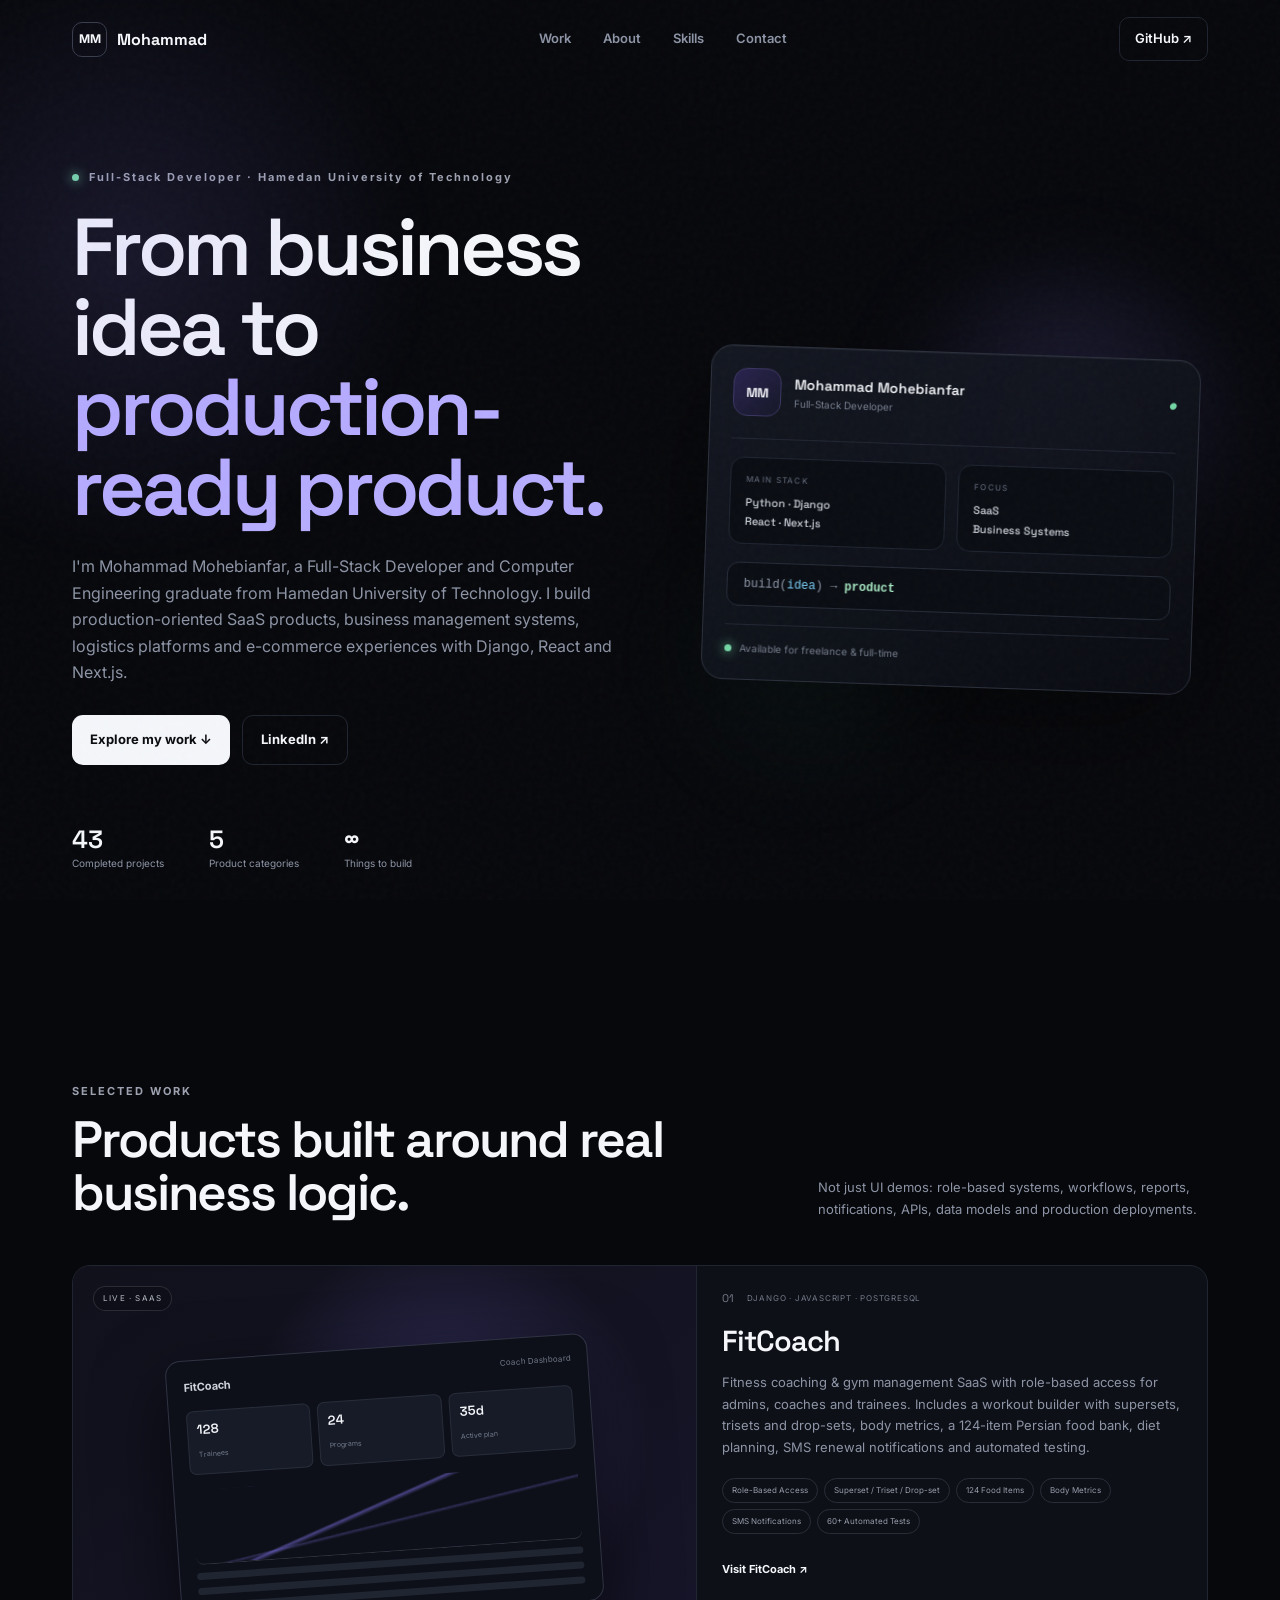
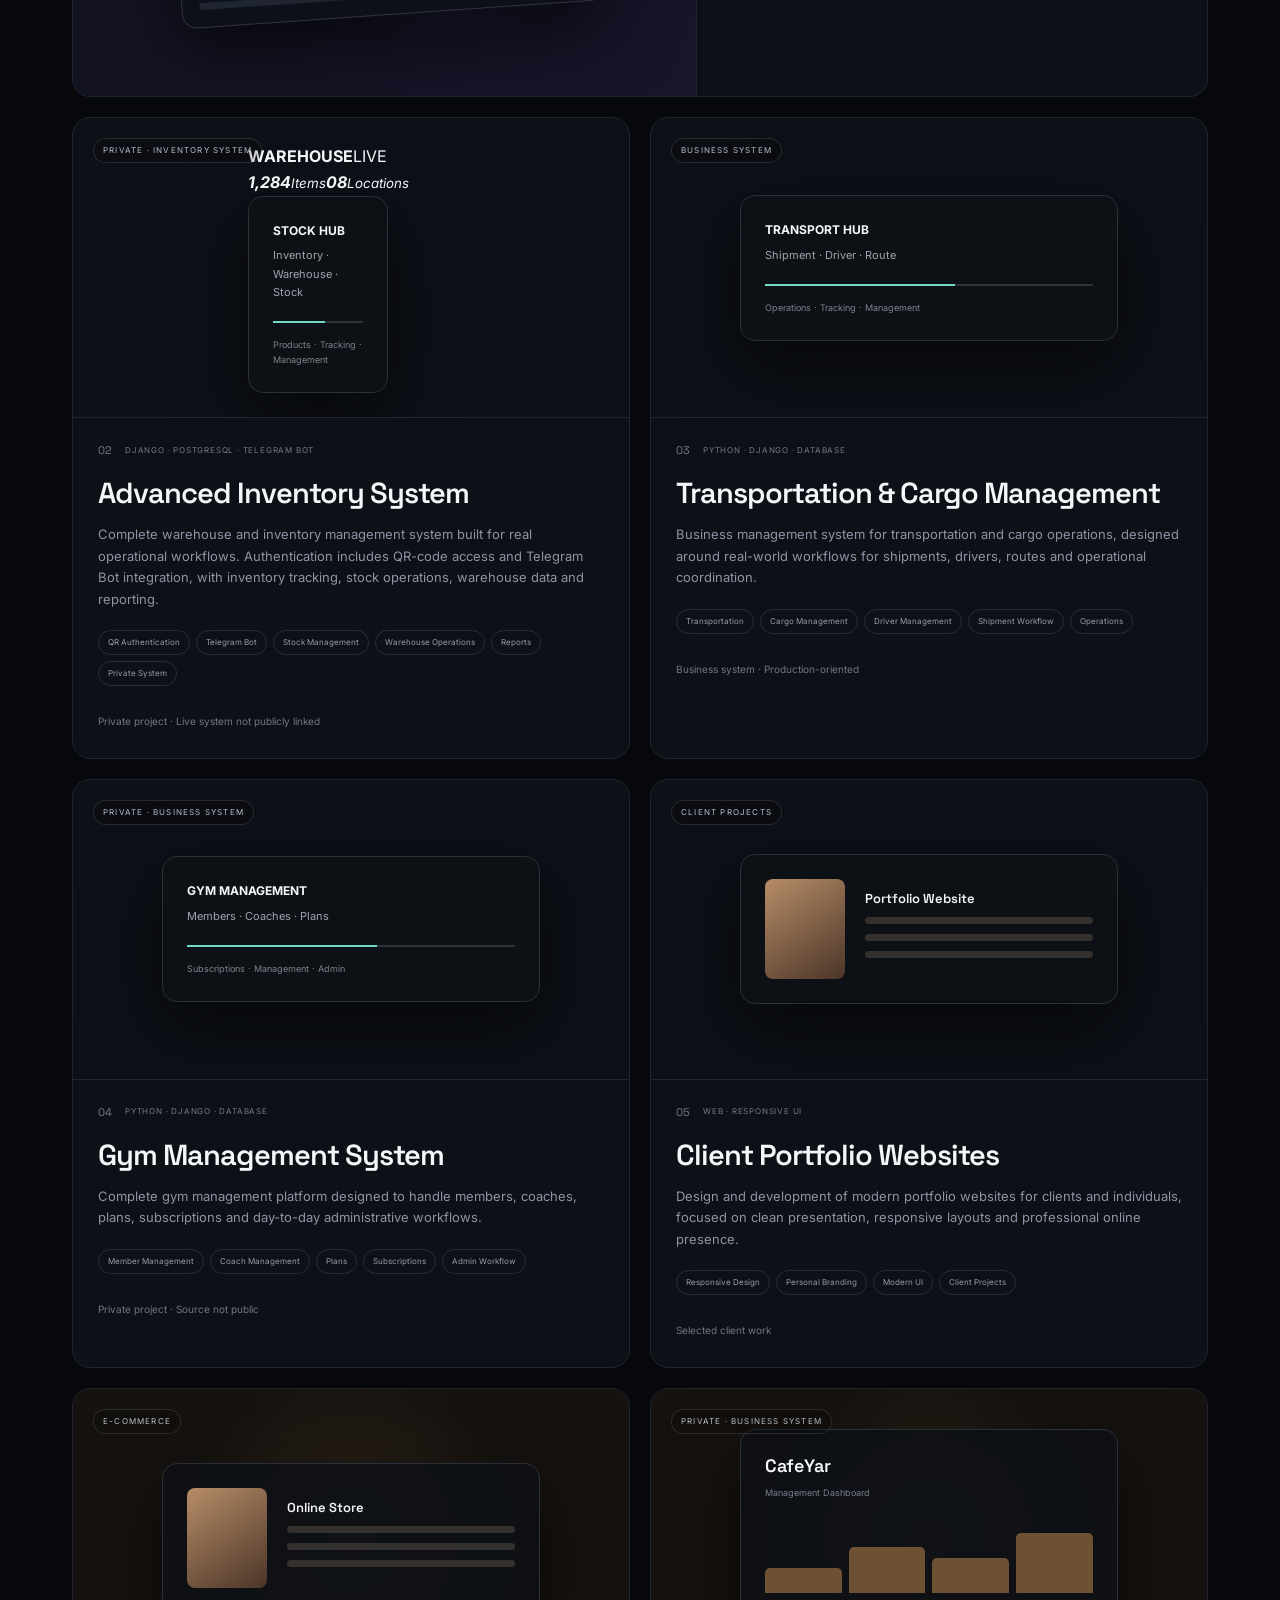
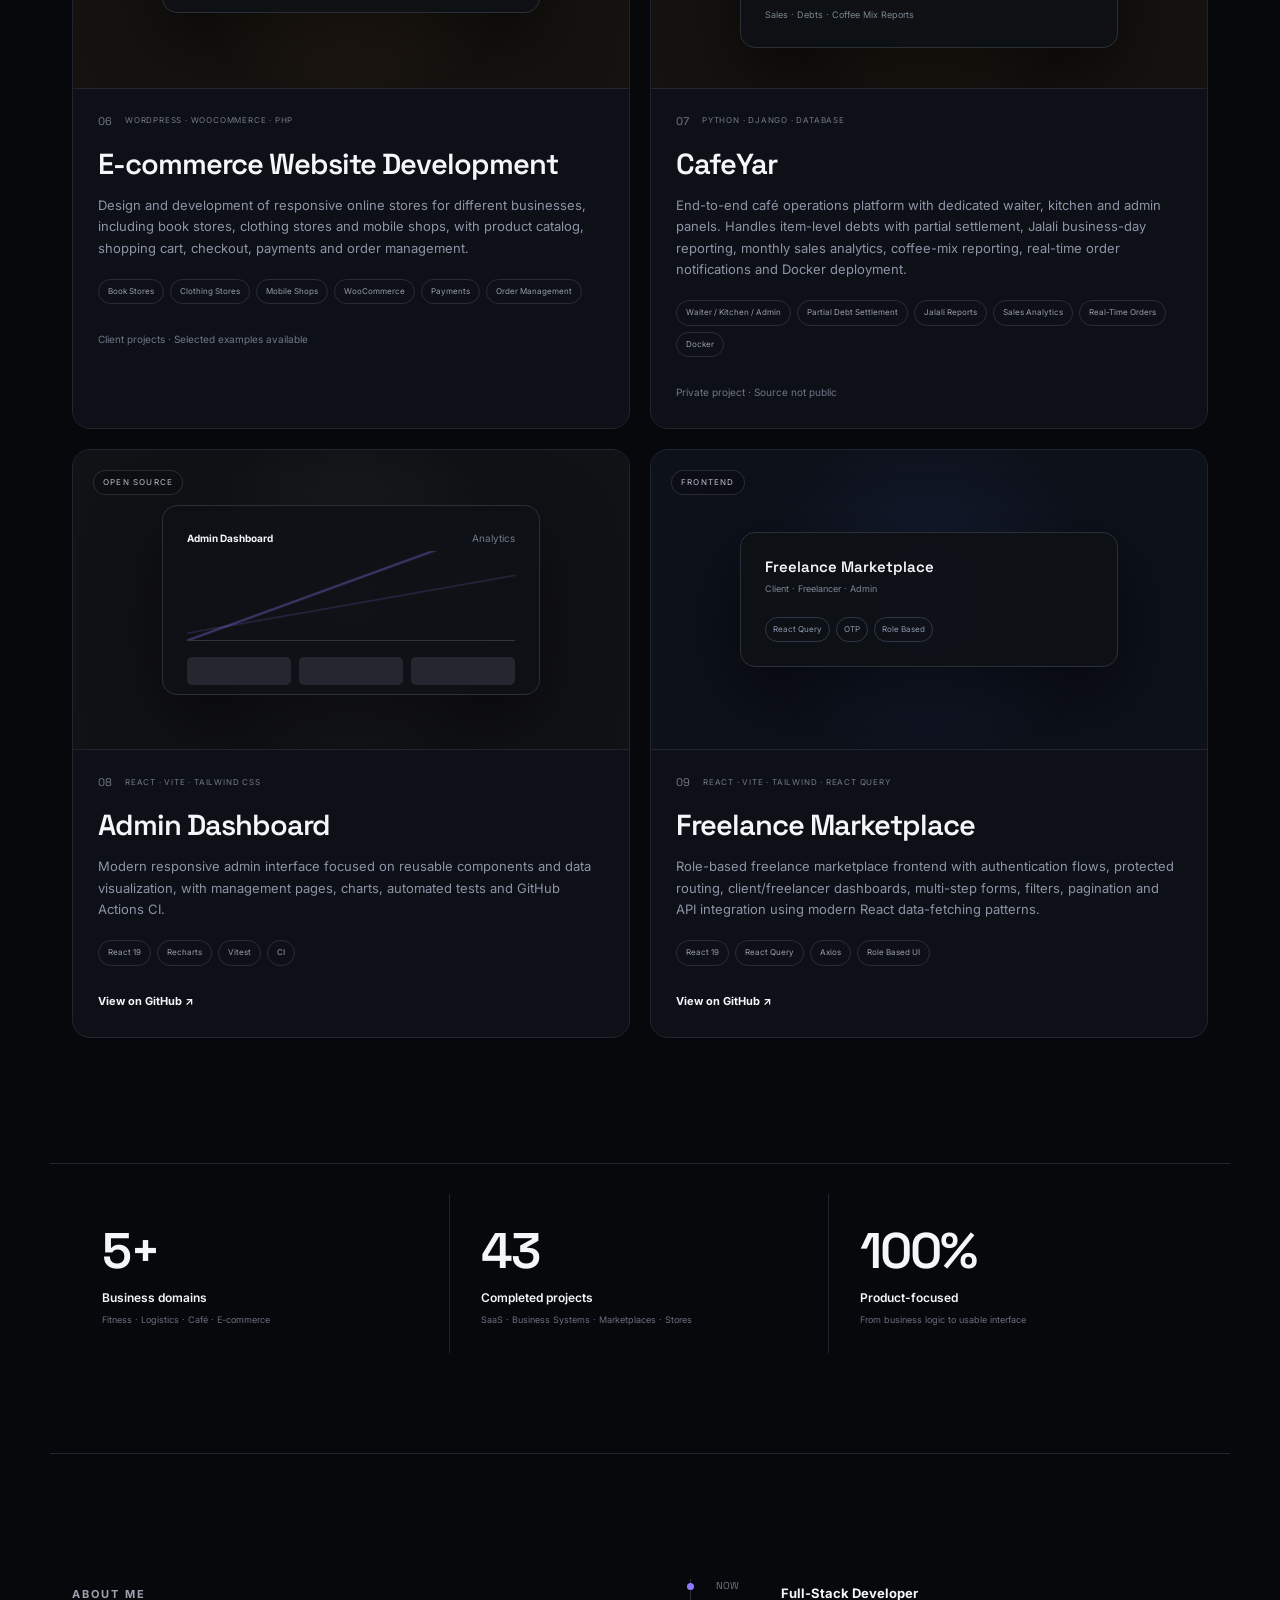
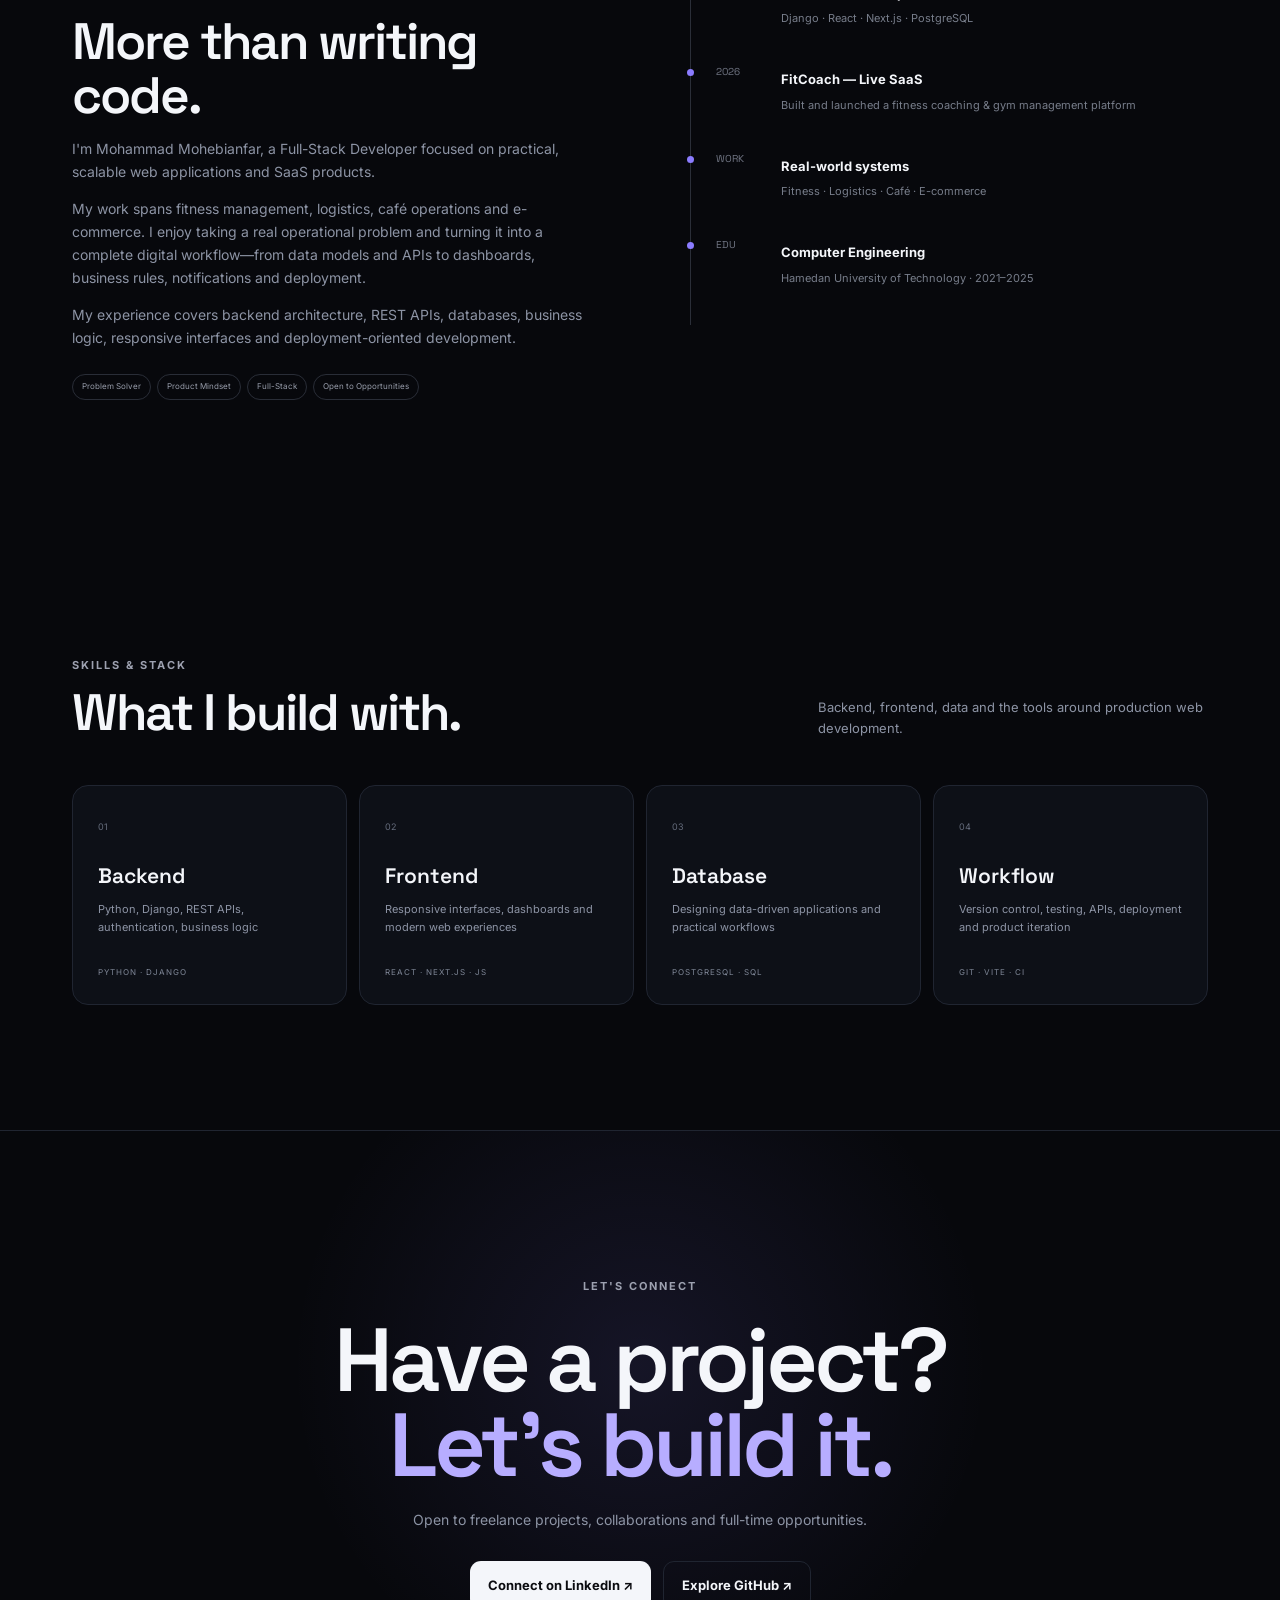
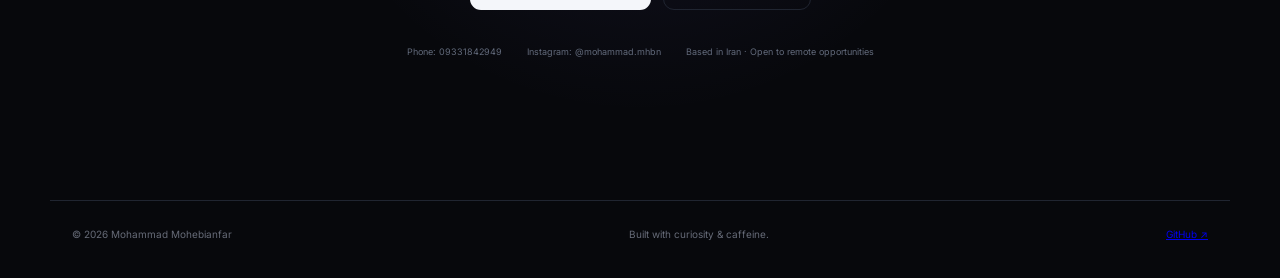
==== index.html @ b8c18cbb "Update inventory visual and contact footer" ====
<!doctype html>
<html lang="en">
<head>
  <meta charset="UTF-8" />
  <meta name="viewport" content="width=device-width, initial-scale=1.0" />
  <meta name="description" content="Mohammad Mohebianfar — Full-Stack Developer building SaaS, management systems, e-commerce platforms and modern web applications." />
  <meta name="theme-color" content="#08090d" />
  <title>Mohammad Mohebianfar — Full-Stack Developer</title>
  <link rel="preconnect" href="https://fonts.googleapis.com">
  <link rel="preconnect" href="https://fonts.gstatic.com" crossorigin>
  <link href="https://fonts.googleapis.com/css2?family=Inter:wght@400;500;600;700;800&family=Space+Grotesk:wght@500;600;700&display=swap" rel="stylesheet">
  <link rel="stylesheet" href="style.css" />
</head>
<body>
  <div class="noise"></div>
  <header class="nav">
    <a class="brand" href="#top"><span>MM</span><b>Mohammad</b></a>
    <nav class="desktop-nav"><a href="#work">Work</a><a href="#about">About</a><a href="#skills">Skills</a><a href="#contact">Contact</a></nav><button class="menu-toggle" aria-label="Open menu" aria-expanded="false"><span></span><span></span><span></span></button><div class="mobile-menu"><a href="#work">Work</a><a href="#about">About</a><a href="#skills">Skills</a><a href="#contact">Contact</a></div>
    <a class="nav-cta" href="https://github.com/MohammadMHB" target="_blank" rel="noreferrer">GitHub ↗</a>
  </header>
  <main id="top">
    <section class="hero">
      <div class="hero-copy reveal">
        <div class="eyebrow"><i></i> Full-Stack Developer · Hamedan University of Technology</div>
        <h1>From business idea to <em>production-ready product.</em></h1>
        <p class="hero-text">I'm Mohammad Mohebianfar, a Full-Stack Developer and Computer Engineering graduate from Hamedan University of Technology. I build production-oriented SaaS products, business management systems, logistics platforms and e-commerce experiences with Django, React and Next.js.</p>
        <div class="hero-actions"><a class="btn primary" href="#work">Explore my work ↓</a><a class="btn ghost" href="https://www.linkedin.com/in/mohammadmohebianfar" target="_blank" rel="noreferrer">LinkedIn ↗</a></div>
        <div class="mini-proof"><div><strong>43</strong><span>Completed projects</span></div><div><strong>5</strong><span>Product categories</span></div><div><strong>∞</strong><span>Things to build</span></div></div>
      </div>
      <div class="hero-art reveal"><div class="orb orb-a"></div><div class="orb orb-b"></div><div class="profile-card"><div class="profile-top"><div class="avatar">MM</div><div><b>Mohammad Mohebianfar</b><span>Full-Stack Developer</span></div><i>●</i></div><div class="profile-grid"><div><small>MAIN STACK</small><b>Python · Django</b><b>React · Next.js</b></div><div><small>FOCUS</small><b>SaaS</b><b>Business Systems</b></div></div><div class="code-line"><span>build(</span><em>idea</em><span>) → </span><strong>product</strong></div><div class="status"><i></i> Available for freelance & full-time</div></div></div>
    </section>
    <section class="section" id="work">
      <div class="section-head reveal"><div><span class="label">SELECTED WORK</span><h2>Products built around real business logic.</h2></div><p>Not just UI demos: role-based systems, workflows, reports, notifications, APIs, data models and production deployments.</p></div>
      <div class="projects">
        <article class="project featured reveal"><div class="project-visual fitcoach"><span class="project-tag">LIVE · SAAS</span><div class="product-screen"><div class="screen-head"><b>FitCoach</b><span>Coach Dashboard</span></div><div class="screen-stats"><i><b>128</b><small>Trainees</small></i><i><b>24</b><small>Programs</small></i><i><b>35d</b><small>Active plan</small></i></div><div class="screen-chart"></div><div class="screen-list"><i></i><i></i><i></i></div></div></div><div class="project-info"><div><span class="num">01</span><span class="tech">DJANGO · JAVASCRIPT · POSTGRESQL</span></div><h3>FitCoach</h3><p>Fitness coaching & gym management SaaS with role-based access for admins, coaches and trainees. Includes a workout builder with supersets, trisets and drop-sets, body metrics, a 124-item Persian food bank, diet planning, SMS renewal notifications and automated testing.</p><div class="chips"><span>Role-Based Access</span><span>Superset / Triset / Drop-set</span><span>124 Food Items</span><span>Body Metrics</span><span>SMS Notifications</span><span>60+ Automated Tests</span></div><a href="https://fitcoachclub.ir" target="_blank" rel="noreferrer" class="project-link">Visit FitCoach ↗</a></div></article>
        <article class="project reveal"><div class="project-visual inventory"><span class="project-tag">PRIVATE · INVENTORY SYSTEM</span><div class="inventory-card"><div class="inventory-top"><b>WAREHOUSE</b><span>LIVE</span></div><div class="inventory-metrics"><i><b>1,284</b><small>Items</small></i><i><b>08</b><small>Locations</small></i></div><div class="route-card inventory-route"><b>STOCK HUB</b><span>Inventory · Warehouse · Stock</span><div class="route-line"><i></i></div><small>Products · Tracking · Management</small></div></div></div><div class="project-info"><div><span class="num">02</span><span class="tech">DJANGO · POSTGRESQL · TELEGRAM BOT</span></div><h3>Advanced Inventory System</h3><p>Complete warehouse and inventory management system built for real operational workflows. Authentication includes QR-code access and Telegram Bot integration, with inventory tracking, stock operations, warehouse data and reporting.</p><div class="chips"><span>QR Authentication</span><span>Telegram Bot</span><span>Stock Management</span><span>Warehouse Operations</span><span>Reports</span><span>Private System</span></div><span class="private-note">Private project · Live system not publicly linked</span></div></article>
        <article class="project reveal"><div class="project-visual transport"><span class="project-tag">BUSINESS SYSTEM</span><div class="route-card"><b>TRANSPORT HUB</b><span>Shipment · Driver · Route</span><div class="route-line"><i></i></div><small>Operations · Tracking · Management</small></div></div><div class="project-info"><div><span class="num">03</span><span class="tech">PYTHON · DJANGO · DATABASE</span></div><h3>Transportation & Cargo Management</h3><p>Business management system for transportation and cargo operations, designed around real-world workflows for shipments, drivers, routes and operational coordination.</p><div class="chips"><span>Transportation</span><span>Cargo Management</span><span>Driver Management</span><span>Shipment Workflow</span><span>Operations</span></div><span class="private-note">Business system · Production-oriented</span></div></article>
        <article class="project reveal"><div class="project-visual gym"><span class="project-tag">PRIVATE · BUSINESS SYSTEM</span><div class="route-card"><b>GYM MANAGEMENT</b><span>Members · Coaches · Plans</span><div class="route-line"><i></i></div><small>Subscriptions · Management · Admin</small></div></div><div class="project-info"><div><span class="num">04</span><span class="tech">PYTHON · DJANGO · DATABASE</span></div><h3>Gym Management System</h3><p>Complete gym management platform designed to handle members, coaches, plans, subscriptions and day-to-day administrative workflows.</p><div class="chips"><span>Member Management</span><span>Coach Management</span><span>Plans</span><span>Subscriptions</span><span>Admin Workflow</span></div><span class="private-note">Private project · Source not public</span></div></article>
        <article class="project reveal"><div class="project-visual client"><span class="project-tag">CLIENT PROJECTS</span><div class="shop-card"><div class="product-dot"></div><div class="shop-lines"><b>Portfolio Website</b><i></i><i></i><i></i></div></div></div><div class="project-info"><div><span class="num">05</span><span class="tech">WEB · RESPONSIVE UI</span></div><h3>Client Portfolio Websites</h3><p>Design and development of modern portfolio websites for clients and individuals, focused on clean presentation, responsive layouts and professional online presence.</p><div class="chips"><span>Responsive Design</span><span>Personal Branding</span><span>Modern UI</span><span>Client Projects</span></div><span class="private-note">Selected client work</span></div></article>
        <article class="project reveal"><div class="project-visual shop"><span class="project-tag">E-COMMERCE</span><div class="shop-card"><div class="product-dot"></div><div class="shop-lines"><b>Online Store</b><i></i><i></i><i></i></div></div></div><div class="project-info"><div><span class="num">06</span><span class="tech">WORDPRESS · WOOCOMMERCE · PHP</span></div><h3>E-commerce Website Development</h3><p>Design and development of responsive online stores for different businesses, including book stores, clothing stores and mobile shops, with product catalog, shopping cart, checkout, payments and order management.</p><div class="chips"><span>Book Stores</span><span>Clothing Stores</span><span>Mobile Shops</span><span>WooCommerce</span><span>Payments</span><span>Order Management</span></div><span class="private-note">Client projects · Selected examples available</span></div></article>
        <article class="project reveal"><div class="project-visual cafe"><span class="project-tag">PRIVATE · BUSINESS SYSTEM</span><div class="cafe-card"><b>CafeYar</b><span>Management Dashboard</span><div class="cafe-bars"><i></i><i></i><i></i><i></i></div><small>Sales · Debts · Coffee Mix Reports</small></div></div><div class="project-info"><div><span class="num">07</span><span class="tech">PYTHON · DJANGO · DATABASE</span></div><h3>CafeYar</h3><p>End-to-end café operations platform with dedicated waiter, kitchen and admin panels. Handles item-level debts with partial settlement, Jalali business-day reporting, monthly sales analytics, coffee-mix reporting, real-time order notifications and Docker deployment.</p><div class="chips"><span>Waiter / Kitchen / Admin</span><span>Partial Debt Settlement</span><span>Jalali Reports</span><span>Sales Analytics</span><span>Real-Time Orders</span><span>Docker</span></div><span class="private-note">Private project · Source not public</span></div></article>
        <article class="project reveal"><div class="project-visual admin"><span class="project-tag">OPEN SOURCE</span><div class="admin-card"><div class="admin-title"><b>Admin Dashboard</b><span>Analytics</span></div><div class="chart"></div><div class="admin-stats"><i></i><i></i><i></i></div></div></div><div class="project-info"><div><span class="num">08</span><span class="tech">REACT · VITE · TAILWIND CSS</span></div><h3>Admin Dashboard</h3><p>Modern responsive admin interface focused on reusable components and data visualization, with management pages, charts, automated tests and GitHub Actions CI.</p><div class="chips"><span>React 19</span><span>Recharts</span><span>Vitest</span><span>CI</span></div><a href="https://github.com/MohammadMHB/Admin-Dashboard" target="_blank" rel="noreferrer" class="project-link">View on GitHub ↗</a></div></article>
        <article class="project reveal"><div class="project-visual freelance"><span class="project-tag">FRONTEND</span><div class="freelance-card"><b>Freelance Marketplace</b><span>Client · Freelancer · Admin</span><div><i>React Query</i><i>OTP</i><i>Role Based</i></div></div></div><div class="project-info"><div><span class="num">09</span><span class="tech">REACT · VITE · TAILWIND · REACT QUERY</span></div><h3>Freelance Marketplace</h3><p>Role-based freelance marketplace frontend with authentication flows, protected routing, client/freelancer dashboards, multi-step forms, filters, pagination and API integration using modern React data-fetching patterns.</p><div class="chips"><span>React 19</span><span>React Query</span><span>Axios</span><span>Role Based UI</span></div><a href="https://github.com/MohammadMHB/freelancing-app" target="_blank" rel="noreferrer" class="project-link">View on GitHub ↗</a></div></article>
      </div>
    </section>
    <section class="section numbers reveal"><div class="number"><strong>5+</strong><span>Business domains</span><small>Fitness · Logistics · Café · E-commerce</small></div><div class="number"><strong>43</strong><span>Completed projects</span><small>SaaS · Business Systems · Marketplaces · Stores</small></div><div class="number"><strong>100%</strong><span>Product-focused</span><small>From business logic to usable interface</small></div></section>
    <section class="about section" id="about"><div class="about-card reveal"><span class="label">ABOUT ME</span><h2>More than writing code.</h2><p>I'm Mohammad Mohebianfar, a Full-Stack Developer focused on practical, scalable web applications and SaaS products.</p><p>My work spans fitness management, logistics, café operations and e-commerce. I enjoy taking a real operational problem and turning it into a complete digital workflow—from data models and APIs to dashboards, business rules, notifications and deployment.</p><p>My experience covers backend architecture, REST APIs, databases, business logic, responsive interfaces and deployment-oriented development.</p><div class="about-tags"><span>Problem Solver</span><span>Product Mindset</span><span>Full-Stack</span><span>Open to Opportunities</span></div></div><div class="timeline reveal"><div class="timeline-item"><span>NOW</span><div><b>Full-Stack Developer</b><p>Django · React · Next.js · PostgreSQL</p></div></div><div class="timeline-item"><span>2026</span><div><b>FitCoach — Live SaaS</b><p>Built and launched a fitness coaching & gym management platform</p></div></div><div class="timeline-item"><span>WORK</span><div><b>Real-world systems</b><p>Fitness · Logistics · Café · E-commerce</p></div></div><div class="timeline-item"><span>EDU</span><div><b>Computer Engineering</b><p>Hamedan University of Technology · 2021–2025</p></div></div></div></section>
    <section class="section skills-section" id="skills"><div class="section-head reveal"><div><span class="label">SKILLS & STACK</span><h2>What I build with.</h2></div><p>Backend, frontend, data and the tools around production web development.</p></div><div class="skills-grid reveal"><div class="skill-card"><span>01</span><b>Backend</b><p>Python, Django, REST APIs, authentication, business logic</p><div>PYTHON · DJANGO</div></div><div class="skill-card"><span>02</span><b>Frontend</b><p>Responsive interfaces, dashboards and modern web experiences</p><div>REACT · NEXT.JS · JS</div></div><div class="skill-card"><span>03</span><b>Database</b><p>Designing data-driven applications and practical workflows</p><div>POSTGRESQL · SQL</div></div><div class="skill-card"><span>04</span><b>Workflow</b><p>Version control, testing, APIs, deployment and product iteration</p><div>GIT · VITE · CI</div></div></div></section>
    <section class="contact section" id="contact"><div class="contact-inner reveal"><span class="label">LET'S CONNECT</span><h2>Have a project?<br><em>Let's build it.</em></h2><p>Open to freelance projects, collaborations and full-time opportunities.</p><div class="contact-actions"><a class="btn primary" href="https://ir.linkedin.com/in/mohammad-mohebianfar-32852b229" target="_blank" rel="noreferrer">Connect on LinkedIn ↗</a><a class="btn ghost" href="https://github.com/MohammadMHB" target="_blank" rel="noreferrer">Explore GitHub ↗</a></div><div class="contact-meta"><span>Phone: 09331842949</span><span>Instagram: @mohammad.mhbn</span><span>Based in Iran · Open to remote opportunities</span></div></div></section>
  </main>
  <footer><span>© 2026 Mohammad Mohebianfar</span><span>Built with curiosity & caffeine.</span><a href="https://github.com/MohammadMHB" target="_blank" rel="noreferrer">GitHub ↗</a></footer>
  <script src="script.js"></script>
</body>
</html>
---- style.css ----
:root{--bg:#07080c;--panel:#0d1017;--panel2:#11151e;--line:#202531;--text:#f4f6fa;--muted:#8d94a5;--accent:#8b7cff;--accent2:#b7adff;--green:#73d6a4;--max:1180px}
*{box-sizing:border-box}html{scroll-behavior:smooth}body{margin:0;background:var(--bg);color:var(--text);font-family:Inter,system-ui,sans-serif;line-height:1.65;overflow-x:hidden;width:100%}img,video,svg{max-width:100%;height:auto}.noise{position:fixed;inset:0;pointer-events:none;opacity:.025;background-image:url("data:image/svg+xml,%3Csvg viewBox='0 0 180 180' xmlns='http://www.w3.org/2000/svg'%3E%3Cfilter id='n'%3E%3CfeTurbulence type='fractalNoise' baseFrequency='.9' numOctaves='3' stitchTiles='stitch'/%3E%3C/filter%3E%3Crect width='100%25' height='100%25' filter='url(%23n)'/%3E%3C/svg%3E");z-index:10}
.nav{height:78px;max-width:var(--max);margin:auto;display:flex;align-items:center;justify-content:space-between;padding:0 22px;position:relative;z-index:20}.brand{display:flex;align-items:center;gap:10px;color:var(--text);text-decoration:none;font-weight:700}.brand span{display:grid;place-items:center;width:35px;height:35px;border:1px solid #3a3e4d;border-radius:10px;font-size:12px}.brand b{font:700 16px "Space Grotesk"}.nav nav{display:flex;gap:32px}.nav nav a,.nav-cta{color:var(--muted);text-decoration:none;font-size:13px;font-weight:600}.nav nav a:hover,.nav-cta:hover{color:var(--text)}.nav-cta{border:1px solid var(--line);padding:10px 15px;border-radius:10px;color:var(--text)}
.hero{max-width:var(--max);min-height:calc(100vh - 78px);margin:auto;padding:90px 22px 80px;display:grid;grid-template-columns:1.05fr .95fr;align-items:center;gap:55px;position:relative}.hero:before{content:"";position:absolute;width:650px;height:650px;background:radial-gradient(circle,rgba(139,124,255,.13),transparent 67%);top:-150px;left:-250px;filter:blur(10px);pointer-events:none}.eyebrow,.label{font-size:11px;letter-spacing:2px;font-weight:700;color:#9da1b0}.eyebrow{display:flex;align-items:center;gap:10px;margin-bottom:22px}.eyebrow i,.status i{width:7px;height:7px;border-radius:50%;background:var(--green);box-shadow:0 0 12px var(--green);display:inline-block}.hero h1{font:600 clamp(50px,6.3vw,82px)/.99 "Space Grotesk";letter-spacing:-4px;margin:0 0 26px;max-width:820px}.hero h1 em,.contact h2 em{font-style:normal;color:var(--accent2)}.hero-text{color:var(--muted);max-width:650px;font-size:16px}.hero-actions,.contact-actions{display:flex;gap:12px;margin-top:30px}.btn{display:inline-flex;align-items:center;gap:14px;text-decoration:none;border-radius:11px;padding:13px 18px;font-size:13px;font-weight:700;transition:.25s}.btn.primary{background:var(--text);color:#0b0c10}.btn.primary:hover{transform:translateY(-2px);box-shadow:0 12px 35px rgba(255,255,255,.08)}.btn.ghost{border:1px solid var(--line);color:var(--text)}.btn.ghost:hover{border-color:#4b5060}.mini-proof{display:flex;gap:45px;margin-top:58px}.mini-proof div{display:flex;flex-direction:column}.mini-proof strong{font:600 25px "Space Grotesk"}.mini-proof span{font-size:10px;color:var(--muted)}
.hero-art{height:490px;display:grid;place-items:center;position:relative}.orb{position:absolute;border-radius:50%;filter:blur(55px)}.orb-a{width:260px;height:260px;background:rgba(139,124,255,.17);top:25px;right:10px}.orb-b{width:180px;height:180px;background:rgba(80,190,170,.08);bottom:20px;left:20px}.profile-card{width:min(490px,100%);background:linear-gradient(145deg,rgba(20,24,34,.92),rgba(10,12,18,.9));border:1px solid #2a2f3b;border-radius:22px;box-shadow:0 35px 110px rgba(0,0,0,.5),inset 0 1px rgba(255,255,255,.05);overflow:hidden;backdrop-filter:blur(18px);transform:rotate(2deg);padding:22px}.profile-top{display:flex;align-items:center;gap:13px;padding-bottom:22px;border-bottom:1px solid var(--line)}.avatar{width:48px;height:48px;border-radius:14px;display:grid;place-items:center;background:linear-gradient(135deg,#29234f,#151727);border:1px solid #3a3562;font:700 13px "Space Grotesk"}.profile-top b{display:block;font:600 14px "Space Grotesk"}.profile-top span{display:block;color:#747c8d;font-size:10px;margin-top:2px}.profile-top>i{margin-left:auto;color:var(--green);font-size:9px}.profile-grid{display:grid;grid-template-columns:1fr 1fr;gap:12px;margin:18px 0}.profile-grid>div{background:#0a0d13;border:1px solid #1e2430;border-radius:13px;padding:15px}.profile-grid small{display:block;color:#656d7e;font-size:8px;letter-spacing:1.3px;margin-bottom:9px}.profile-grid b{display:block;font:500 11px "Space Grotesk";margin-top:5px;color:#cdd1da}.code-line{border:1px solid #252b37;background:#0a0d13;border-radius:12px;padding:14px 16px;font:12px ui-monospace,monospace;color:#8e97a8}.code-line em{color:#7dd3fc;font-style:normal}.code-line strong{color:#a7e8c3}.status{border-top:1px solid var(--line);margin-top:18px;padding-top:15px;color:#737b8a;font-size:10px;display:flex;align-items:center;gap:8px}
.marquee{border-block:1px solid var(--line);overflow:hidden;white-space:nowrap;color:#606574;font:12px "Space Grotesk";letter-spacing:3px}.marquee div{padding:17px 0;text-align:center;word-spacing:20px}.marquee span{color:var(--accent)}
.section{max-width:var(--max);margin:auto;padding:125px 22px}.section-head{display:flex;justify-content:space-between;align-items:end;margin-bottom:45px}.section-head h2,.about h2{font:600 clamp(35px,4vw,55px)/1.05 "Space Grotesk";letter-spacing:-2px;margin:10px 0 0}.section-head p{color:var(--muted);max-width:390px;font-size:13px;margin:0}.projects{display:grid;grid-template-columns:1fr 1fr;gap:20px}.project{background:var(--panel);border:1px solid var(--line);border-radius:18px;overflow:hidden;transition:.35s}.project:hover{transform:translateY(-5px);border-color:#383d4b}.project.featured{grid-column:1/-1;display:grid;grid-template-columns:1.1fr .9fr}.project.compact{min-height:250px;display:flex;align-items:center;background:linear-gradient(135deg,#0e1118,#0a0c11)}
.project-visual{min-height:300px;position:relative;display:grid;place-items:center;overflow:hidden;border-bottom:1px solid var(--line)}.featured .project-visual{min-height:430px;border:0;border-right:1px solid var(--line)}.fitcoach{background:radial-gradient(circle at 60% 40%,rgba(139,124,255,.28),transparent 45%),linear-gradient(145deg,#10111b,#17152a)}.barsu{background:radial-gradient(circle at 50% 50%,rgba(70,170,205,.14),transparent 55%),#0e1418}.cafe{background:radial-gradient(circle at 50% 50%,rgba(232,171,92,.13),transparent 55%),#15120f}.admin{background:radial-gradient(circle,rgba(255,255,255,.07),transparent 55%),#111216}.shop{background:radial-gradient(circle,rgba(244,174,100,.12),transparent 55%),#15120f}.freelance{background:radial-gradient(circle,rgba(91,128,255,.12),transparent 55%),#0d111a}.project-tag{position:absolute;top:20px;left:20px;border:1px solid rgba(255,255,255,.12);border-radius:20px;padding:5px 9px;font-size:8px;letter-spacing:1.2px;color:#b9bdc8;background:rgba(0,0,0,.15)}
.product-screen{width:68%;background:#0d1018;border:1px solid #303343;border-radius:15px;padding:17px;box-shadow:0 25px 70px #0009;transform:rotate(-4deg)}.screen-head{display:flex;justify-content:space-between;color:#cfd3dd;font-size:11px}.screen-head span{color:#6f7787;font-size:8px}.screen-stats{display:grid;grid-template-columns:repeat(3,1fr);gap:7px;margin:15px 0}.screen-stats i{background:#171b27;border:1px solid #282d3b;border-radius:7px;padding:9px;font-style:normal}.screen-stats b{display:block;font:600 13px "Space Grotesk"}.screen-stats small{font-size:7px;color:#70798b}.screen-chart{height:75px;border-radius:8px;background:linear-gradient(170deg,transparent 55%,#8b7cff44 56%,transparent 58%),linear-gradient(160deg,transparent 43%,#8b7cff77 44%,transparent 46%);border-bottom:1px solid #30333f}.screen-list i{display:block;height:7px;background:#202532;border-radius:5px;margin-top:8px}.route-card,.admin-card,.shop-card,.cafe-card,.freelance-card{width:68%;padding:24px;background:rgba(14,17,21,.92);border:1px solid #2a3037;border-radius:15px;box-shadow:0 25px 70px #0008}.route-card b{display:block;font-size:12px}.route-card>span{display:block;color:#9ca5ae;font-size:11px;margin:6px 0 20px}.route-line{height:2px;background:#2b343b;position:relative}.route-line i{display:block;width:58%;height:100%;background:#74d6c5}.route-card small,.cafe-card small{display:block;color:#7b858e;margin-top:15px;font-size:9px}.cafe-card b{display:block;font:600 18px "Space Grotesk"}.cafe-card>span{color:#777f8f;font-size:9px}.cafe-bars{display:flex;gap:7px;height:70px;align-items:end;margin-top:20px}.cafe-bars i{display:block;flex:1;background:#6e5134;border-radius:5px 5px 0 0}.cafe-bars i:nth-child(1){height:35%}.cafe-bars i:nth-child(2){height:65%}.cafe-bars i:nth-child(3){height:50%}.cafe-bars i:nth-child(4){height:85%}.admin-card{height:190px}.admin-title{display:flex;justify-content:space-between;font-size:10px}.admin-title span{color:#72798a}.chart{height:90px;margin-top:5px;background:linear-gradient(170deg,transparent 55%,#8b7cff33 56%,transparent 57%),linear-gradient(160deg,transparent 42%,#8b7cff66 43%,transparent 44%);border-bottom:1px solid #30333a}.admin-stats{display:flex;gap:8px;margin-top:16px}.admin-stats i{height:28px;flex:1;border-radius:5px;background:#242730}.shop-card{display:flex;align-items:center;gap:20px}.product-dot{width:80px;height:100px;border-radius:8px;background:linear-gradient(145deg,#b78d68,#4b3528)}.shop-lines{flex:1}.shop-lines b{display:block;font:600 13px "Space Grotesk"}.shop-lines i{height:7px;background:#34302d;border-radius:4px;display:block;margin:10px 0}.freelance-card b{display:block;font:600 15px "Space Grotesk"}.freelance-card span{display:block;color:#7f8797;font-size:9px;margin:6px 0 20px}.freelance-card>div{display:flex;gap:6px;flex-wrap:wrap}.freelance-card i{font-style:normal;font-size:8px;border:1px solid #303747;border-radius:15px;padding:5px 7px;color:#8d98ad}.project-info{padding:25px}.project-info>div:first-child{display:flex;align-items:center;gap:13px}.num{color:#777c89;font:11px "Space Grotesk"}.tech{font-size:8px;color:#737987;letter-spacing:.8px}.project-info h3,.compact h3{font:600 29px "Space Grotesk";margin:17px 0 7px;letter-spacing:-1px}.project-info p,.compact p{color:var(--muted);font-size:13px}.chips{display:flex;flex-wrap:wrap;gap:6px;margin:20px 0}.chips span,.about-tags span{border:1px solid #292d37;border-radius:20px;padding:5px 9px;font-size:8px;color:#989dab}.project-link,.text-link{color:var(--text);text-decoration:none;font-size:11px;font-weight:700}.project-link:hover,.text-link:hover{color:var(--accent2)}.private-note{font-size:10px;color:#6f7787}.compact-copy{padding:30px}.compact-copy .num,.compact-copy .tech{display:block}.compact-copy .tech{margin-top:5px}
.numbers{display:grid;grid-template-columns:repeat(3,1fr);gap:1px;padding-top:30px;padding-bottom:100px;border-block:1px solid var(--line)}.number{padding:25px 30px;border-right:1px solid var(--line)}.number:last-child{border:0}.number strong{display:block;font:600 50px "Space Grotesk";letter-spacing:-2px}.number span{display:block;font-weight:600;font-size:12px;margin-top:5px}.number small{display:block;color:#686f7f;font-size:9px;margin-top:5px}
.about{display:grid;grid-template-columns:1fr 1fr;gap:100px;align-items:start}.about-card p{color:var(--muted);font-size:14px;max-width:580px}.about-tags{display:flex;flex-wrap:wrap;gap:6px;margin-top:25px}.timeline{border-left:1px solid #2a2e38}.timeline-item{display:grid;grid-template-columns:65px 1fr;padding:0 0 34px 25px;position:relative}.timeline-item:before{content:"";position:absolute;left:-4px;top:4px;width:7px;height:7px;border-radius:50%;background:var(--accent)}.timeline-item span{font:10px "Space Grotesk";color:#707583}.timeline-item b{font-size:13px}.timeline-item p{font-size:11px;color:#777d8a;margin:4px 0}
.skills-grid{display:grid;grid-template-columns:repeat(4,1fr);gap:12px}.skill-card{border:1px solid var(--line);background:var(--panel);border-radius:16px;padding:25px;min-height:210px}.skill-card>span{color:#646b7b;font-size:9px}.skill-card b{display:block;font:600 21px "Space Grotesk";margin-top:25px}.skill-card p{color:var(--muted);font-size:11px;min-height:55px}.skill-card div{font-size:8px;letter-spacing:1px;color:#7f8797}
.contact{max-width:100%;padding:140px 22px;border-top:1px solid var(--line);background:radial-gradient(circle at 50% 35%,rgba(139,124,255,.11),transparent 45%)}.contact-inner{max-width:900px;margin:auto;text-align:center}.contact h2{font:600 clamp(50px,7vw,90px)/.95 "Space Grotesk";letter-spacing:-4px;margin:20px 0}.contact p{color:var(--muted);font-size:14px}.contact-actions{justify-content:center}.contact-meta{display:flex;justify-content:center;gap:25px;margin-top:35px;color:#626a7b;font-size:9px;flex-wrap:wrap}footer{max-width:var(--max);margin:auto;padding:25px 22px 35px;display:flex;justify-content:space-between;border-top:1px solid var(--line);color:#666b78;font-size:10px}.reveal{opacity:0;transform:translateY(22px);transition:opacity .7s ease,transform .7s ease}.reveal.show{opacity:1;transform:none}
@media(max-width:900px){.hero{grid-template-columns:1fr;padding-top:70px}.hero-art{height:390px}.projects{grid-template-columns:1fr}.project.featured{grid-column:auto;display:block}.featured .project-visual{min-height:320px;border-right:0;border-bottom:1px solid var(--line)}.about{grid-template-columns:1fr;gap:60px}.skills-grid{grid-template-columns:1fr 1fr}.numbers{grid-template-columns:1fr}.number{border-right:0;border-bottom:1px solid var(--line)}.section-head{align-items:start}.project-info h3{font-size:clamp(24px,5vw,29px)}}
@media(max-width:640px){.nav{height:68px;padding:0 16px}.nav nav{display:none}.nav-cta{padding:8px 11px}.brand b{display:none}.hero{padding:48px 18px 60px;gap:28px;min-height:auto}.hero h1{font-size:clamp(38px,11vw,52px);line-height:1.02;letter-spacing:-2px;overflow-wrap:anywhere}.hero-text{font-size:15px;line-height:1.75}.hero-actions,.contact-actions{flex-direction:column;align-items:stretch}.hero-actions .btn,.contact-actions .btn{width:100%;justify-content:center;text-align:center}.mini-proof{display:grid;grid-template-columns:repeat(3,1fr);gap:8px;margin-top:40px}.mini-proof strong{font-size:21px}.mini-proof span{font-size:8px;line-height:1.35}.hero-art{height:auto;min-height:285px}.profile-card{width:100%;max-width:490px;transform:none;padding:16px}.profile-top{padding-bottom:16px}.profile-top b{font-size:12px}.profile-grid{gap:7px;margin:13px 0}.profile-grid>div{padding:11px;min-width:0}.profile-grid b{font-size:10px;overflow-wrap:anywhere}.code-line{font-size:10px;padding:12px;overflow:hidden}.status{font-size:9px}.orb-a{width:180px;height:180px;right:-30px}.orb-b{width:120px;height:120px;left:-20px}.section{padding:82px 18px}.section-head{display:block;margin-bottom:30px}.section-head h2,.about h2{font-size:clamp(31px,9vw,44px);letter-spacing:-1.5px}.section-head p{margin-top:16px;font-size:12px}.project{border-radius:15px}.project-visual,.featured .project-visual{min-height:245px}.project-tag{top:14px;left:14px;font-size:7px;max-width:calc(100% - 28px);white-space:normal}.product-screen,.route-card,.admin-card,.shop-card,.cafe-card,.freelance-card{width:min(84%,360px)}.product-screen{padding:13px}.screen-stats i{padding:7px}.screen-stats b{font-size:11px}.project-info{padding:20px 17px}.project-info>div:first-child{gap:8px;flex-wrap:wrap}.tech{font-size:7px}.project-info h3{font-size:clamp(22px,7vw,29px);line-height:1.15;margin-top:14px}.project-info p{font-size:12px;line-height:1.75}.chips{gap:5px;margin:16px 0}.chips span{font-size:7px;padding:5px 7px}.numbers{grid-template-columns:repeat(3,1fr);padding:5px 0 70px;margin:0;width:100%;gap:0}.number{padding:22px 8px;min-width:0;text-align:center}.number strong{font-size:clamp(28px,8vw,40px);letter-spacing:-1px}.number span{font-size:9px;line-height:1.35}.number small{font-size:7px;line-height:1.35}.number small{font-size:8px}.about{gap:45px}.about-card p{font-size:13px}.timeline-item{grid-template-columns:50px 1fr;padding-left:18px}.skills-grid{grid-template-columns:1fr}.skill-card{min-height:auto;padding:22px}.skill-card b{margin-top:18px}.contact{padding:90px 18px}.contact h2{font-size:clamp(42px,12vw,62px);letter-spacing:-2.5px}.contact p{font-size:13px}.contact-meta{flex-direction:column;gap:8px;font-size:8px;word-break:break-word}.contact-meta span{overflow-wrap:anywhere}footer{padding:22px 18px;flex-direction:column;gap:10px;text-align:center}.marquee div{padding:14px 0;font-size:10px;word-spacing:12px}}
@media(max-width:380px){.hero h1{font-size:36px}.mini-proof strong{font-size:19px}.mini-proof span{font-size:7px}.project-visual,.featured .project-visual{min-height:220px}.contact h2{font-size:40px}.profile-top span{font-size:8px}.status{font-size:8px}}



/* ===== MOBILE POLISH ===== */
.menu-toggle,.mobile-menu{display:none}
@media(max-width:640px){
  .nav{position:relative}
  .desktop-nav{display:none!important}
  .menu-toggle{order:3;display:flex;position:relative;z-index:31;width:40px;height:40px;padding:9px;border:1px solid var(--line);border-radius:10px;background:var(--panel);flex-direction:column;justify-content:center;gap:5px;cursor:pointer}
  .menu-toggle span{display:block;width:100%;height:1.5px;background:var(--text);transition:.25s}
  .nav-cta{order:2}
  .brand{order:1}
  .mobile-menu{position:absolute;display:flex;visibility:hidden;opacity:0;pointer-events:none;top:60px;right:16px;left:16px;z-index:30;padding:10px;background:rgba(13,16,23,.98);border:1px solid var(--line);border-radius:14px;box-shadow:0 20px 50px rgba(0,0,0,.45);flex-direction:column;transform:translateY(-8px);transition:.25s}
  .mobile-menu.open{visibility:visible;opacity:1;pointer-events:auto;transform:none}
  .mobile-menu a{padding:12px 10px;color:var(--text);text-decoration:none;font-size:13px;font-weight:600;border-bottom:1px solid #1a1e27}
  .mobile-menu a:last-child{border-bottom:0}
  .menu-toggle.open span:nth-child(1){transform:translateY(6.5px) rotate(45deg)}
  .menu-toggle.open span:nth-child(2){opacity:0}
  .menu-toggle.open span:nth-child(3){transform:translateY(-6.5px) rotate(-45deg)}
  .profile-card{box-shadow:0 20px 55px rgba(0,0,0,.4)}
  .profile-grid>div{padding:9px}
  .profile-grid small{font-size:7px;margin-bottom:6px}
  .profile-grid b{font-size:9px}
  .project-visual,.featured .project-visual{min-height:215px}
  .product-screen,.route-card,.admin-card,.shop-card,.cafe-card,.freelance-card{width:min(82%,330px)}
  .product-screen{padding:11px}
  .route-card,.admin-card,.shop-card,.cafe-card,.freelance-card{padding:18px}
  .admin-card{height:155px}
  .chart{height:68px}
  .product-dot{width:58px;height:74px}
  .project-info{padding:17px 16px}
  .project-info p{font-size:11.5px;line-height:1.65;margin:8px 0}
  .chips{margin:13px 0}
  .skills-grid{grid-template-columns:1fr 1fr;gap:9px}
  .skill-card{padding:17px 14px;min-height:165px}
  .skill-card b{font-size:18px;margin-top:14px}
  .skill-card p{font-size:10px;line-height:1.55;min-height:48px}
  .skill-card div{font-size:7px}
  .timeline-item{padding-bottom:25px}
  .contact-meta{margin-top:25px}
}
@media(max-width:380px){
  .skills-grid{gap:7px}
  .skill-card{padding:15px 12px;min-height:155px}
  .skill-card b{font-size:17px}
  .skill-card p{font-size:9px}
  .project-visual,.featured .project-visual{min-height:200px}
}

/* Simple inventory visual */
.inventory-icon{width:150px;height:105px;position:relative;margin:10px auto 14px;display:block}
.inventory-icon .box{position:absolute;width:46px;height:38px;border:2px solid currentColor;border-radius:7px;display:block;transform:rotate(0deg)}
.inventory-icon .box-a{left:8px;top:43px}.inventory-icon .box-b{left:52px;top:20px}.inventory-icon .box-c{left:96px;top:43px}
.inventory-icon:before{content:"";position:absolute;left:31px;top:0;width:88px;height:2px;background:currentColor;border-radius:2px;opacity:.5}
.inventory-icon:after{content:"";position:absolute;left:75px;top:0;width:2px;height:18px;background:currentColor;opacity:.5}
@media(max-width:640px){.inventory-icon{transform:scale(.9);margin-bottom:8px}}
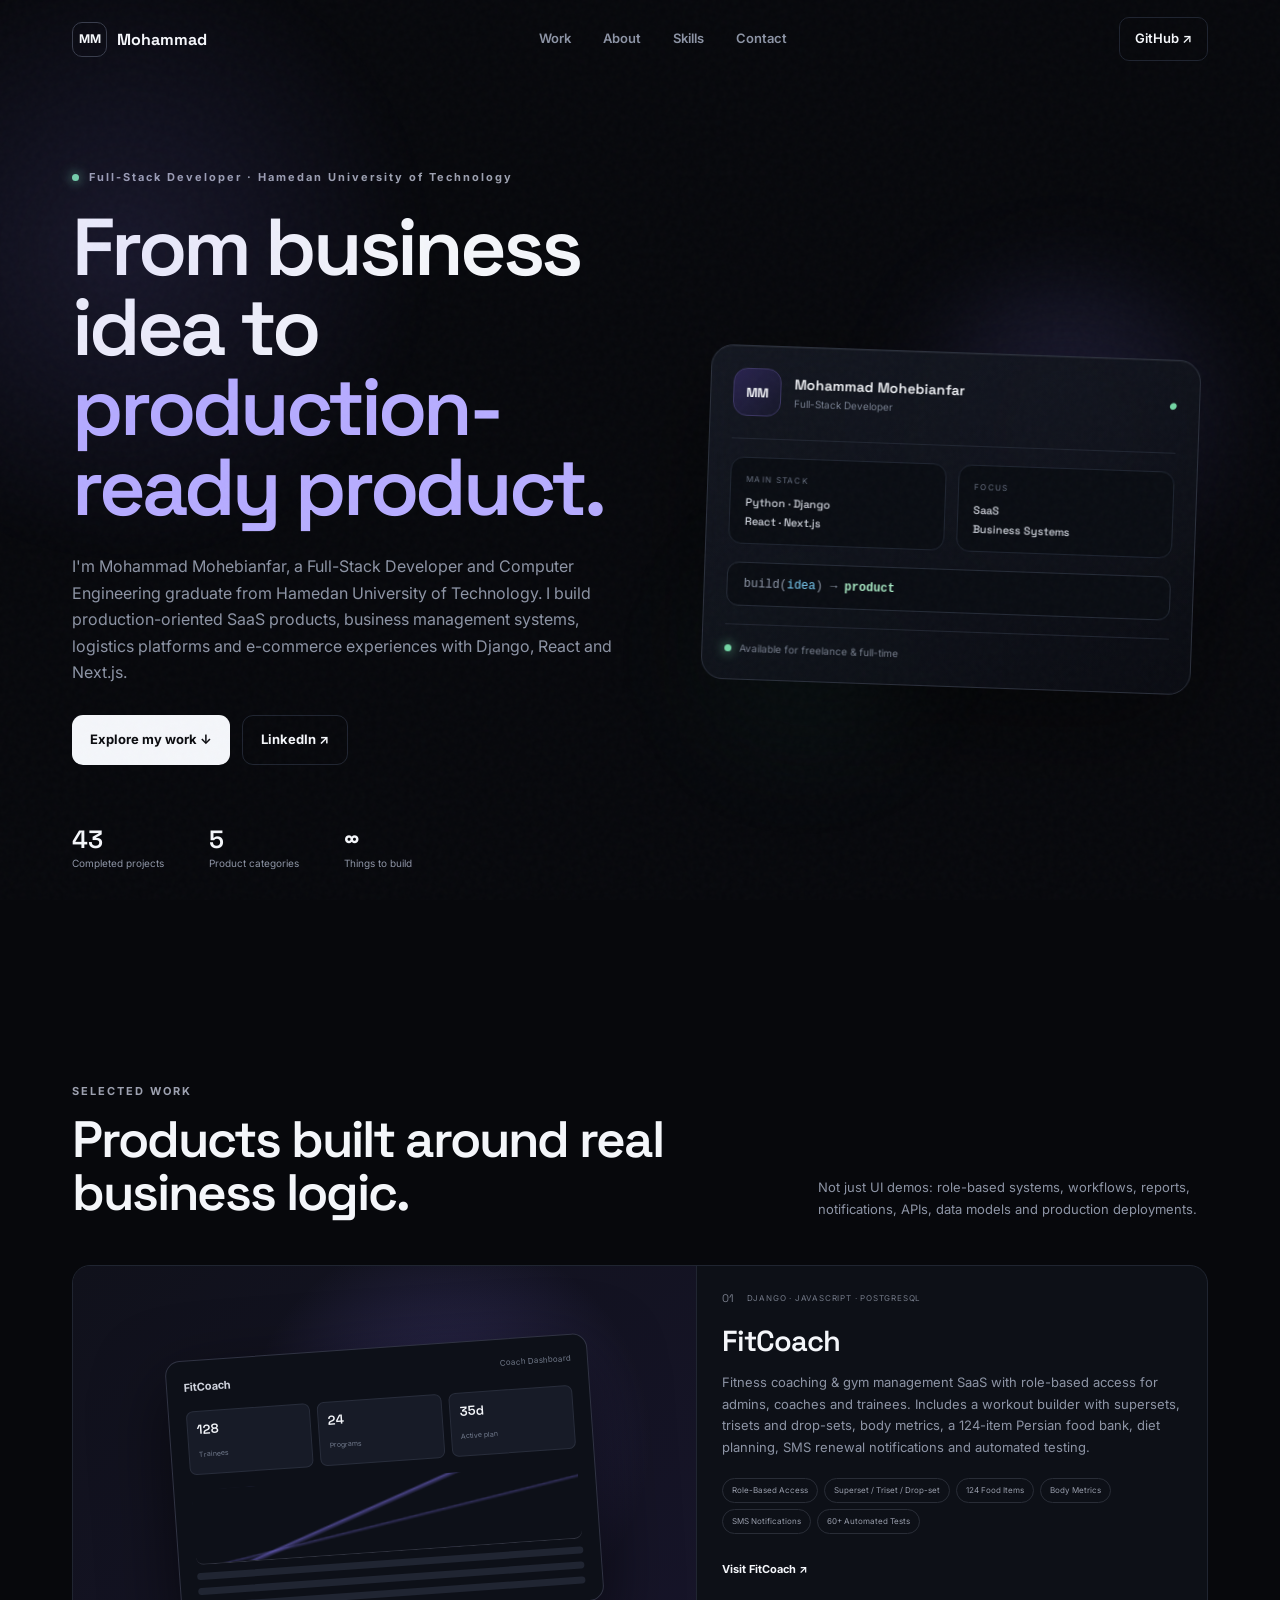
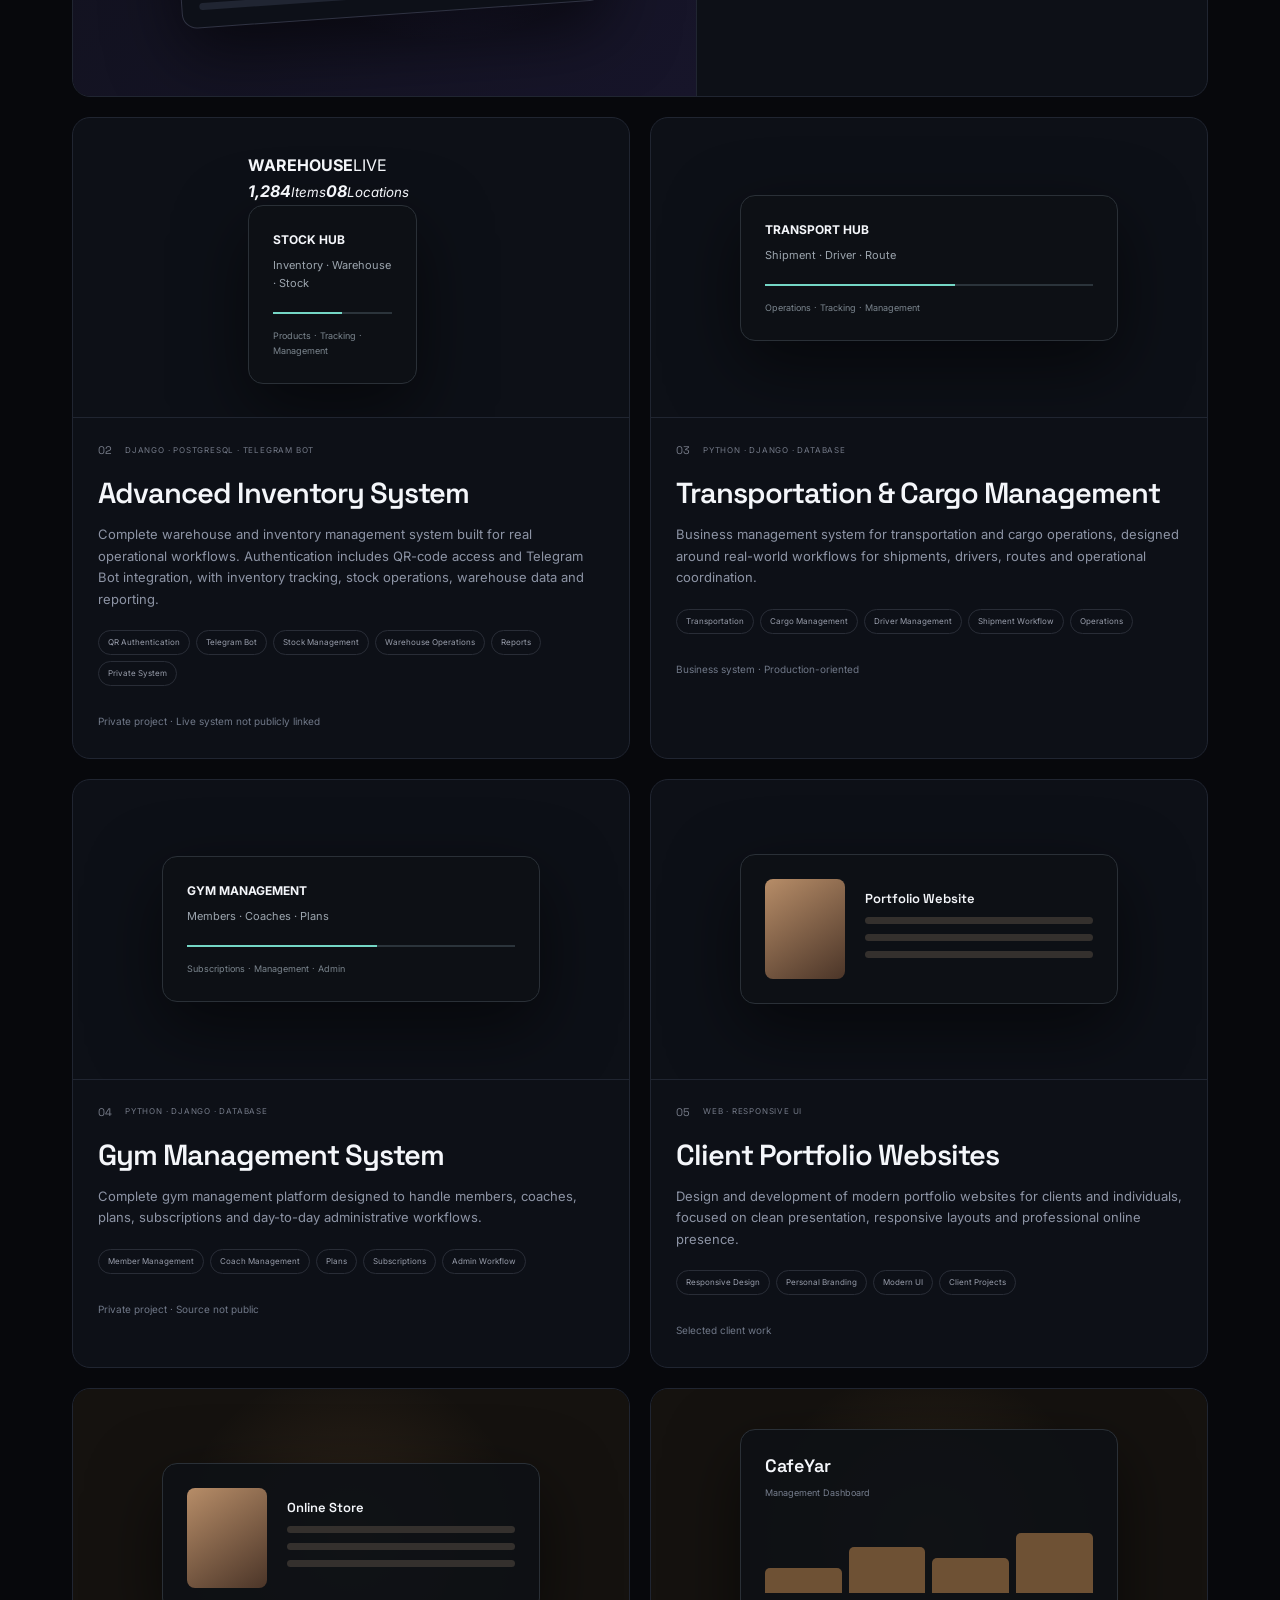
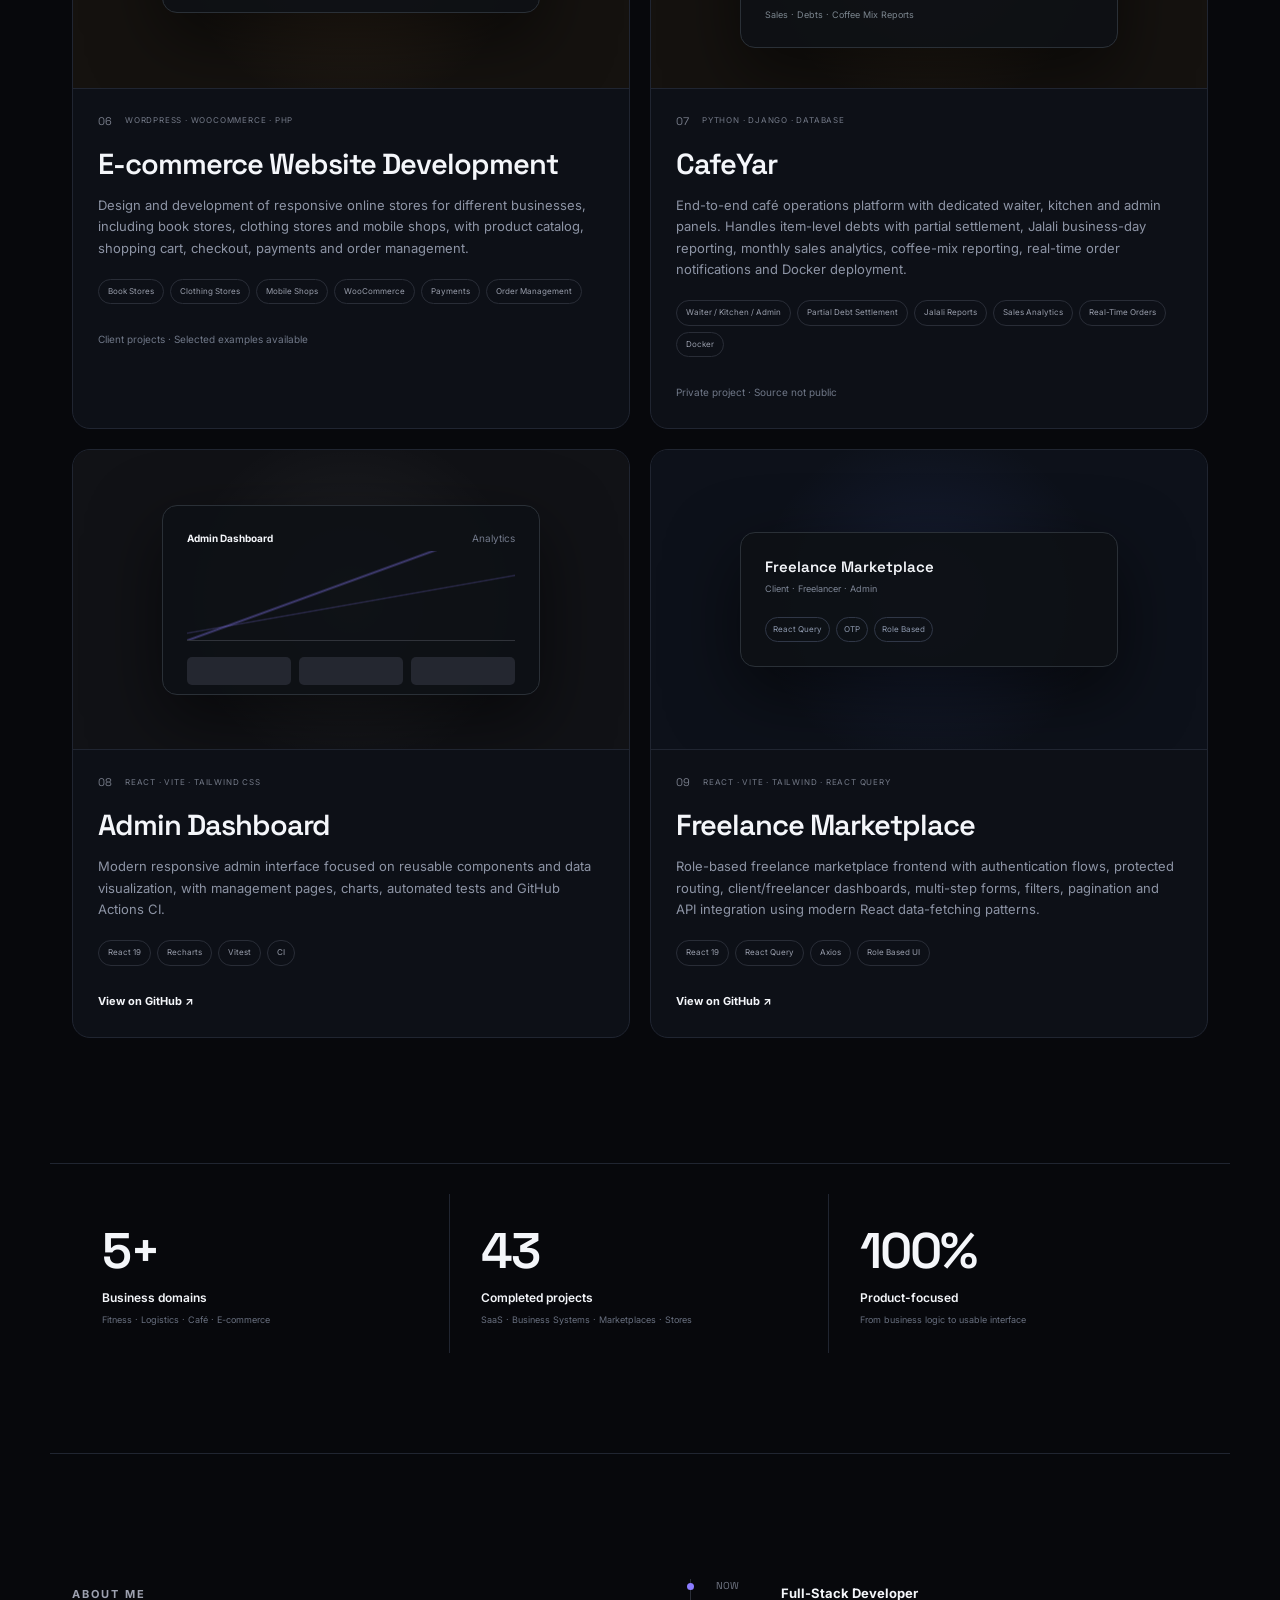
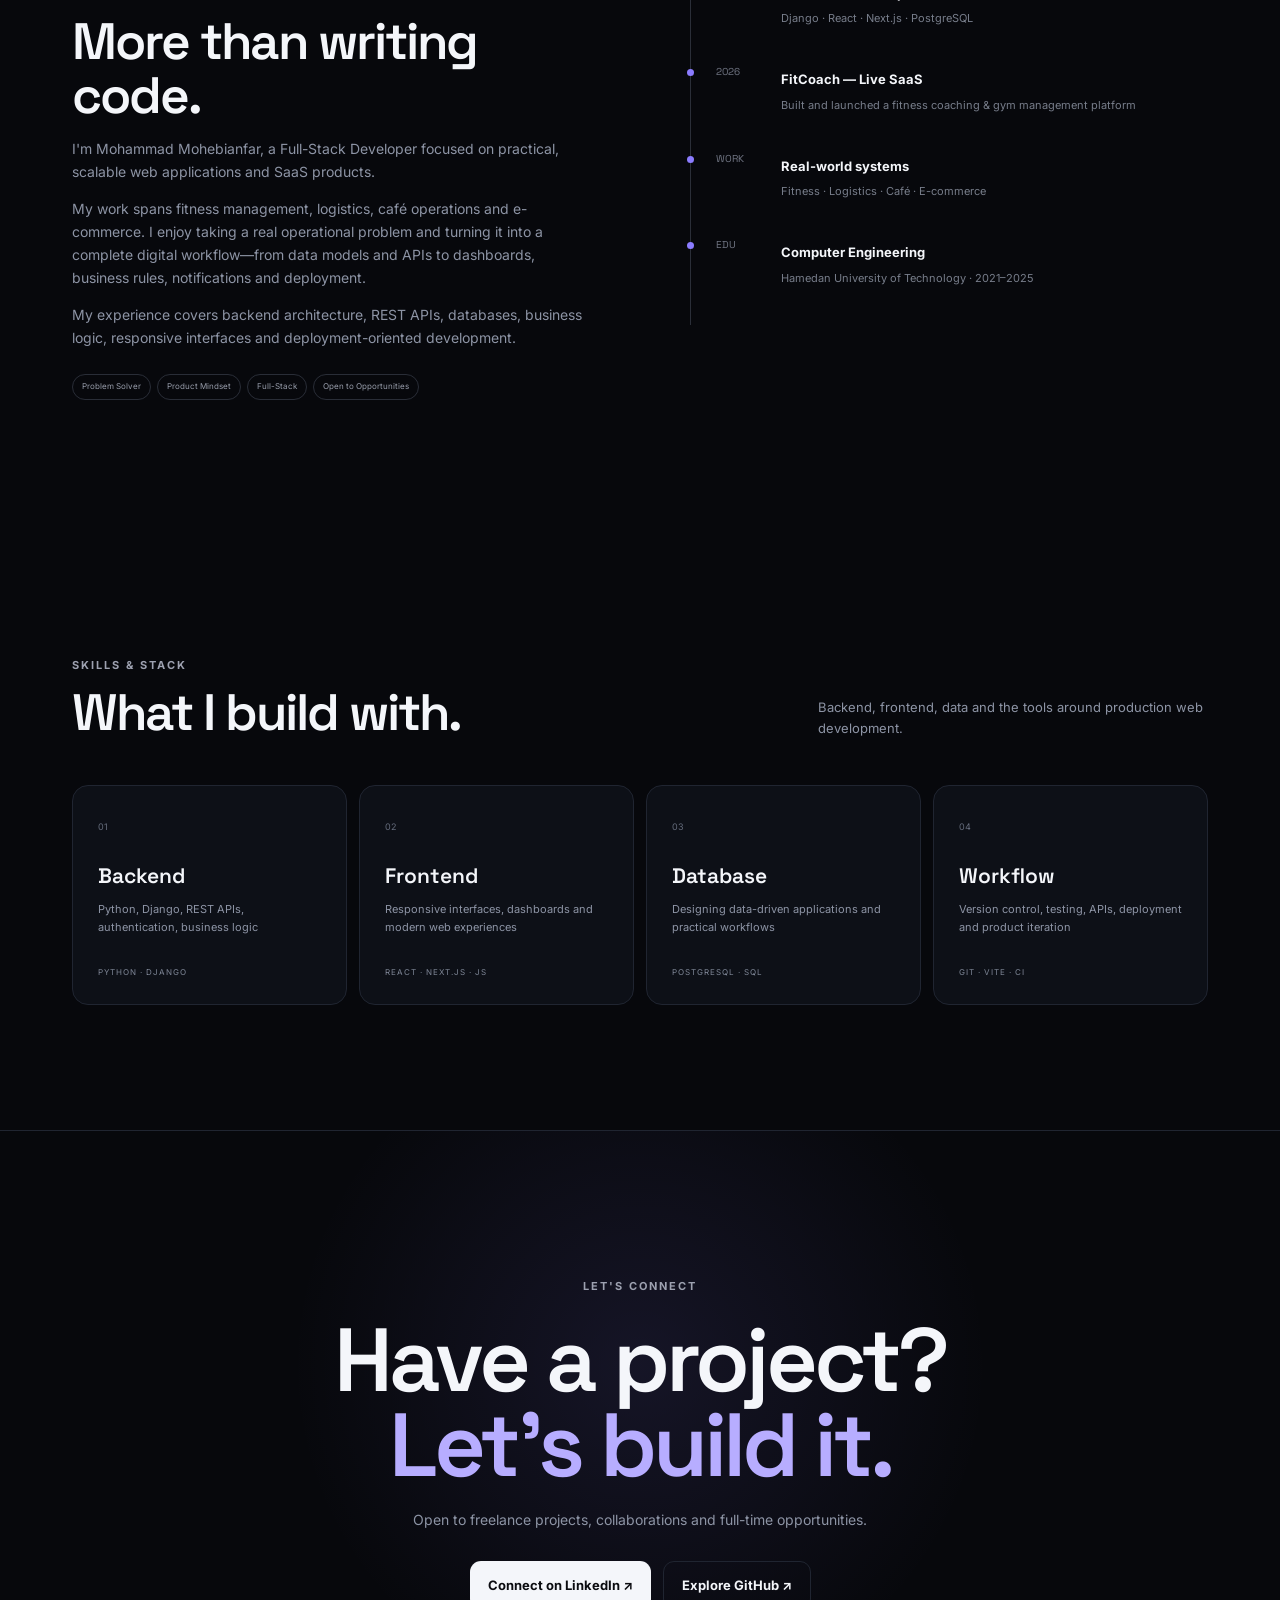
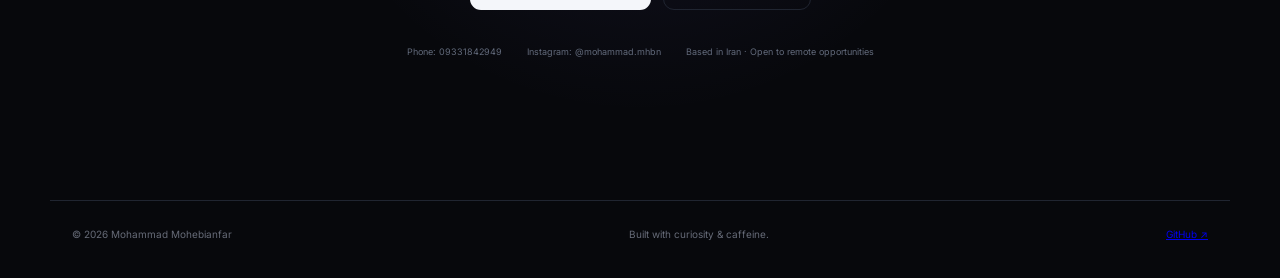
==== commit a8a1047f: "Remove project status tags" ====
--- a/index.html
+++ b/index.html
@@ -32,15 +32,15 @@
     <section class="section" id="work">
       <div class="section-head reveal"><div><span class="label">SELECTED WORK</span><h2>Products built around real business logic.</h2></div><p>Not just UI demos: role-based systems, workflows, reports, notifications, APIs, data models and production deployments.</p></div>
       <div class="projects">
-        <article class="project featured reveal"><div class="project-visual fitcoach"><span class="project-tag">LIVE · SAAS</span><div class="product-screen"><div class="screen-head"><b>FitCoach</b><span>Coach Dashboard</span></div><div class="screen-stats"><i><b>128</b><small>Trainees</small></i><i><b>24</b><small>Programs</small></i><i><b>35d</b><small>Active plan</small></i></div><div class="screen-chart"></div><div class="screen-list"><i></i><i></i><i></i></div></div></div><div class="project-info"><div><span class="num">01</span><span class="tech">DJANGO · JAVASCRIPT · POSTGRESQL</span></div><h3>FitCoach</h3><p>Fitness coaching & gym management SaaS with role-based access for admins, coaches and trainees. Includes a workout builder with supersets, trisets and drop-sets, body metrics, a 124-item Persian food bank, diet planning, SMS renewal notifications and automated testing.</p><div class="chips"><span>Role-Based Access</span><span>Superset / Triset / Drop-set</span><span>124 Food Items</span><span>Body Metrics</span><span>SMS Notifications</span><span>60+ Automated Tests</span></div><a href="https://fitcoachclub.ir" target="_blank" rel="noreferrer" class="project-link">Visit FitCoach ↗</a></div></article>
-        <article class="project reveal"><div class="project-visual inventory"><span class="project-tag">PRIVATE · INVENTORY SYSTEM</span><div class="inventory-card"><div class="inventory-top"><b>WAREHOUSE</b><span>LIVE</span></div><div class="inventory-metrics"><i><b>1,284</b><small>Items</small></i><i><b>08</b><small>Locations</small></i></div><div class="route-card inventory-route"><b>STOCK HUB</b><span>Inventory · Warehouse · Stock</span><div class="route-line"><i></i></div><small>Products · Tracking · Management</small></div></div></div><div class="project-info"><div><span class="num">02</span><span class="tech">DJANGO · POSTGRESQL · TELEGRAM BOT</span></div><h3>Advanced Inventory System</h3><p>Complete warehouse and inventory management system built for real operational workflows. Authentication includes QR-code access and Telegram Bot integration, with inventory tracking, stock operations, warehouse data and reporting.</p><div class="chips"><span>QR Authentication</span><span>Telegram Bot</span><span>Stock Management</span><span>Warehouse Operations</span><span>Reports</span><span>Private System</span></div><span class="private-note">Private project · Live system not publicly linked</span></div></article>
-        <article class="project reveal"><div class="project-visual transport"><span class="project-tag">BUSINESS SYSTEM</span><div class="route-card"><b>TRANSPORT HUB</b><span>Shipment · Driver · Route</span><div class="route-line"><i></i></div><small>Operations · Tracking · Management</small></div></div><div class="project-info"><div><span class="num">03</span><span class="tech">PYTHON · DJANGO · DATABASE</span></div><h3>Transportation & Cargo Management</h3><p>Business management system for transportation and cargo operations, designed around real-world workflows for shipments, drivers, routes and operational coordination.</p><div class="chips"><span>Transportation</span><span>Cargo Management</span><span>Driver Management</span><span>Shipment Workflow</span><span>Operations</span></div><span class="private-note">Business system · Production-oriented</span></div></article>
-        <article class="project reveal"><div class="project-visual gym"><span class="project-tag">PRIVATE · BUSINESS SYSTEM</span><div class="route-card"><b>GYM MANAGEMENT</b><span>Members · Coaches · Plans</span><div class="route-line"><i></i></div><small>Subscriptions · Management · Admin</small></div></div><div class="project-info"><div><span class="num">04</span><span class="tech">PYTHON · DJANGO · DATABASE</span></div><h3>Gym Management System</h3><p>Complete gym management platform designed to handle members, coaches, plans, subscriptions and day-to-day administrative workflows.</p><div class="chips"><span>Member Management</span><span>Coach Management</span><span>Plans</span><span>Subscriptions</span><span>Admin Workflow</span></div><span class="private-note">Private project · Source not public</span></div></article>
-        <article class="project reveal"><div class="project-visual client"><span class="project-tag">CLIENT PROJECTS</span><div class="shop-card"><div class="product-dot"></div><div class="shop-lines"><b>Portfolio Website</b><i></i><i></i><i></i></div></div></div><div class="project-info"><div><span class="num">05</span><span class="tech">WEB · RESPONSIVE UI</span></div><h3>Client Portfolio Websites</h3><p>Design and development of modern portfolio websites for clients and individuals, focused on clean presentation, responsive layouts and professional online presence.</p><div class="chips"><span>Responsive Design</span><span>Personal Branding</span><span>Modern UI</span><span>Client Projects</span></div><span class="private-note">Selected client work</span></div></article>
-        <article class="project reveal"><div class="project-visual shop"><span class="project-tag">E-COMMERCE</span><div class="shop-card"><div class="product-dot"></div><div class="shop-lines"><b>Online Store</b><i></i><i></i><i></i></div></div></div><div class="project-info"><div><span class="num">06</span><span class="tech">WORDPRESS · WOOCOMMERCE · PHP</span></div><h3>E-commerce Website Development</h3><p>Design and development of responsive online stores for different businesses, including book stores, clothing stores and mobile shops, with product catalog, shopping cart, checkout, payments and order management.</p><div class="chips"><span>Book Stores</span><span>Clothing Stores</span><span>Mobile Shops</span><span>WooCommerce</span><span>Payments</span><span>Order Management</span></div><span class="private-note">Client projects · Selected examples available</span></div></article>
-        <article class="project reveal"><div class="project-visual cafe"><span class="project-tag">PRIVATE · BUSINESS SYSTEM</span><div class="cafe-card"><b>CafeYar</b><span>Management Dashboard</span><div class="cafe-bars"><i></i><i></i><i></i><i></i></div><small>Sales · Debts · Coffee Mix Reports</small></div></div><div class="project-info"><div><span class="num">07</span><span class="tech">PYTHON · DJANGO · DATABASE</span></div><h3>CafeYar</h3><p>End-to-end café operations platform with dedicated waiter, kitchen and admin panels. Handles item-level debts with partial settlement, Jalali business-day reporting, monthly sales analytics, coffee-mix reporting, real-time order notifications and Docker deployment.</p><div class="chips"><span>Waiter / Kitchen / Admin</span><span>Partial Debt Settlement</span><span>Jalali Reports</span><span>Sales Analytics</span><span>Real-Time Orders</span><span>Docker</span></div><span class="private-note">Private project · Source not public</span></div></article>
-        <article class="project reveal"><div class="project-visual admin"><span class="project-tag">OPEN SOURCE</span><div class="admin-card"><div class="admin-title"><b>Admin Dashboard</b><span>Analytics</span></div><div class="chart"></div><div class="admin-stats"><i></i><i></i><i></i></div></div></div><div class="project-info"><div><span class="num">08</span><span class="tech">REACT · VITE · TAILWIND CSS</span></div><h3>Admin Dashboard</h3><p>Modern responsive admin interface focused on reusable components and data visualization, with management pages, charts, automated tests and GitHub Actions CI.</p><div class="chips"><span>React 19</span><span>Recharts</span><span>Vitest</span><span>CI</span></div><a href="https://github.com/MohammadMHB/Admin-Dashboard" target="_blank" rel="noreferrer" class="project-link">View on GitHub ↗</a></div></article>
-        <article class="project reveal"><div class="project-visual freelance"><span class="project-tag">FRONTEND</span><div class="freelance-card"><b>Freelance Marketplace</b><span>Client · Freelancer · Admin</span><div><i>React Query</i><i>OTP</i><i>Role Based</i></div></div></div><div class="project-info"><div><span class="num">09</span><span class="tech">REACT · VITE · TAILWIND · REACT QUERY</span></div><h3>Freelance Marketplace</h3><p>Role-based freelance marketplace frontend with authentication flows, protected routing, client/freelancer dashboards, multi-step forms, filters, pagination and API integration using modern React data-fetching patterns.</p><div class="chips"><span>React 19</span><span>React Query</span><span>Axios</span><span>Role Based UI</span></div><a href="https://github.com/MohammadMHB/freelancing-app" target="_blank" rel="noreferrer" class="project-link">View on GitHub ↗</a></div></article>
+        <article class="project featured reveal"><div class="project-visual fitcoach"><div class="product-screen"><div class="screen-head"><b>FitCoach</b><span>Coach Dashboard</span></div><div class="screen-stats"><i><b>128</b><small>Trainees</small></i><i><b>24</b><small>Programs</small></i><i><b>35d</b><small>Active plan</small></i></div><div class="screen-chart"></div><div class="screen-list"><i></i><i></i><i></i></div></div></div><div class="project-info"><div><span class="num">01</span><span class="tech">DJANGO · JAVASCRIPT · POSTGRESQL</span></div><h3>FitCoach</h3><p>Fitness coaching & gym management SaaS with role-based access for admins, coaches and trainees. Includes a workout builder with supersets, trisets and drop-sets, body metrics, a 124-item Persian food bank, diet planning, SMS renewal notifications and automated testing.</p><div class="chips"><span>Role-Based Access</span><span>Superset / Triset / Drop-set</span><span>124 Food Items</span><span>Body Metrics</span><span>SMS Notifications</span><span>60+ Automated Tests</span></div><a href="https://fitcoachclub.ir" target="_blank" rel="noreferrer" class="project-link">Visit FitCoach ↗</a></div></article>
+        <article class="project reveal"><div class="project-visual inventory"><div class="inventory-card"><div class="inventory-top"><b>WAREHOUSE</b><span>LIVE</span></div><div class="inventory-metrics"><i><b>1,284</b><small>Items</small></i><i><b>08</b><small>Locations</small></i></div><div class="route-card inventory-route"><b>STOCK HUB</b><span>Inventory · Warehouse · Stock</span><div class="route-line"><i></i></div><small>Products · Tracking · Management</small></div></div></div><div class="project-info"><div><span class="num">02</span><span class="tech">DJANGO · POSTGRESQL · TELEGRAM BOT</span></div><h3>Advanced Inventory System</h3><p>Complete warehouse and inventory management system built for real operational workflows. Authentication includes QR-code access and Telegram Bot integration, with inventory tracking, stock operations, warehouse data and reporting.</p><div class="chips"><span>QR Authentication</span><span>Telegram Bot</span><span>Stock Management</span><span>Warehouse Operations</span><span>Reports</span><span>Private System</span></div><span class="private-note">Private project · Live system not publicly linked</span></div></article>
+        <article class="project reveal"><div class="project-visual transport"><div class="route-card"><b>TRANSPORT HUB</b><span>Shipment · Driver · Route</span><div class="route-line"><i></i></div><small>Operations · Tracking · Management</small></div></div><div class="project-info"><div><span class="num">03</span><span class="tech">PYTHON · DJANGO · DATABASE</span></div><h3>Transportation & Cargo Management</h3><p>Business management system for transportation and cargo operations, designed around real-world workflows for shipments, drivers, routes and operational coordination.</p><div class="chips"><span>Transportation</span><span>Cargo Management</span><span>Driver Management</span><span>Shipment Workflow</span><span>Operations</span></div><span class="private-note">Business system · Production-oriented</span></div></article>
+        <article class="project reveal"><div class="project-visual gym"><div class="route-card"><b>GYM MANAGEMENT</b><span>Members · Coaches · Plans</span><div class="route-line"><i></i></div><small>Subscriptions · Management · Admin</small></div></div><div class="project-info"><div><span class="num">04</span><span class="tech">PYTHON · DJANGO · DATABASE</span></div><h3>Gym Management System</h3><p>Complete gym management platform designed to handle members, coaches, plans, subscriptions and day-to-day administrative workflows.</p><div class="chips"><span>Member Management</span><span>Coach Management</span><span>Plans</span><span>Subscriptions</span><span>Admin Workflow</span></div><span class="private-note">Private project · Source not public</span></div></article>
+        <article class="project reveal"><div class="project-visual client"><div class="shop-card"><div class="product-dot"></div><div class="shop-lines"><b>Portfolio Website</b><i></i><i></i><i></i></div></div></div><div class="project-info"><div><span class="num">05</span><span class="tech">WEB · RESPONSIVE UI</span></div><h3>Client Portfolio Websites</h3><p>Design and development of modern portfolio websites for clients and individuals, focused on clean presentation, responsive layouts and professional online presence.</p><div class="chips"><span>Responsive Design</span><span>Personal Branding</span><span>Modern UI</span><span>Client Projects</span></div><span class="private-note">Selected client work</span></div></article>
+        <article class="project reveal"><div class="project-visual shop"><div class="shop-card"><div class="product-dot"></div><div class="shop-lines"><b>Online Store</b><i></i><i></i><i></i></div></div></div><div class="project-info"><div><span class="num">06</span><span class="tech">WORDPRESS · WOOCOMMERCE · PHP</span></div><h3>E-commerce Website Development</h3><p>Design and development of responsive online stores for different businesses, including book stores, clothing stores and mobile shops, with product catalog, shopping cart, checkout, payments and order management.</p><div class="chips"><span>Book Stores</span><span>Clothing Stores</span><span>Mobile Shops</span><span>WooCommerce</span><span>Payments</span><span>Order Management</span></div><span class="private-note">Client projects · Selected examples available</span></div></article>
+        <article class="project reveal"><div class="project-visual cafe"><div class="cafe-card"><b>CafeYar</b><span>Management Dashboard</span><div class="cafe-bars"><i></i><i></i><i></i><i></i></div><small>Sales · Debts · Coffee Mix Reports</small></div></div><div class="project-info"><div><span class="num">07</span><span class="tech">PYTHON · DJANGO · DATABASE</span></div><h3>CafeYar</h3><p>End-to-end café operations platform with dedicated waiter, kitchen and admin panels. Handles item-level debts with partial settlement, Jalali business-day reporting, monthly sales analytics, coffee-mix reporting, real-time order notifications and Docker deployment.</p><div class="chips"><span>Waiter / Kitchen / Admin</span><span>Partial Debt Settlement</span><span>Jalali Reports</span><span>Sales Analytics</span><span>Real-Time Orders</span><span>Docker</span></div><span class="private-note">Private project · Source not public</span></div></article>
+        <article class="project reveal"><div class="project-visual admin"><div class="admin-card"><div class="admin-title"><b>Admin Dashboard</b><span>Analytics</span></div><div class="chart"></div><div class="admin-stats"><i></i><i></i><i></i></div></div></div><div class="project-info"><div><span class="num">08</span><span class="tech">REACT · VITE · TAILWIND CSS</span></div><h3>Admin Dashboard</h3><p>Modern responsive admin interface focused on reusable components and data visualization, with management pages, charts, automated tests and GitHub Actions CI.</p><div class="chips"><span>React 19</span><span>Recharts</span><span>Vitest</span><span>CI</span></div><a href="https://github.com/MohammadMHB/Admin-Dashboard" target="_blank" rel="noreferrer" class="project-link">View on GitHub ↗</a></div></article>
+        <article class="project reveal"><div class="project-visual freelance"><div class="freelance-card"><b>Freelance Marketplace</b><span>Client · Freelancer · Admin</span><div><i>React Query</i><i>OTP</i><i>Role Based</i></div></div></div><div class="project-info"><div><span class="num">09</span><span class="tech">REACT · VITE · TAILWIND · REACT QUERY</span></div><h3>Freelance Marketplace</h3><p>Role-based freelance marketplace frontend with authentication flows, protected routing, client/freelancer dashboards, multi-step forms, filters, pagination and API integration using modern React data-fetching patterns.</p><div class="chips"><span>React 19</span><span>React Query</span><span>Axios</span><span>Role Based UI</span></div><a href="https://github.com/MohammadMHB/freelancing-app" target="_blank" rel="noreferrer" class="project-link">View on GitHub ↗</a></div></article>
       </div>
     </section>
     <section class="section numbers reveal"><div class="number"><strong>5+</strong><span>Business domains</span><small>Fitness · Logistics · Café · E-commerce</small></div><div class="number"><strong>43</strong><span>Completed projects</span><small>SaaS · Business Systems · Marketplaces · Stores</small></div><div class="number"><strong>100%</strong><span>Product-focused</span><small>From business logic to usable interface</small></div></section>
--- a/style.css
+++ b/style.css
@@ -70,3 +70,21 @@
 .inventory-icon:before{content:"";position:absolute;left:31px;top:0;width:88px;height:2px;background:currentColor;border-radius:2px;opacity:.5}
 .inventory-icon:after{content:"";position:absolute;left:75px;top:0;width:2px;height:18px;background:currentColor;opacity:.5}
 @media(max-width:640px){.inventory-icon{transform:scale(.9);margin-bottom:8px}}
+
+/* Contact phone neutral color */
+.contact-meta{color:#626a7b}
+.contact-meta span{color:#626a7b}
+.inventory-route{width:min(82%,330px)}
+
+/* Final mobile project visuals */
+@media(max-width:640px){
+  .project-visual{overflow:hidden;display:flex;align-items:center;justify-content:center;padding:14px}
+  .project-visual .product-screen,.project-visual .route-card,.project-visual .admin-card,.project-visual .shop-card,.project-visual .cafe-card,.project-visual .freelance-card{width:min(88%,300px);max-width:300px;box-sizing:border-box;margin:0;transform:none}
+  .product-screen{padding:10px}
+  .route-card,.admin-card,.shop-card,.cafe-card,.freelance-card{padding:16px}
+  .route-card b{font-size:10px}.route-card>span{font-size:9px;margin:5px 0 13px}.route-card small,.cafe-card small{font-size:7px;margin-top:10px}
+  .admin-card{height:135px}.chart{height:62px}.shop-card{gap:12px}.product-dot{width:58px;height:72px}.cafe-card b{font-size:15px}.cafe-bars{height:52px;margin-top:12px}.freelance-card b{font-size:12px}.freelance-card span{font-size:8px;margin-bottom:12px}
+}
+@media(max-width:380px){
+  .project-visual{padding:10px}.project-visual .product-screen,.project-visual .route-card,.project-visual .admin-card,.project-visual .shop-card,.project-visual .cafe-card,.project-visual .freelance-card{width:min(92%,270px);max-width:270px}
+}
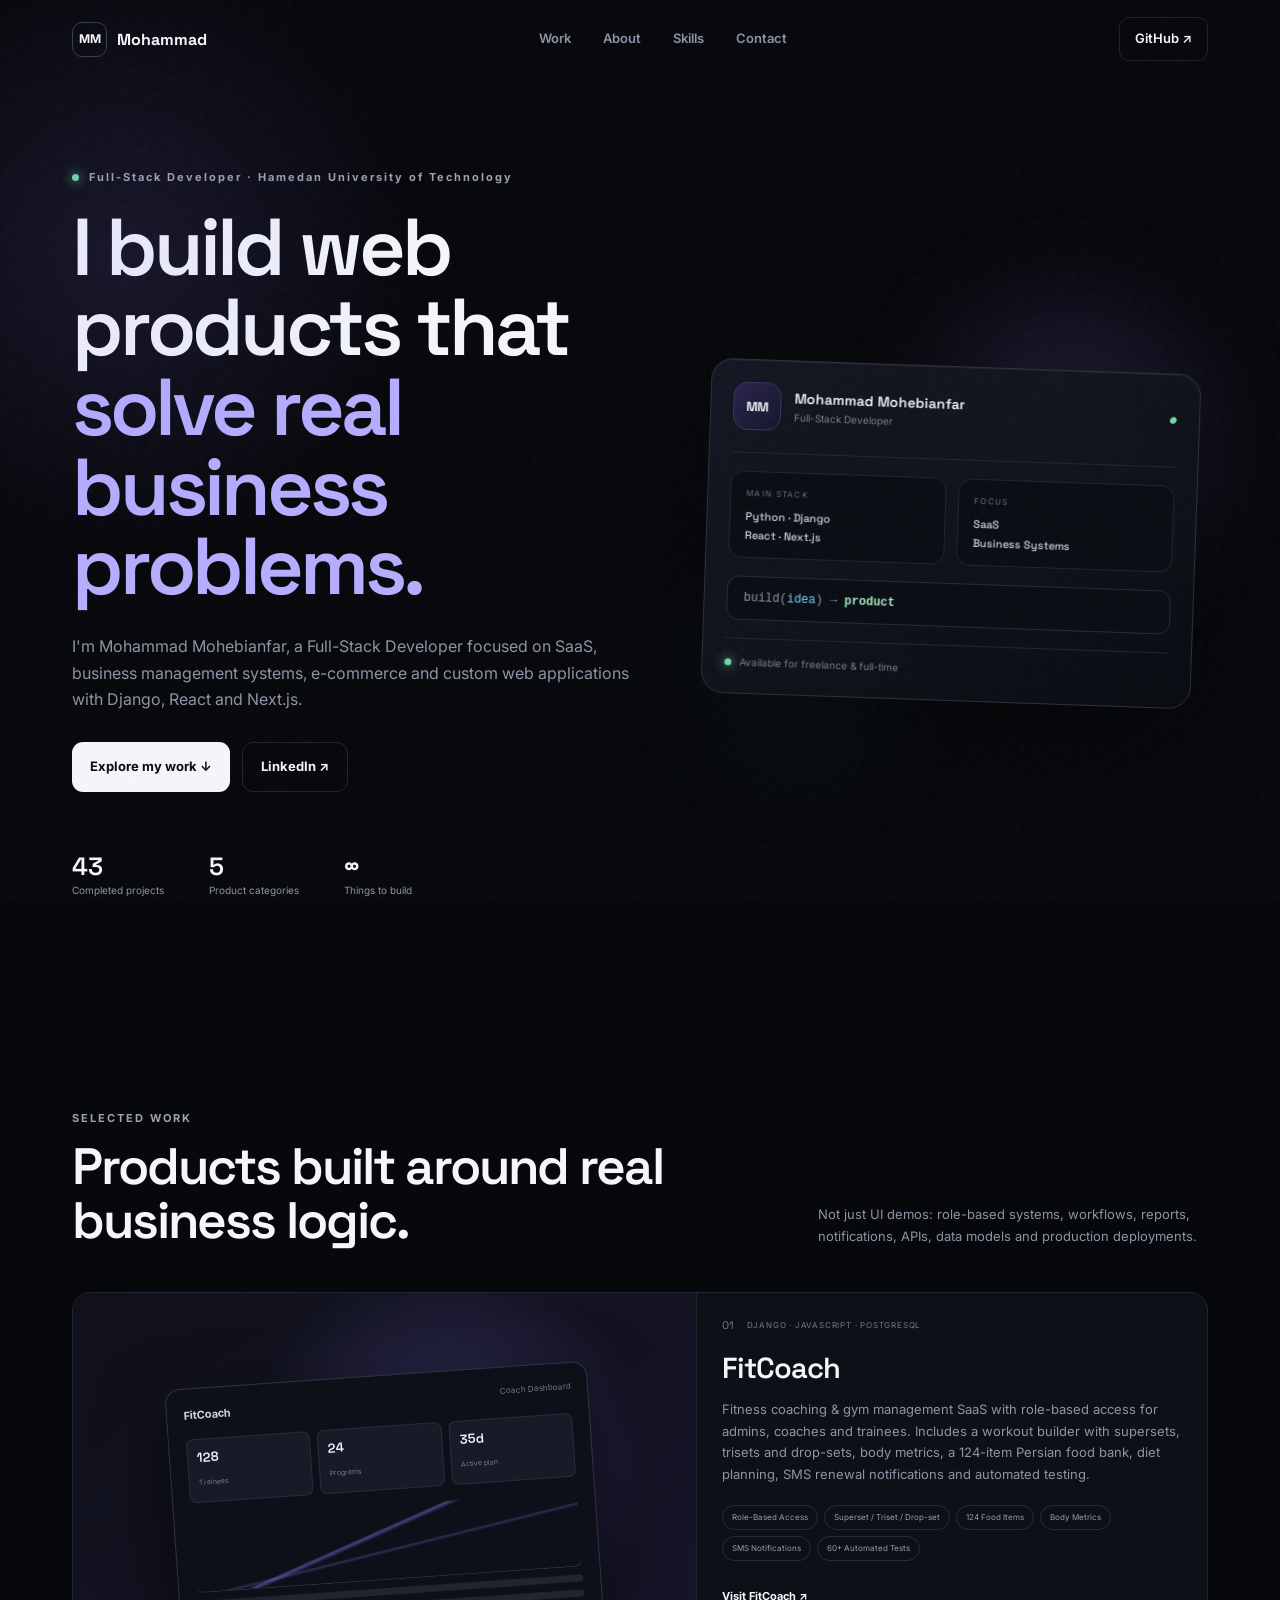
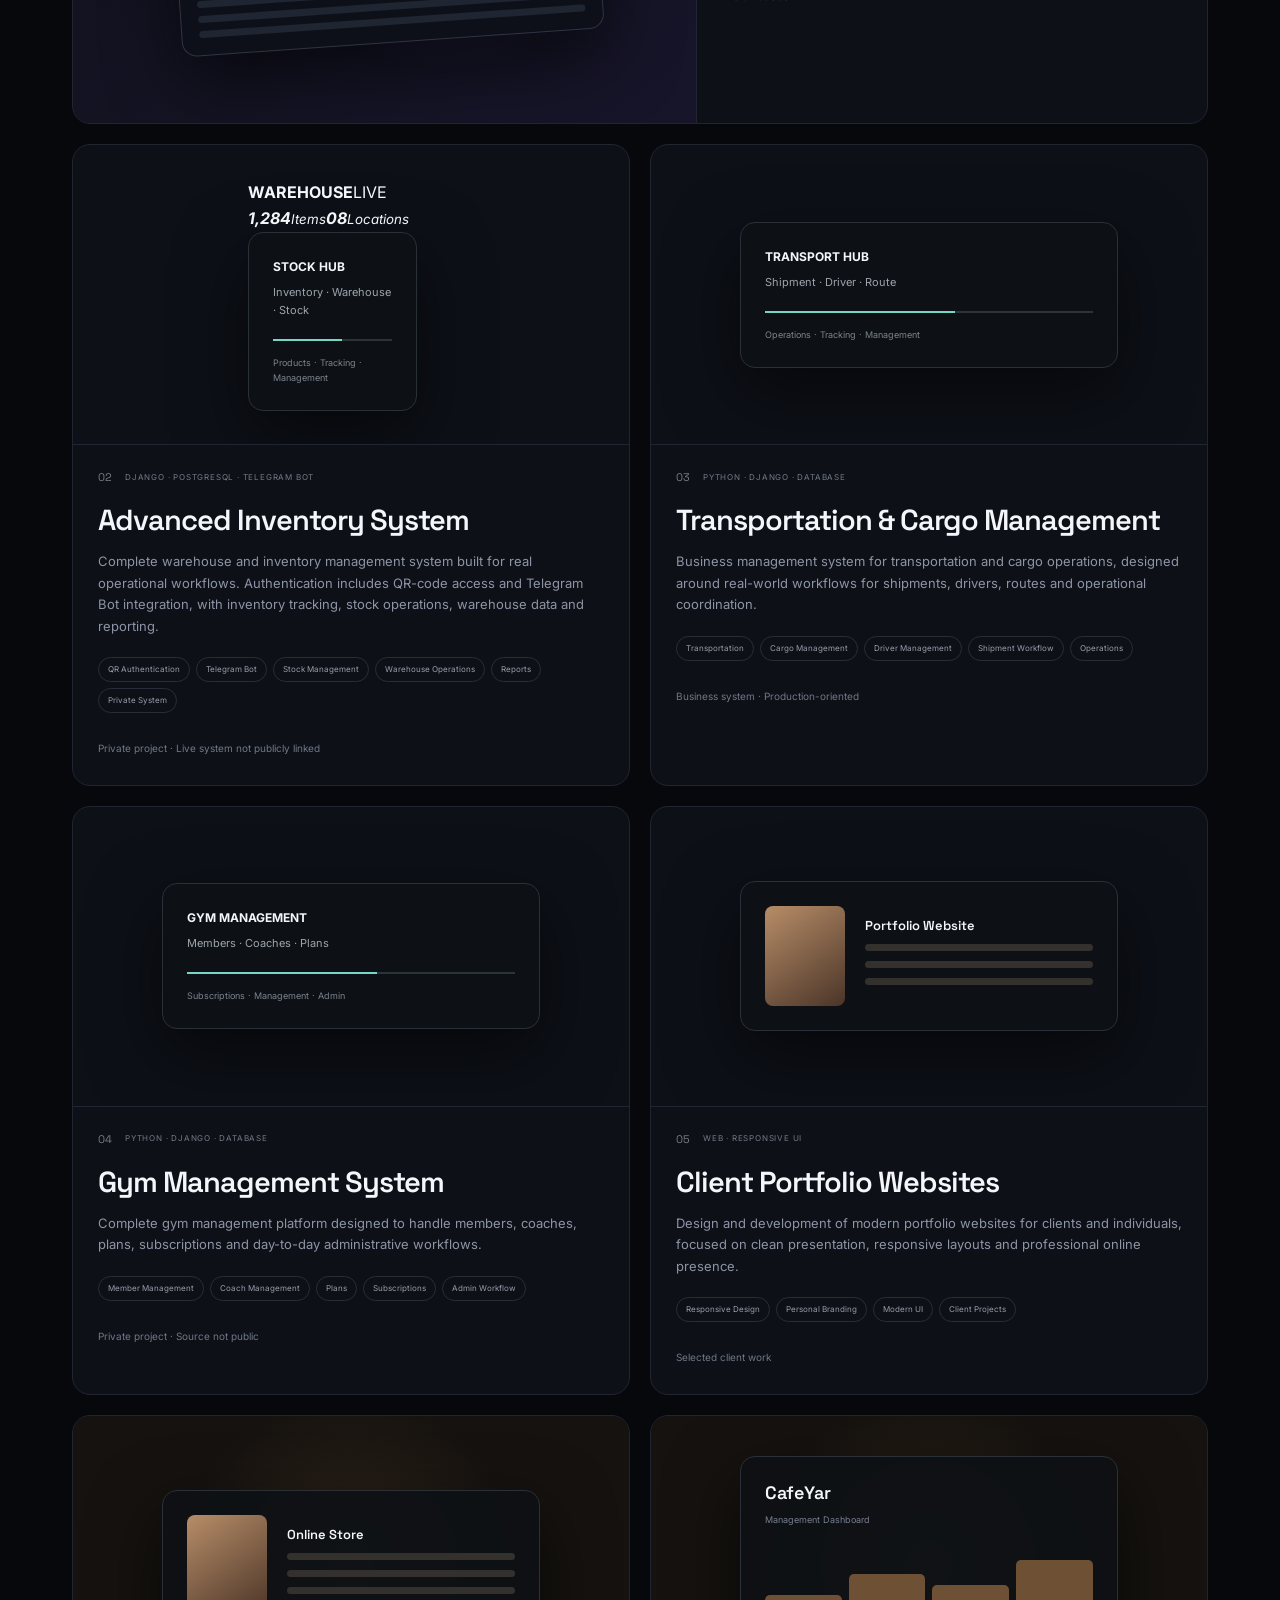
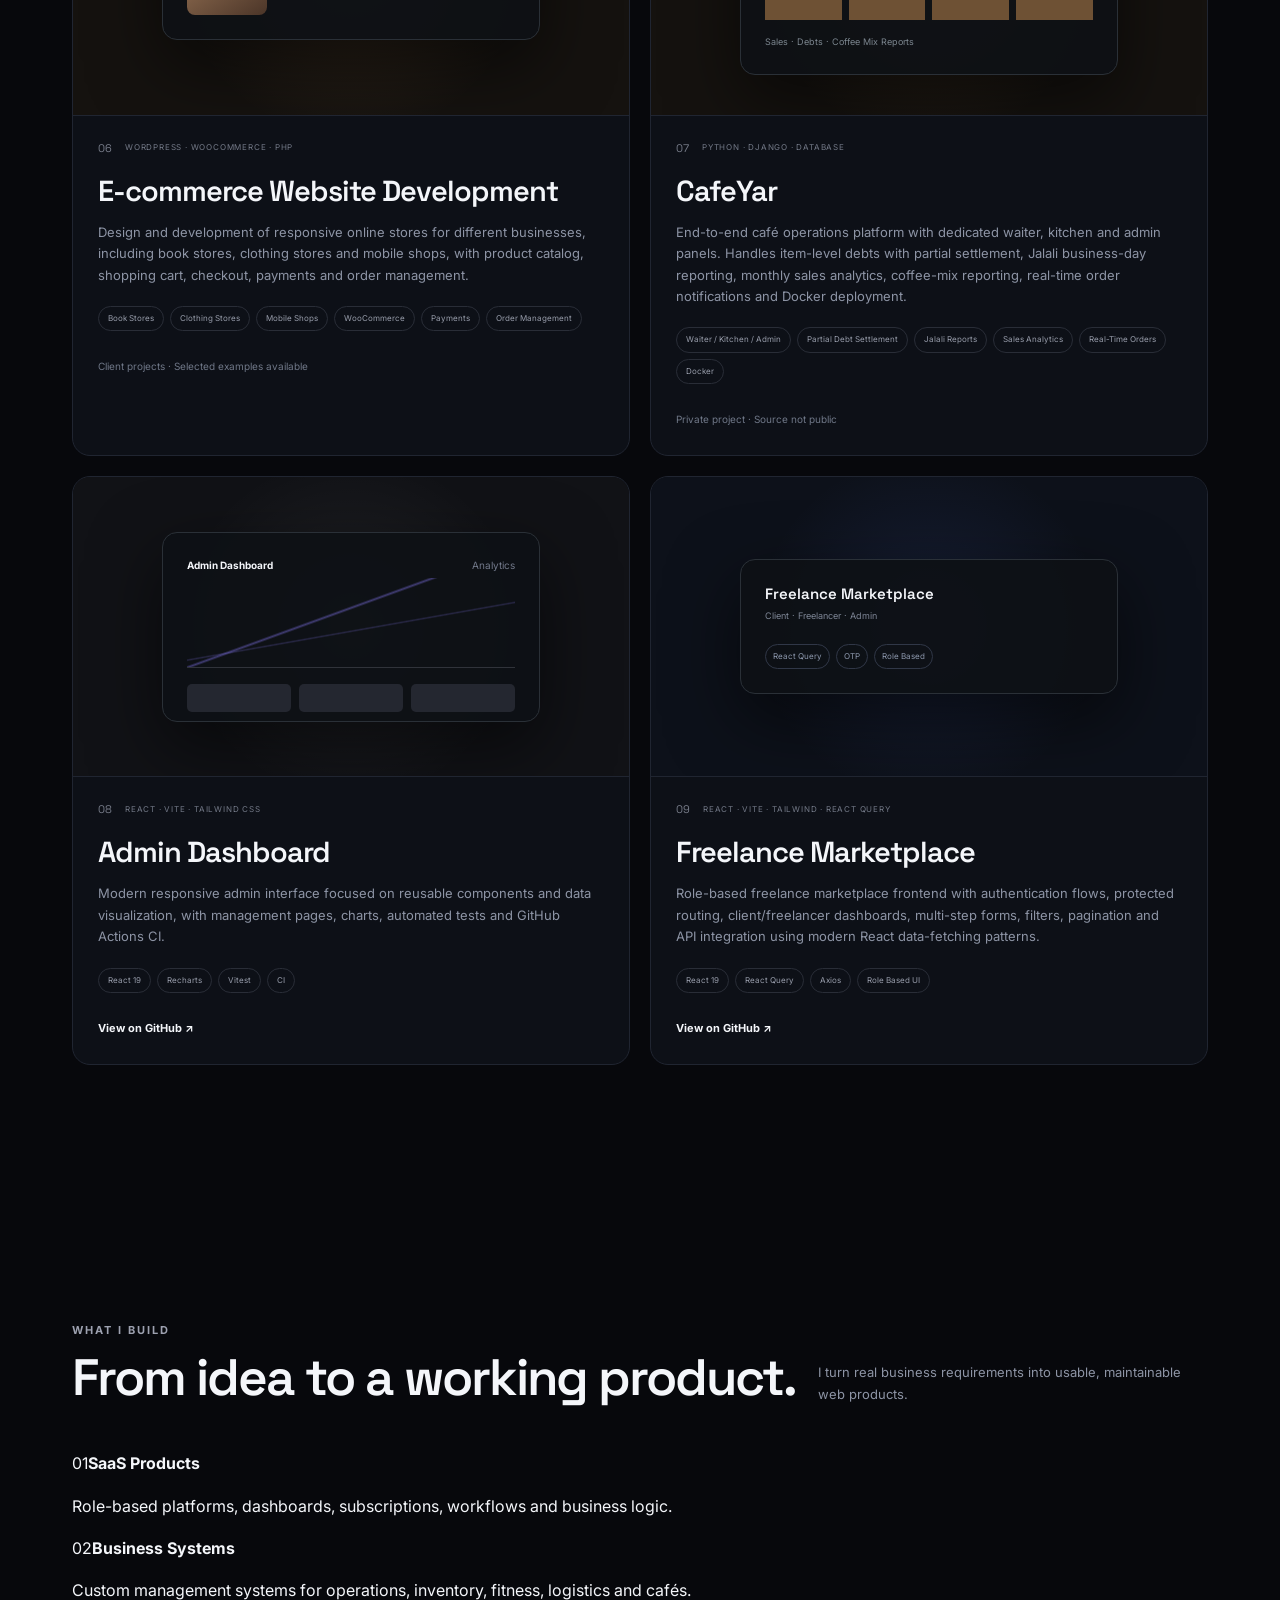
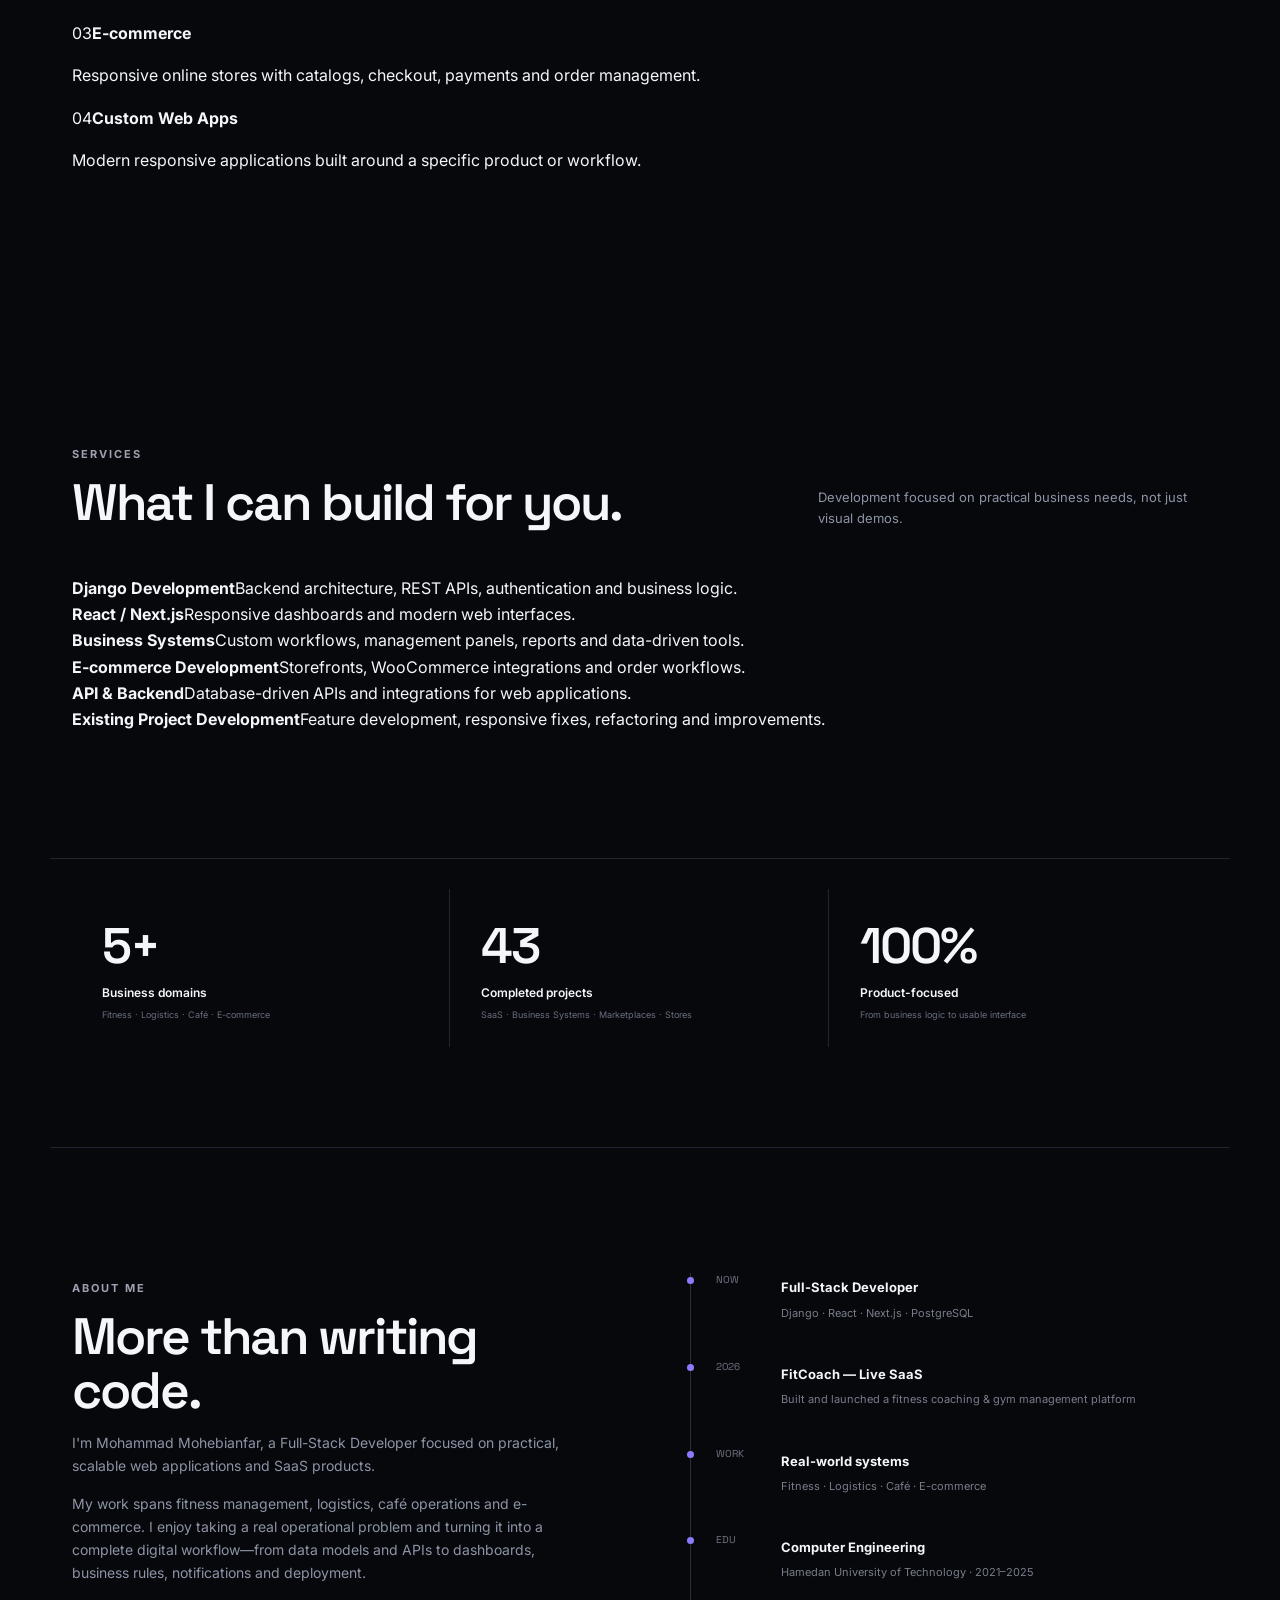
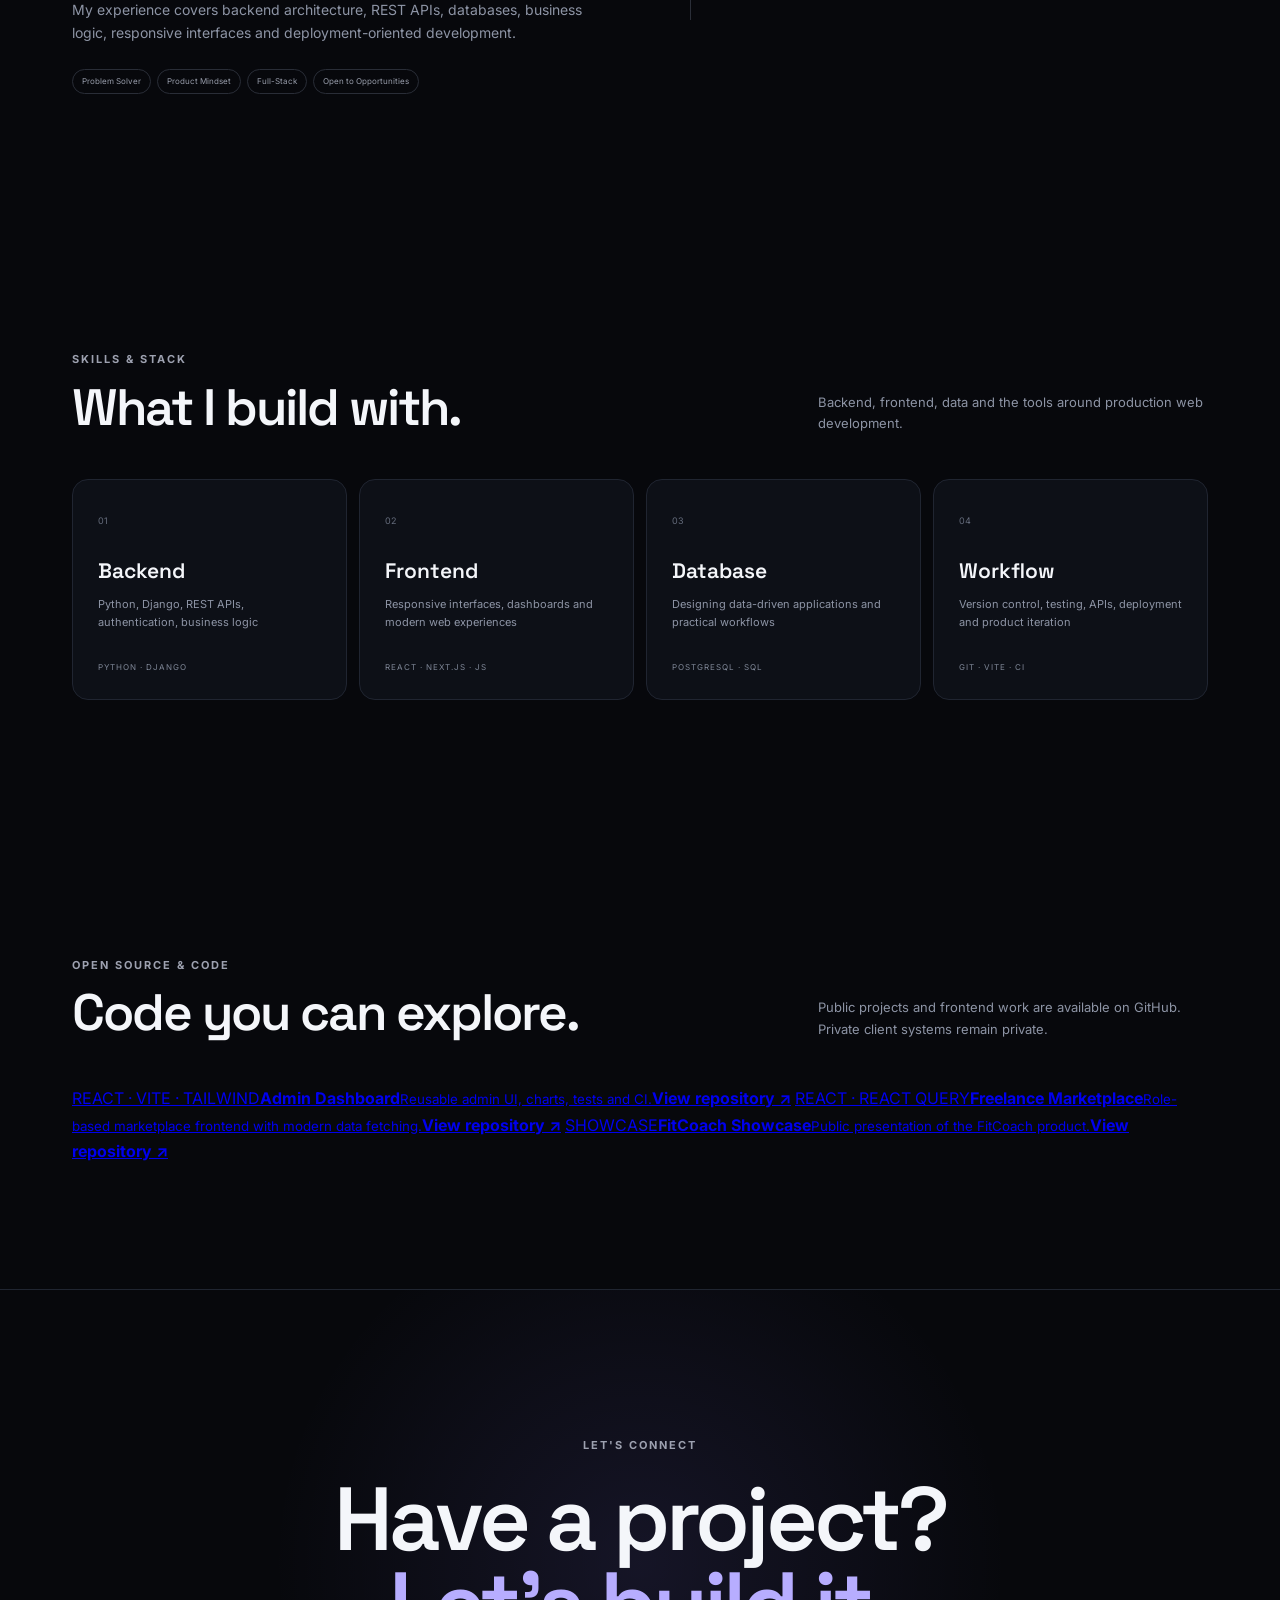
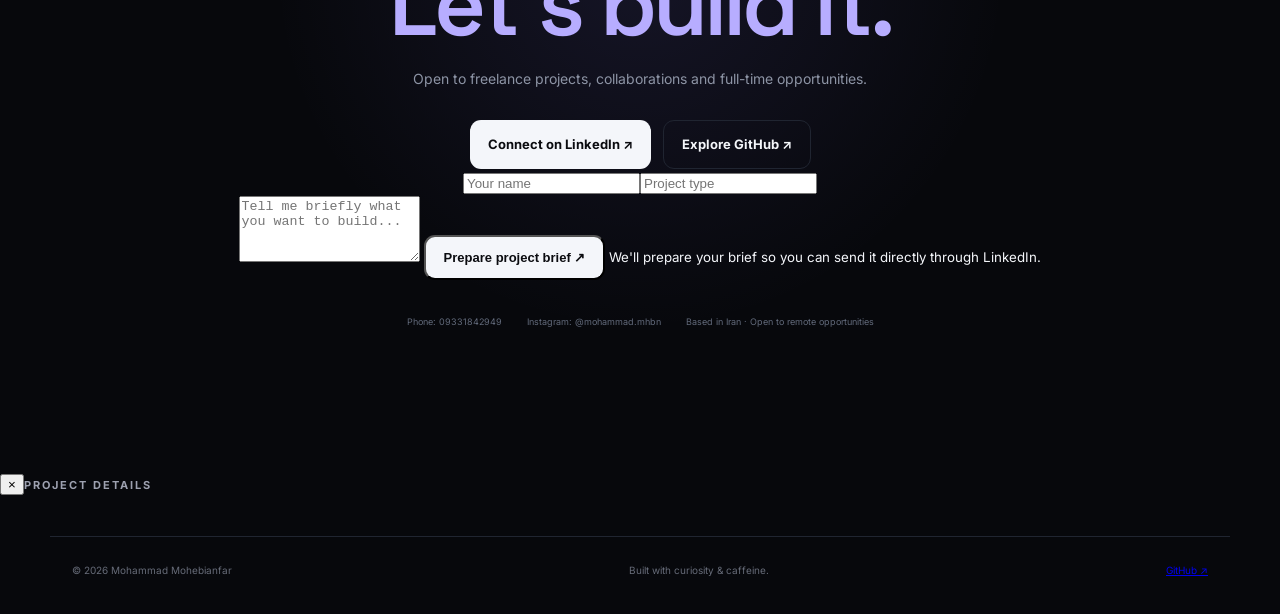
==== commit 55aab86d: "Upgrade portfolio structure and presentation" ====
--- a/index.html
+++ b/index.html
@@ -5,6 +5,11 @@
   <meta name="viewport" content="width=device-width, initial-scale=1.0" />
   <meta name="description" content="Mohammad Mohebianfar — Full-Stack Developer building SaaS, management systems, e-commerce platforms and modern web applications." />
   <meta name="theme-color" content="#08090d" />
+  <meta name="robots" content="index, follow" />
+  <meta property="og:title" content="Mohammad Mohebianfar — Full-Stack Developer" />
+  <meta property="og:description" content="Full-Stack Developer building SaaS products, business systems, e-commerce platforms and modern web applications." />
+  <meta property="og:type" content="website" />
+  <meta property="og:url" content="https://www.mohammadmohebian.ir/" />
   <title>Mohammad Mohebianfar — Full-Stack Developer</title>
   <link rel="preconnect" href="https://fonts.googleapis.com">
   <link rel="preconnect" href="https://fonts.gstatic.com" crossorigin>
@@ -22,8 +27,8 @@
     <section class="hero">
       <div class="hero-copy reveal">
         <div class="eyebrow"><i></i> Full-Stack Developer · Hamedan University of Technology</div>
-        <h1>From business idea to <em>production-ready product.</em></h1>
-        <p class="hero-text">I'm Mohammad Mohebianfar, a Full-Stack Developer and Computer Engineering graduate from Hamedan University of Technology. I build production-oriented SaaS products, business management systems, logistics platforms and e-commerce experiences with Django, React and Next.js.</p>
+        <h1>I build web products that <em>solve real business problems.</em></h1>
+        <p class="hero-text">I'm Mohammad Mohebianfar, a Full-Stack Developer focused on SaaS, business management systems, e-commerce and custom web applications with Django, React and Next.js.</p>
         <div class="hero-actions"><a class="btn primary" href="#work">Explore my work ↓</a><a class="btn ghost" href="https://www.linkedin.com/in/mohammadmohebianfar" target="_blank" rel="noreferrer">LinkedIn ↗</a></div>
         <div class="mini-proof"><div><strong>43</strong><span>Completed projects</span></div><div><strong>5</strong><span>Product categories</span></div><div><strong>∞</strong><span>Things to build</span></div></div>
       </div>
@@ -43,11 +48,48 @@
         <article class="project reveal"><div class="project-visual freelance"><div class="freelance-card"><b>Freelance Marketplace</b><span>Client · Freelancer · Admin</span><div><i>React Query</i><i>OTP</i><i>Role Based</i></div></div></div><div class="project-info"><div><span class="num">09</span><span class="tech">REACT · VITE · TAILWIND · REACT QUERY</span></div><h3>Freelance Marketplace</h3><p>Role-based freelance marketplace frontend with authentication flows, protected routing, client/freelancer dashboards, multi-step forms, filters, pagination and API integration using modern React data-fetching patterns.</p><div class="chips"><span>React 19</span><span>React Query</span><span>Axios</span><span>Role Based UI</span></div><a href="https://github.com/MohammadMHB/freelancing-app" target="_blank" rel="noreferrer" class="project-link">View on GitHub ↗</a></div></article>
       </div>
     </section>
+
+    <section class="section build-section" id="services">
+      <div class="section-head reveal"><div><span class="label">WHAT I BUILD</span><h2>From idea to a working product.</h2></div><p>I turn real business requirements into usable, maintainable web products.</p></div>
+      <div class="build-grid reveal">
+        <div class="build-card"><span>01</span><b>SaaS Products</b><p>Role-based platforms, dashboards, subscriptions, workflows and business logic.</p></div>
+        <div class="build-card"><span>02</span><b>Business Systems</b><p>Custom management systems for operations, inventory, fitness, logistics and cafés.</p></div>
+        <div class="build-card"><span>03</span><b>E-commerce</b><p>Responsive online stores with catalogs, checkout, payments and order management.</p></div>
+        <div class="build-card"><span>04</span><b>Custom Web Apps</b><p>Modern responsive applications built around a specific product or workflow.</p></div>
+      </div>
+    </section>
+    <section class="section services-section">
+      <div class="section-head reveal"><div><span class="label">SERVICES</span><h2>What I can build for you.</h2></div><p>Development focused on practical business needs, not just visual demos.</p></div>
+      <div class="services-grid reveal">
+        <div class="service-item"><b>Django Development</b><span>Backend architecture, REST APIs, authentication and business logic.</span></div>
+        <div class="service-item"><b>React / Next.js</b><span>Responsive dashboards and modern web interfaces.</span></div>
+        <div class="service-item"><b>Business Systems</b><span>Custom workflows, management panels, reports and data-driven tools.</span></div>
+        <div class="service-item"><b>E-commerce Development</b><span>Storefronts, WooCommerce integrations and order workflows.</span></div>
+        <div class="service-item"><b>API & Backend</b><span>Database-driven APIs and integrations for web applications.</span></div>
+        <div class="service-item"><b>Existing Project Development</b><span>Feature development, responsive fixes, refactoring and improvements.</span></div>
+      </div>
+    </section>
     <section class="section numbers reveal"><div class="number"><strong>5+</strong><span>Business domains</span><small>Fitness · Logistics · Café · E-commerce</small></div><div class="number"><strong>43</strong><span>Completed projects</span><small>SaaS · Business Systems · Marketplaces · Stores</small></div><div class="number"><strong>100%</strong><span>Product-focused</span><small>From business logic to usable interface</small></div></section>
     <section class="about section" id="about"><div class="about-card reveal"><span class="label">ABOUT ME</span><h2>More than writing code.</h2><p>I'm Mohammad Mohebianfar, a Full-Stack Developer focused on practical, scalable web applications and SaaS products.</p><p>My work spans fitness management, logistics, café operations and e-commerce. I enjoy taking a real operational problem and turning it into a complete digital workflow—from data models and APIs to dashboards, business rules, notifications and deployment.</p><p>My experience covers backend architecture, REST APIs, databases, business logic, responsive interfaces and deployment-oriented development.</p><div class="about-tags"><span>Problem Solver</span><span>Product Mindset</span><span>Full-Stack</span><span>Open to Opportunities</span></div></div><div class="timeline reveal"><div class="timeline-item"><span>NOW</span><div><b>Full-Stack Developer</b><p>Django · React · Next.js · PostgreSQL</p></div></div><div class="timeline-item"><span>2026</span><div><b>FitCoach — Live SaaS</b><p>Built and launched a fitness coaching & gym management platform</p></div></div><div class="timeline-item"><span>WORK</span><div><b>Real-world systems</b><p>Fitness · Logistics · Café · E-commerce</p></div></div><div class="timeline-item"><span>EDU</span><div><b>Computer Engineering</b><p>Hamedan University of Technology · 2021–2025</p></div></div></div></section>
     <section class="section skills-section" id="skills"><div class="section-head reveal"><div><span class="label">SKILLS & STACK</span><h2>What I build with.</h2></div><p>Backend, frontend, data and the tools around production web development.</p></div><div class="skills-grid reveal"><div class="skill-card"><span>01</span><b>Backend</b><p>Python, Django, REST APIs, authentication, business logic</p><div>PYTHON · DJANGO</div></div><div class="skill-card"><span>02</span><b>Frontend</b><p>Responsive interfaces, dashboards and modern web experiences</p><div>REACT · NEXT.JS · JS</div></div><div class="skill-card"><span>03</span><b>Database</b><p>Designing data-driven applications and practical workflows</p><div>POSTGRESQL · SQL</div></div><div class="skill-card"><span>04</span><b>Workflow</b><p>Version control, testing, APIs, deployment and product iteration</p><div>GIT · VITE · CI</div></div></div></section>
-    <section class="contact section" id="contact"><div class="contact-inner reveal"><span class="label">LET'S CONNECT</span><h2>Have a project?<br><em>Let's build it.</em></h2><p>Open to freelance projects, collaborations and full-time opportunities.</p><div class="contact-actions"><a class="btn primary" href="https://ir.linkedin.com/in/mohammad-mohebianfar-32852b229" target="_blank" rel="noreferrer">Connect on LinkedIn ↗</a><a class="btn ghost" href="https://github.com/MohammadMHB" target="_blank" rel="noreferrer">Explore GitHub ↗</a></div><div class="contact-meta"><span>Phone: 09331842949</span><span>Instagram: @mohammad.mhbn</span><span>Based in Iran · Open to remote opportunities</span></div></div></section>
+
+    <section class="section open-source-section">
+      <div class="section-head reveal"><div><span class="label">OPEN SOURCE & CODE</span><h2>Code you can explore.</h2></div><p>Public projects and frontend work are available on GitHub. Private client systems remain private.</p></div>
+      <div class="repo-grid reveal">
+        <a class="repo-card" href="https://github.com/MohammadMHB/Admin-Dashboard" target="_blank" rel="noreferrer"><span>REACT · VITE · TAILWIND</span><b>Admin Dashboard</b><small>Reusable admin UI, charts, tests and CI.</small><strong>View repository ↗</strong></a>
+        <a class="repo-card" href="https://github.com/MohammadMHB/freelancing-app" target="_blank" rel="noreferrer"><span>REACT · REACT QUERY</span><b>Freelance Marketplace</b><small>Role-based marketplace frontend with modern data fetching.</small><strong>View repository ↗</strong></a>
+        <a class="repo-card" href="https://github.com/MohammadMHB/FitCoach-Showcase" target="_blank" rel="noreferrer"><span>SHOWCASE</span><b>FitCoach Showcase</b><small>Public presentation of the FitCoach product.</small><strong>View repository ↗</strong></a>
+      </div>
+    </section>
+    <section class="contact section" id="contact"><div class="contact-inner reveal"><span class="label">LET'S CONNECT</span><h2>Have a project?<br><em>Let's build it.</em></h2><p>Open to freelance projects, collaborations and full-time opportunities.</p><div class="contact-actions"><a class="btn primary" href="https://ir.linkedin.com/in/mohammad-mohebianfar-32852b229" target="_blank" rel="noreferrer">Connect on LinkedIn ↗</a><a class="btn ghost" href="https://github.com/MohammadMHB" target="_blank" rel="noreferrer">Explore GitHub ↗</a></div>
+      <form class="project-form" id="project-form">
+        <div class="form-row"><input name="name" placeholder="Your name" required /><input name="project" placeholder="Project type" required /></div>
+        <textarea name="message" rows="4" placeholder="Tell me briefly what you want to build..." required></textarea>
+        <button class="btn primary" type="submit">Prepare project brief ↗</button>
+        <small>We'll prepare your brief so you can send it directly through LinkedIn.</small>
+      </form><div class="contact-meta"><span>Phone: 09331842949</span><span>Instagram: @mohammad.mhbn</span><span>Based in Iran · Open to remote opportunities</span></div></div></section>
   </main>
+  <div class="project-modal" id="project-modal" aria-hidden="true"><div class="modal-backdrop" data-close-modal></div><div class="modal-card" role="dialog" aria-modal="true" aria-labelledby="modal-title"><button class="modal-close" type="button" data-close-modal aria-label="Close">×</button><span class="label">PROJECT DETAILS</span><h2 id="modal-title"></h2><p id="modal-description"></p><div id="modal-chips" class="chips"></div><div id="modal-link"></div></div></div>
   <footer><span>© 2026 Mohammad Mohebianfar</span><span>Built with curiosity & caffeine.</span><a href="https://github.com/MohammadMHB" target="_blank" rel="noreferrer">GitHub ↗</a></footer>
   <script src="script.js"></script>
 </body>
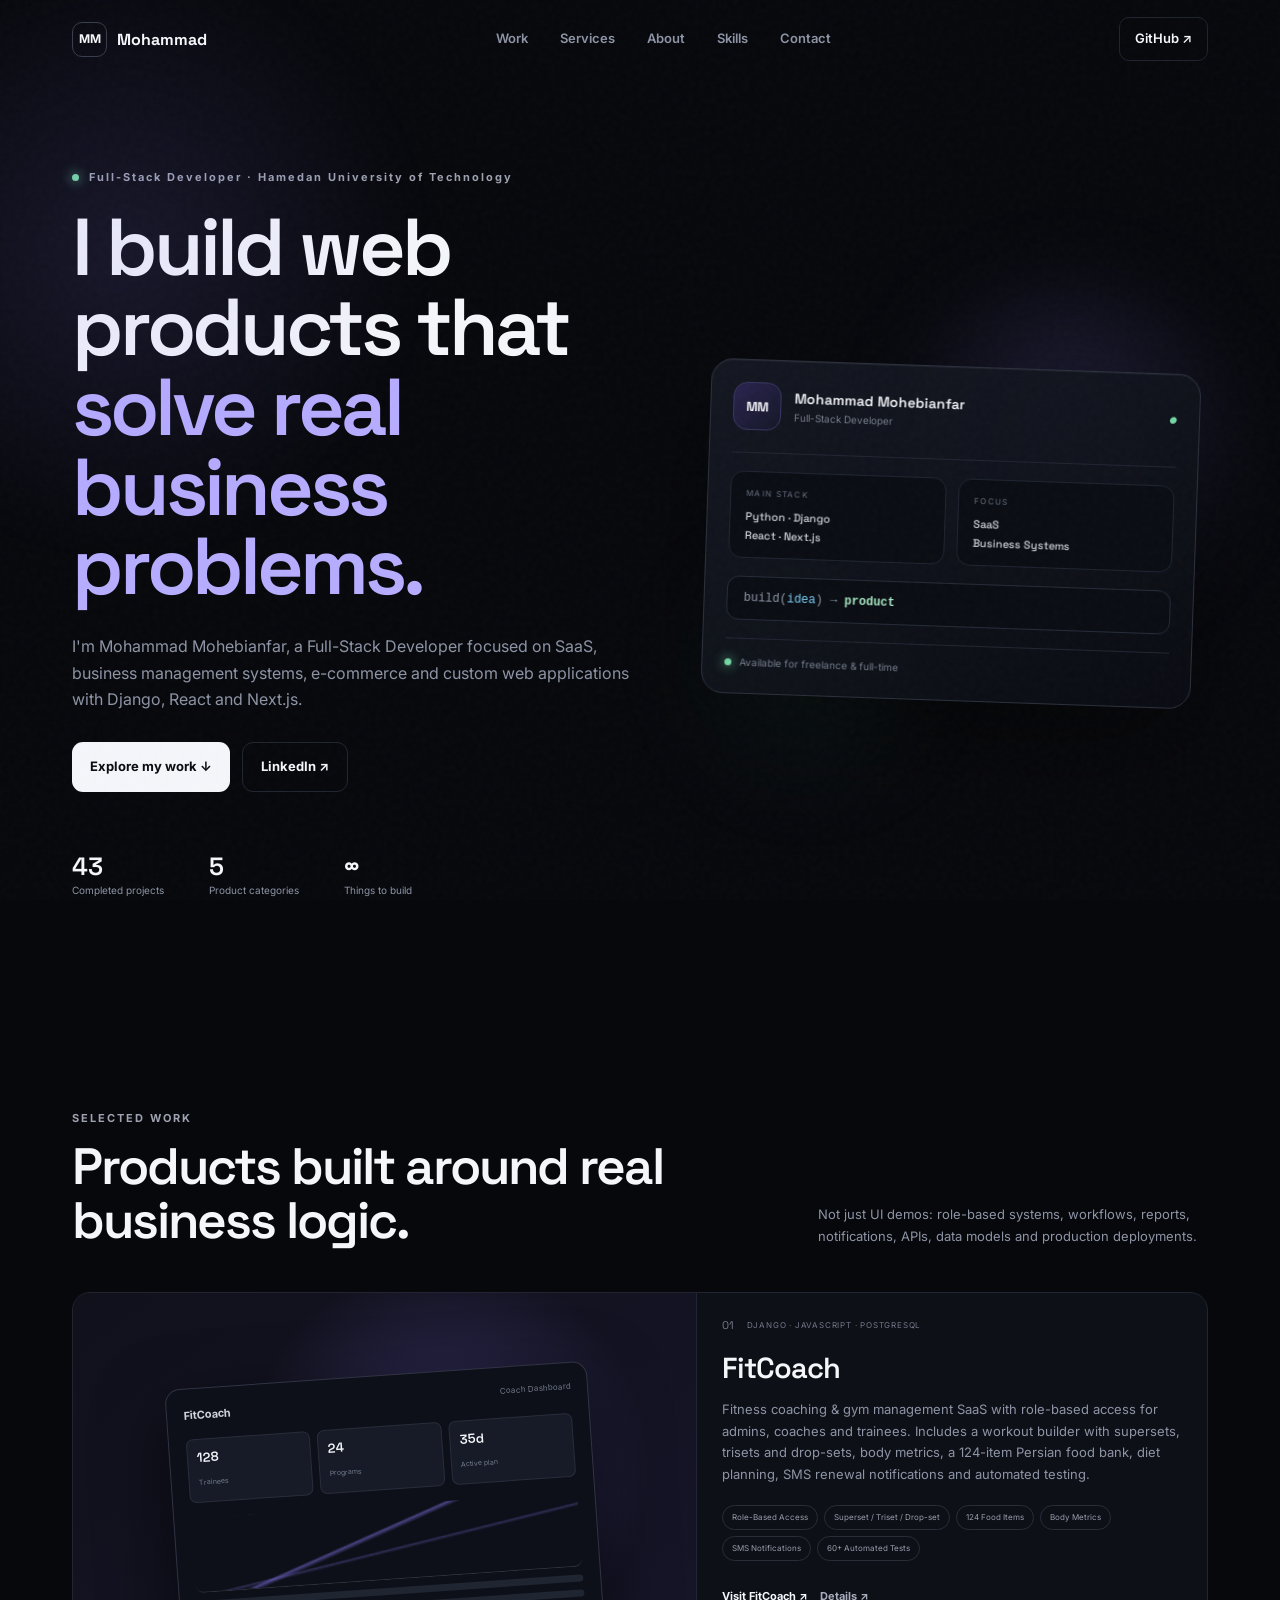
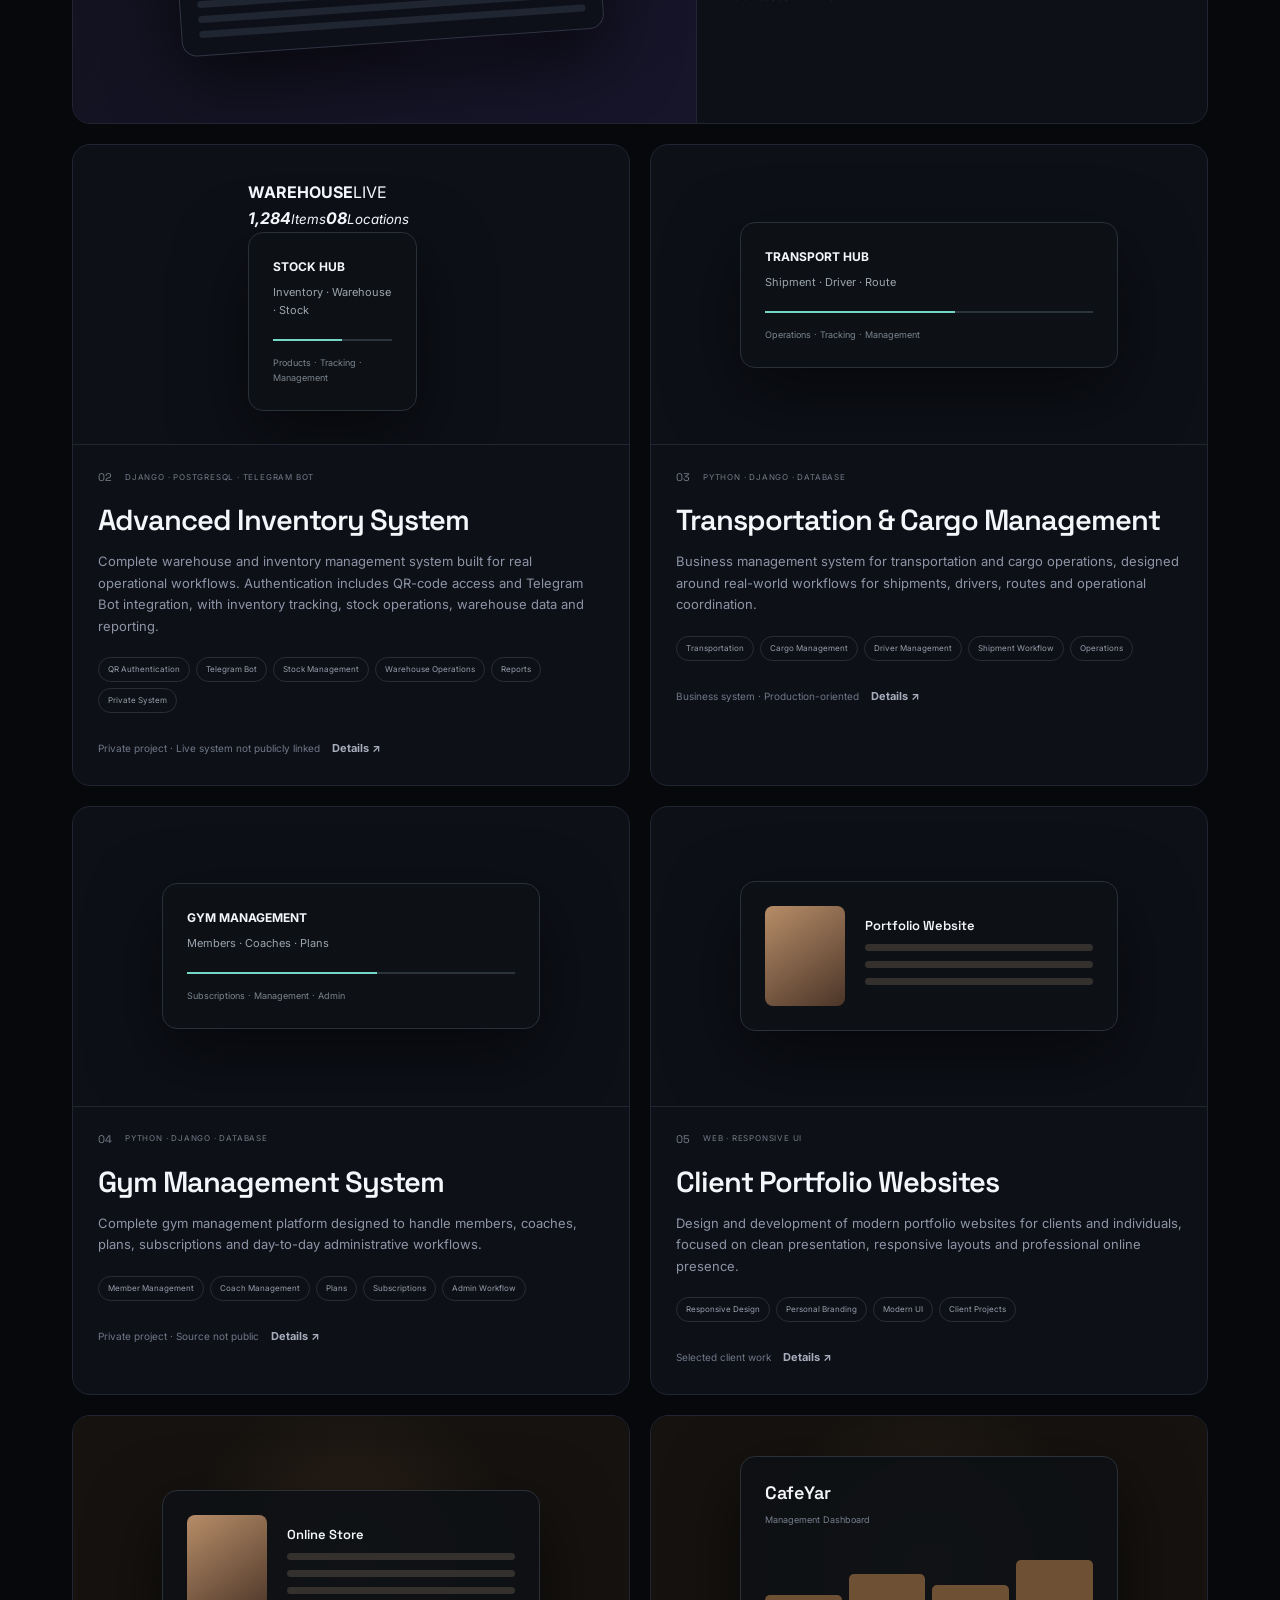
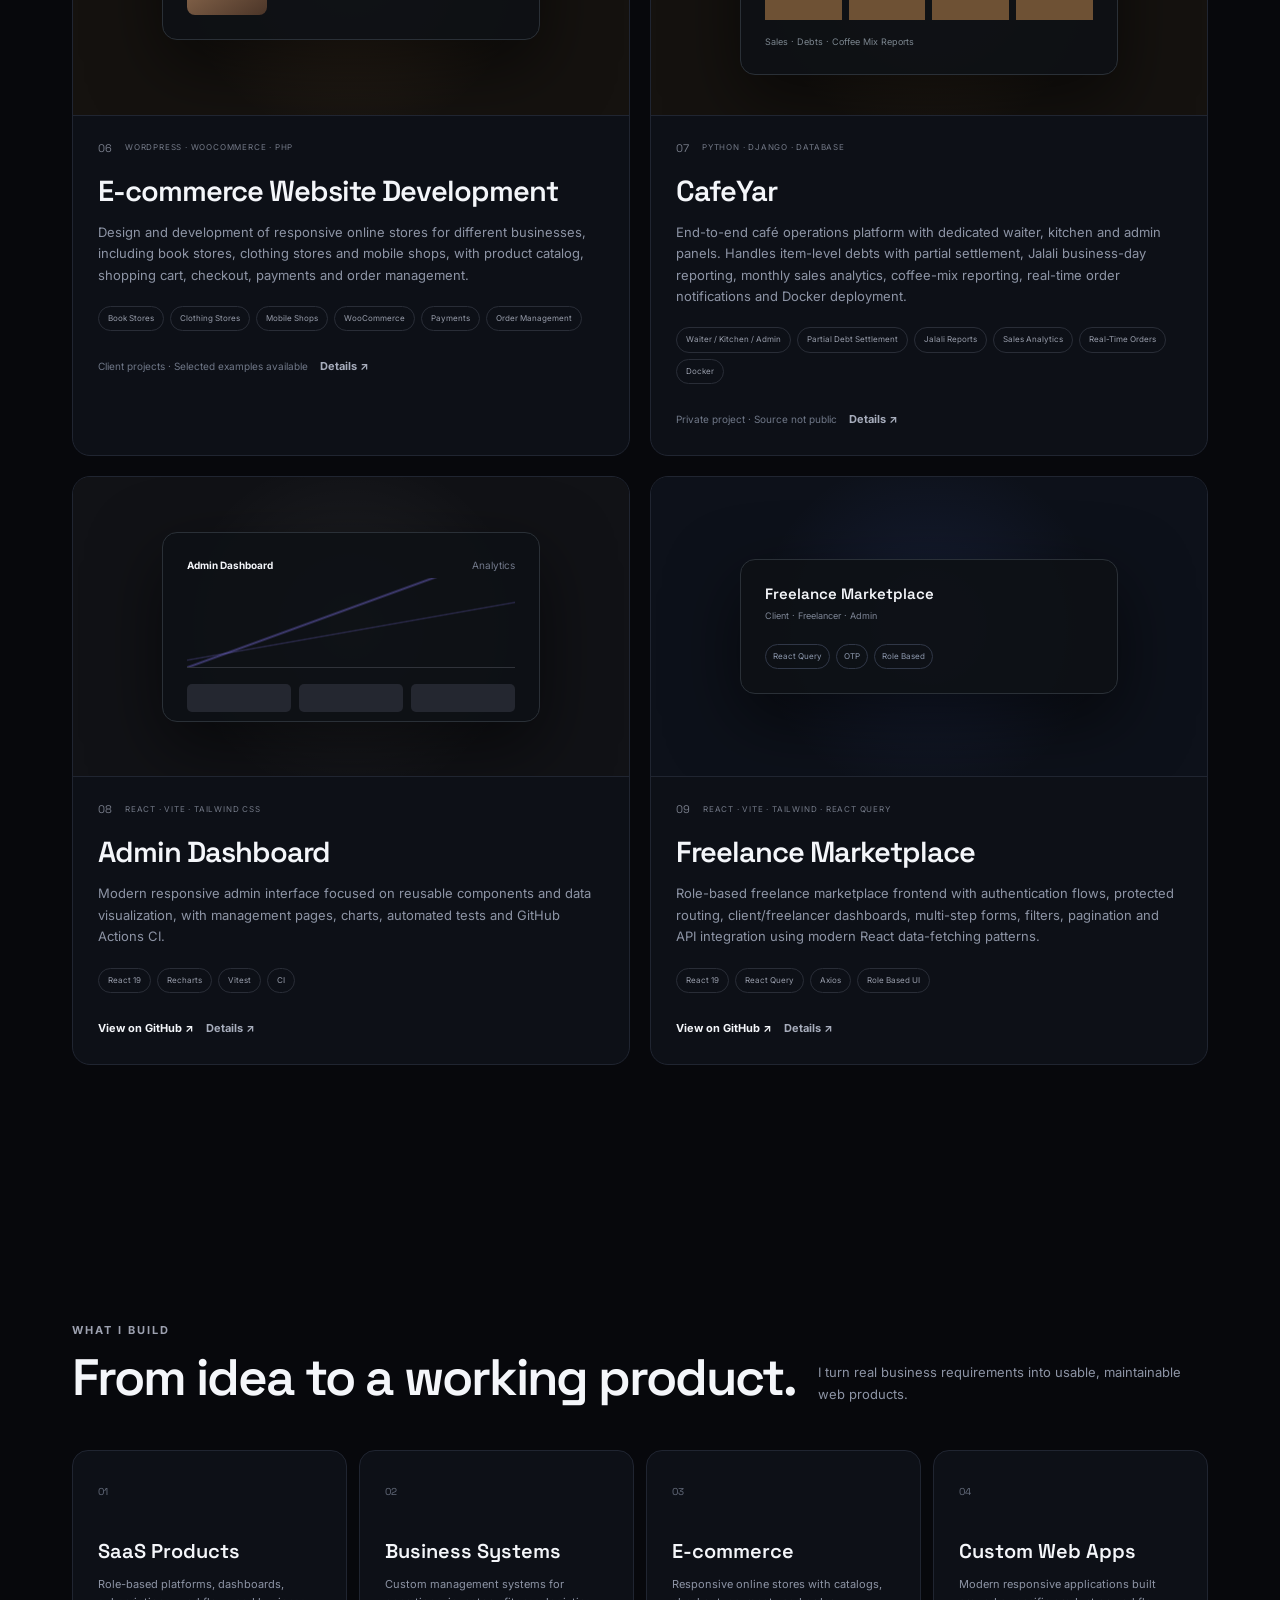
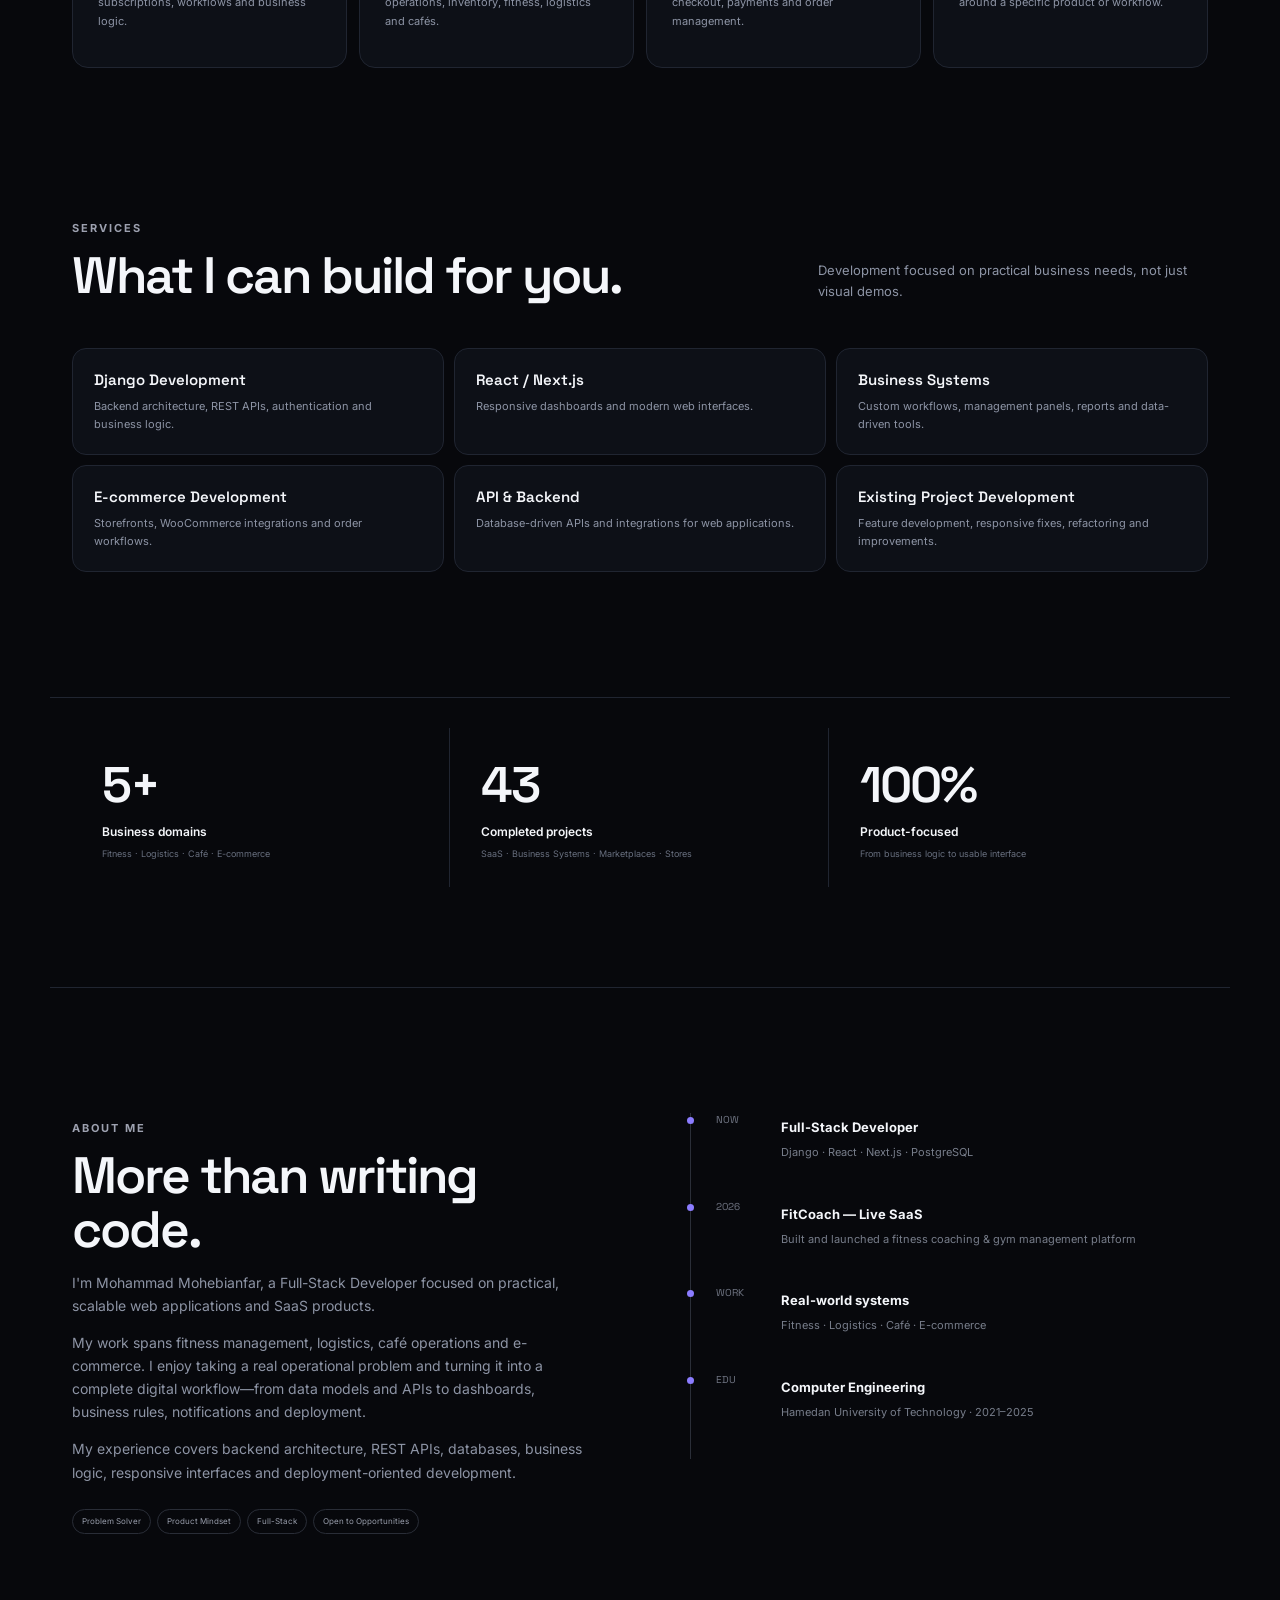
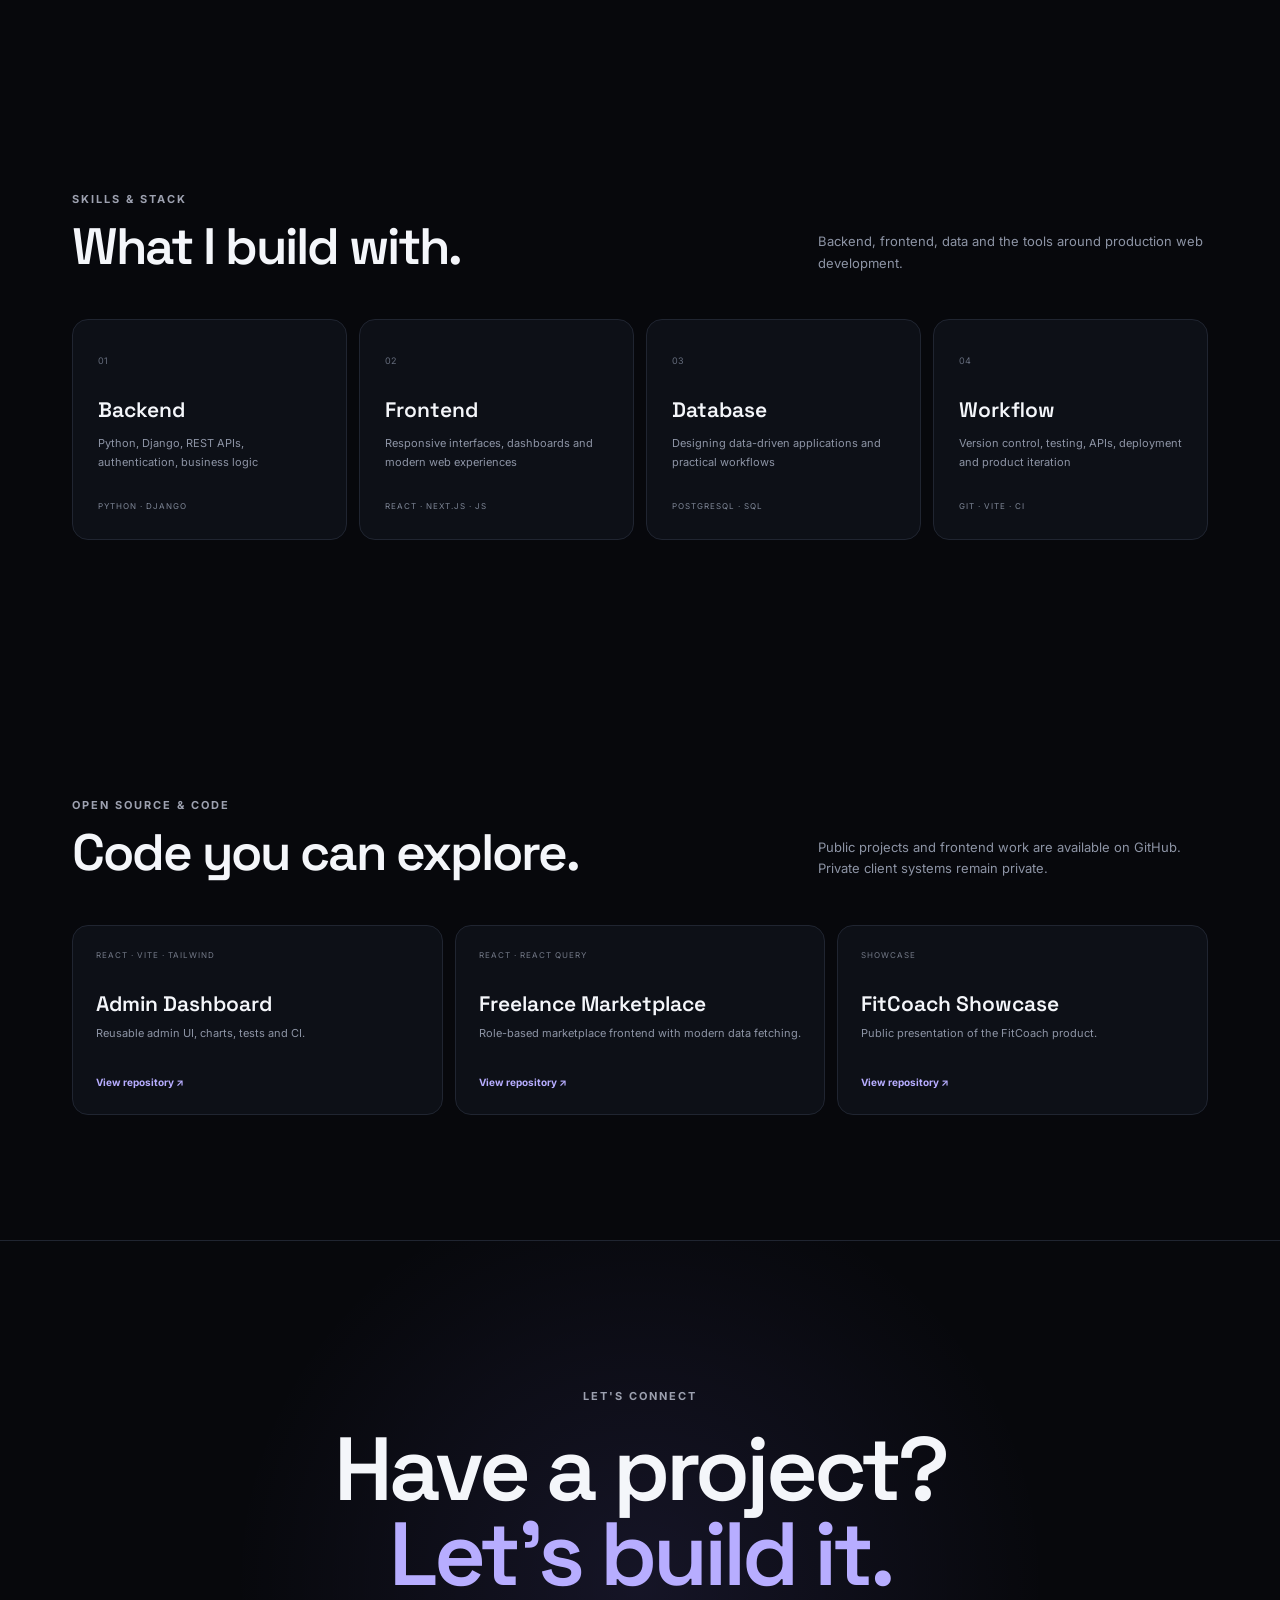
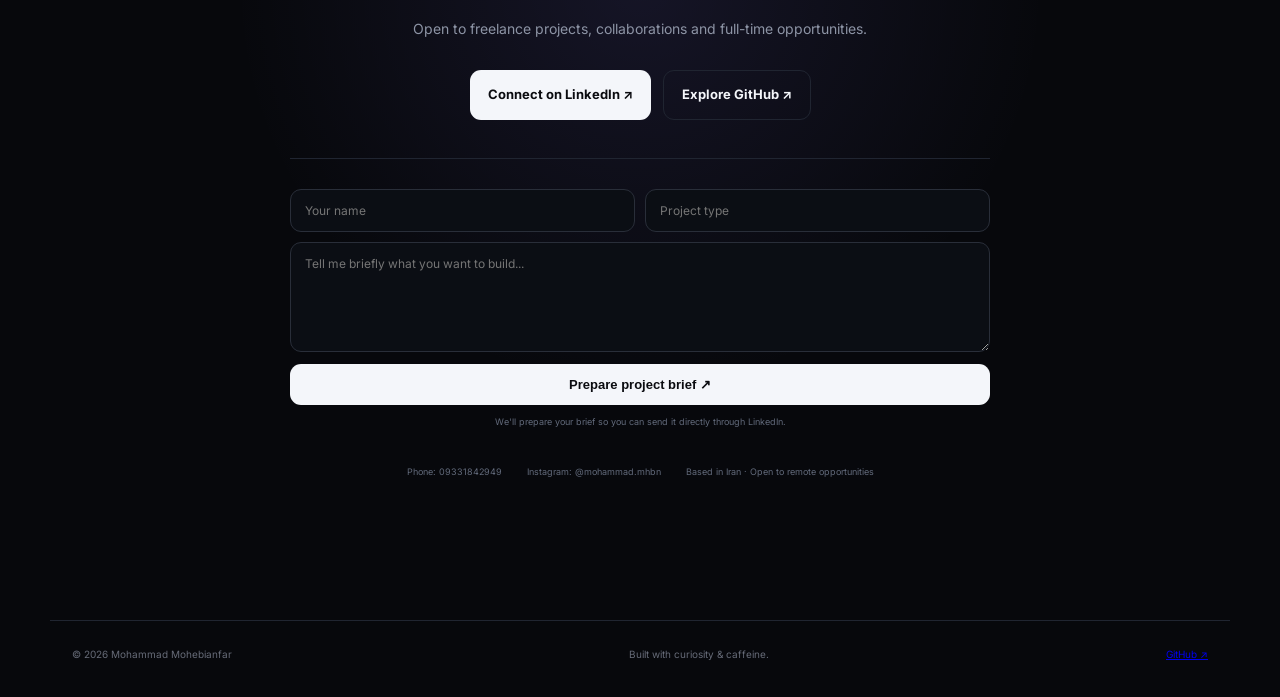
==== commit 3d2d956a: "Improve portfolio navigation and SEO metadata" ====
--- a/index.html
+++ b/index.html
@@ -15,12 +15,13 @@
   <link rel="preconnect" href="https://fonts.gstatic.com" crossorigin>
   <link href="https://fonts.googleapis.com/css2?family=Inter:wght@400;500;600;700;800&family=Space+Grotesk:wght@500;600;700&display=swap" rel="stylesheet">
   <link rel="stylesheet" href="style.css" />
+  <script type="application/ld+json">{"@context":"https://schema.org","@type":"Person","name":"Mohammad Mohebianfar","jobTitle":"Full-Stack Developer","url":"https://www.mohammadmohebian.ir/","sameAs":["https://github.com/MohammadMHB","https://ir.linkedin.com/in/mohammad-mohebianfar-32852b229"]}</script>
 </head>
 <body>
   <div class="noise"></div>
   <header class="nav">
     <a class="brand" href="#top"><span>MM</span><b>Mohammad</b></a>
-    <nav class="desktop-nav"><a href="#work">Work</a><a href="#about">About</a><a href="#skills">Skills</a><a href="#contact">Contact</a></nav><button class="menu-toggle" aria-label="Open menu" aria-expanded="false"><span></span><span></span><span></span></button><div class="mobile-menu"><a href="#work">Work</a><a href="#about">About</a><a href="#skills">Skills</a><a href="#contact">Contact</a></div>
+    <nav class="desktop-nav"><a href="#work">Work</a><a href="#services">Services</a><a href="#about">About</a><a href="#skills">Skills</a><a href="#contact">Contact</a></nav><button class="menu-toggle" aria-label="Open menu" aria-expanded="false"><span></span><span></span><span></span></button><div class="mobile-menu"><a href="#work">Work</a><a href="#services">Services</a><a href="#about">About</a><a href="#skills">Skills</a><a href="#contact">Contact</a></div>
     <a class="nav-cta" href="https://github.com/MohammadMHB" target="_blank" rel="noreferrer">GitHub ↗</a>
   </header>
   <main id="top">
--- a/style.css
+++ b/style.css
@@ -88,3 +88,57 @@
 @media(max-width:380px){
   .project-visual{padding:10px}.project-visual .product-screen,.project-visual .route-card,.project-visual .admin-card,.project-visual .shop-card,.project-visual .cafe-card,.project-visual .freelance-card{width:min(92%,270px);max-width:270px}
 }
+
+/* ===== PORTFOLIO UPGRADE ===== */
+.build-grid{display:grid;grid-template-columns:repeat(4,1fr);gap:12px}
+.build-card{background:var(--panel);border:1px solid var(--line);border-radius:16px;padding:25px;min-height:210px;transition:.3s}
+.build-card:hover,.service-item:hover,.repo-card:hover{transform:translateY(-4px);border-color:#383d4b}
+.build-card>span{font:10px "Space Grotesk";color:#646b7b}
+.build-card b{display:block;font:600 20px "Space Grotesk";margin-top:35px}
+.build-card p{font-size:11px;color:var(--muted);line-height:1.7}
+.services-section{padding-top:20px}
+.services-grid{display:grid;grid-template-columns:repeat(3,1fr);gap:10px}
+.service-item{background:var(--panel);border:1px solid var(--line);border-radius:14px;padding:21px;display:flex;flex-direction:column;gap:8px;transition:.3s}
+.service-item b{font:600 15px "Space Grotesk"}
+.service-item span{font-size:11px;color:var(--muted);line-height:1.65}
+.repo-grid{display:grid;grid-template-columns:repeat(3,1fr);gap:12px}
+.repo-card{display:flex;flex-direction:column;min-height:190px;padding:23px;background:var(--panel);border:1px solid var(--line);border-radius:16px;text-decoration:none;color:var(--text);transition:.3s}
+.repo-card span{font-size:8px;letter-spacing:1px;color:#737987}
+.repo-card b{font:600 21px "Space Grotesk";margin-top:28px}
+.repo-card small{font-size:11px;color:var(--muted);line-height:1.6;margin-top:8px}
+.repo-card strong{font-size:10px;margin-top:auto;color:var(--accent2)}
+.project-details-btn{display:inline-flex;align-items:center;gap:8px;margin-left:12px;border:0;background:none;color:#a7adbc;font:700 11px Inter;cursor:pointer;padding:0}
+.project-details-btn:hover{color:var(--accent2)}
+.project-modal{position:fixed;inset:0;z-index:100;display:none;align-items:center;justify-content:center;padding:20px}
+.project-modal.open{display:flex}
+.modal-backdrop{position:absolute;inset:0;background:rgba(3,4,8,.78);backdrop-filter:blur(8px)}
+.modal-card{position:relative;z-index:2;width:min(680px,100%);max-height:85vh;overflow:auto;padding:32px;background:linear-gradient(145deg,#11151e,#0b0e14);border:1px solid #303541;border-radius:22px;box-shadow:0 30px 100px rgba(0,0,0,.6)}
+.modal-close{position:absolute;right:18px;top:15px;width:34px;height:34px;border:1px solid var(--line);border-radius:9px;background:var(--panel);color:var(--text);font-size:22px;cursor:pointer}
+.modal-card h2{font:600 34px "Space Grotesk";margin:14px 0 10px;letter-spacing:-1px}
+.modal-card p{color:var(--muted);font-size:13px;line-height:1.8}
+.project-form{max-width:700px;margin:38px auto 0;padding-top:30px;border-top:1px solid var(--line);display:grid;gap:10px;text-align:left}
+.form-row{display:grid;grid-template-columns:1fr 1fr;gap:10px}
+.project-form input,.project-form textarea{width:100%;box-sizing:border-box;background:#0b0e14;border:1px solid #292e39;border-radius:11px;padding:13px 14px;color:var(--text);font:12px Inter;outline:none}
+.project-form textarea{resize:vertical;min-height:110px}
+.project-form input:focus,.project-form textarea:focus{border-color:#4b5263}
+.project-form button{border:0;justify-content:center;cursor:pointer;margin-top:2px}
+.project-form small{color:#626a7b;font-size:9px;text-align:center}
+
+/* ===== RESPONSIVE UPGRADE ===== */
+@media(max-width:900px){
+  .build-grid{grid-template-columns:1fr 1fr}
+  .services-grid{grid-template-columns:1fr 1fr}
+  .repo-grid{grid-template-columns:1fr 1fr}
+}
+@media(max-width:640px){
+  .build-grid,.services-grid,.repo-grid{grid-template-columns:1fr}
+  .build-card{min-height:auto;padding:20px}
+  .build-card b{margin-top:22px;font-size:19px}
+  .service-item{padding:18px}
+  .repo-card{min-height:165px;padding:19px}
+  .repo-card b{font-size:19px;margin-top:20px}
+  .modal-card{padding:25px 19px;border-radius:17px}
+  .modal-card h2{font-size:27px;padding-right:30px}
+  .form-row{grid-template-columns:1fr}
+  .project-form{margin-top:28px;padding-top:24px}
+}
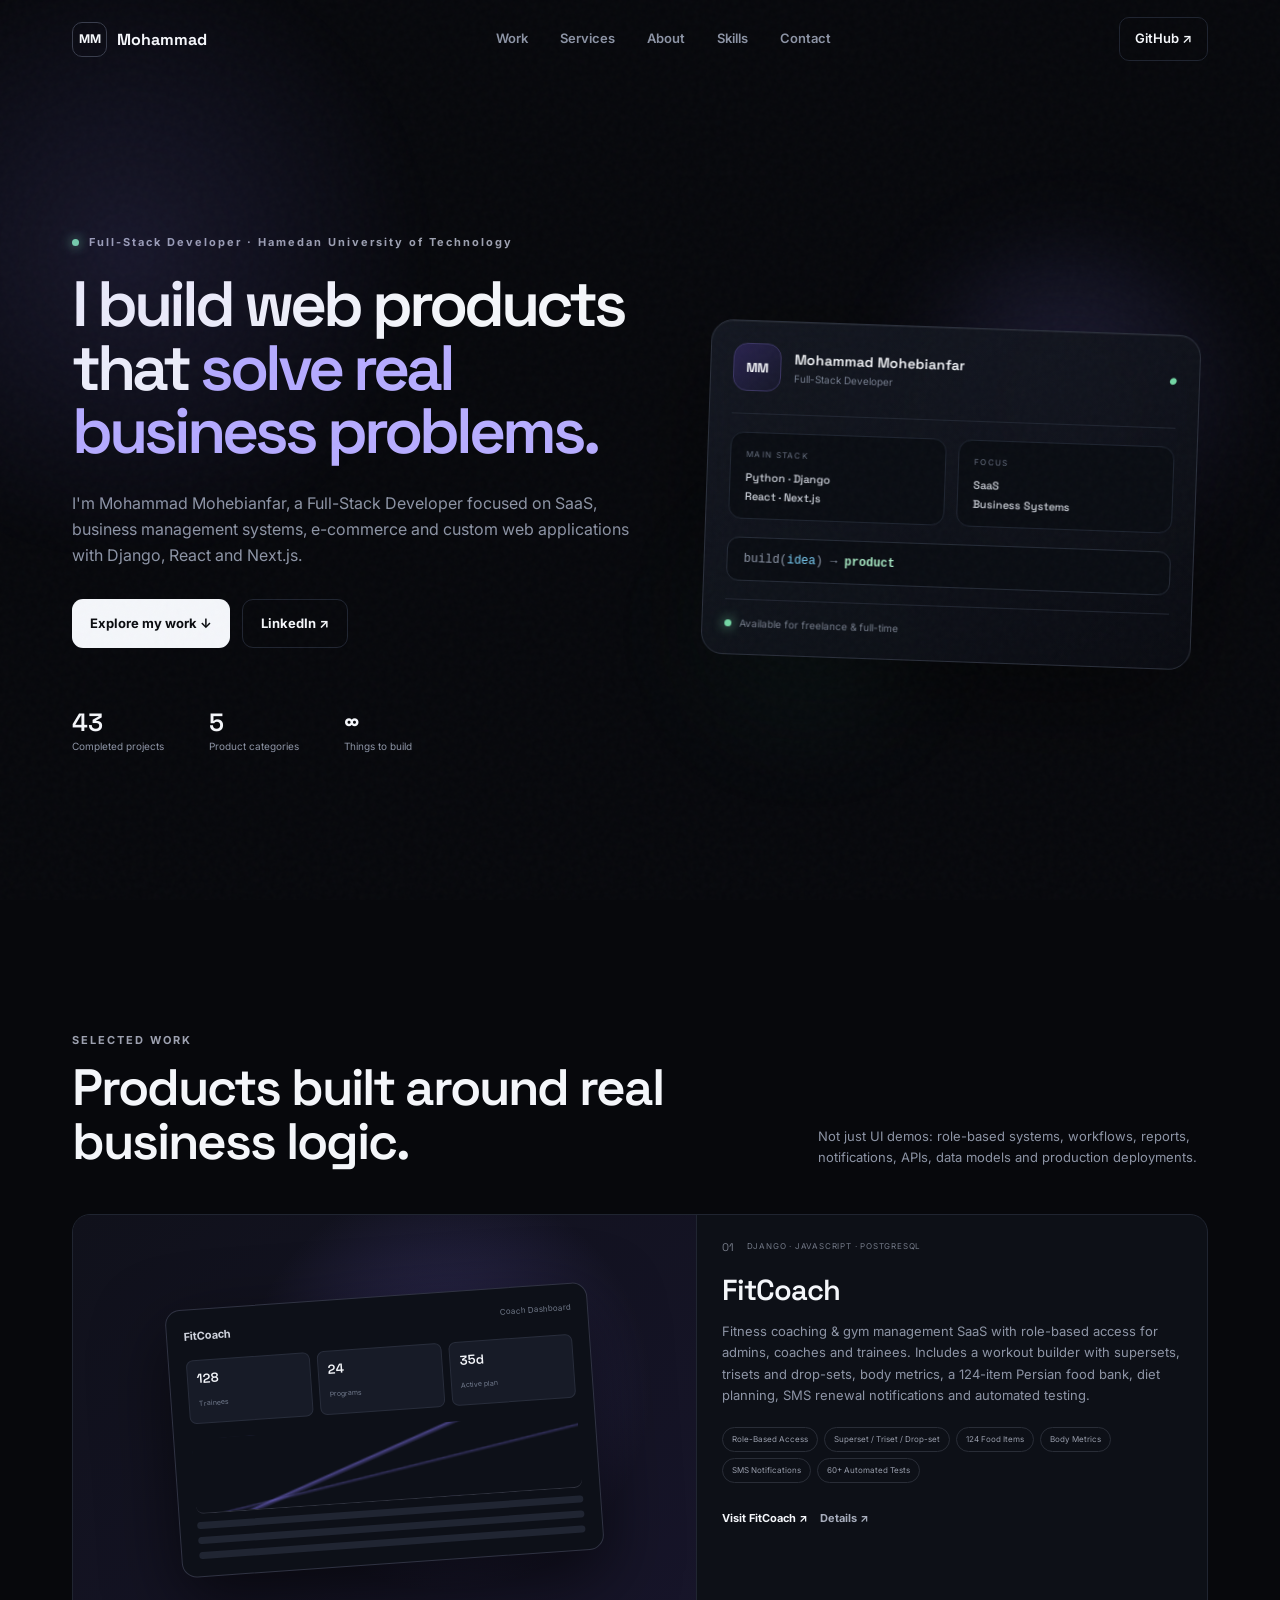
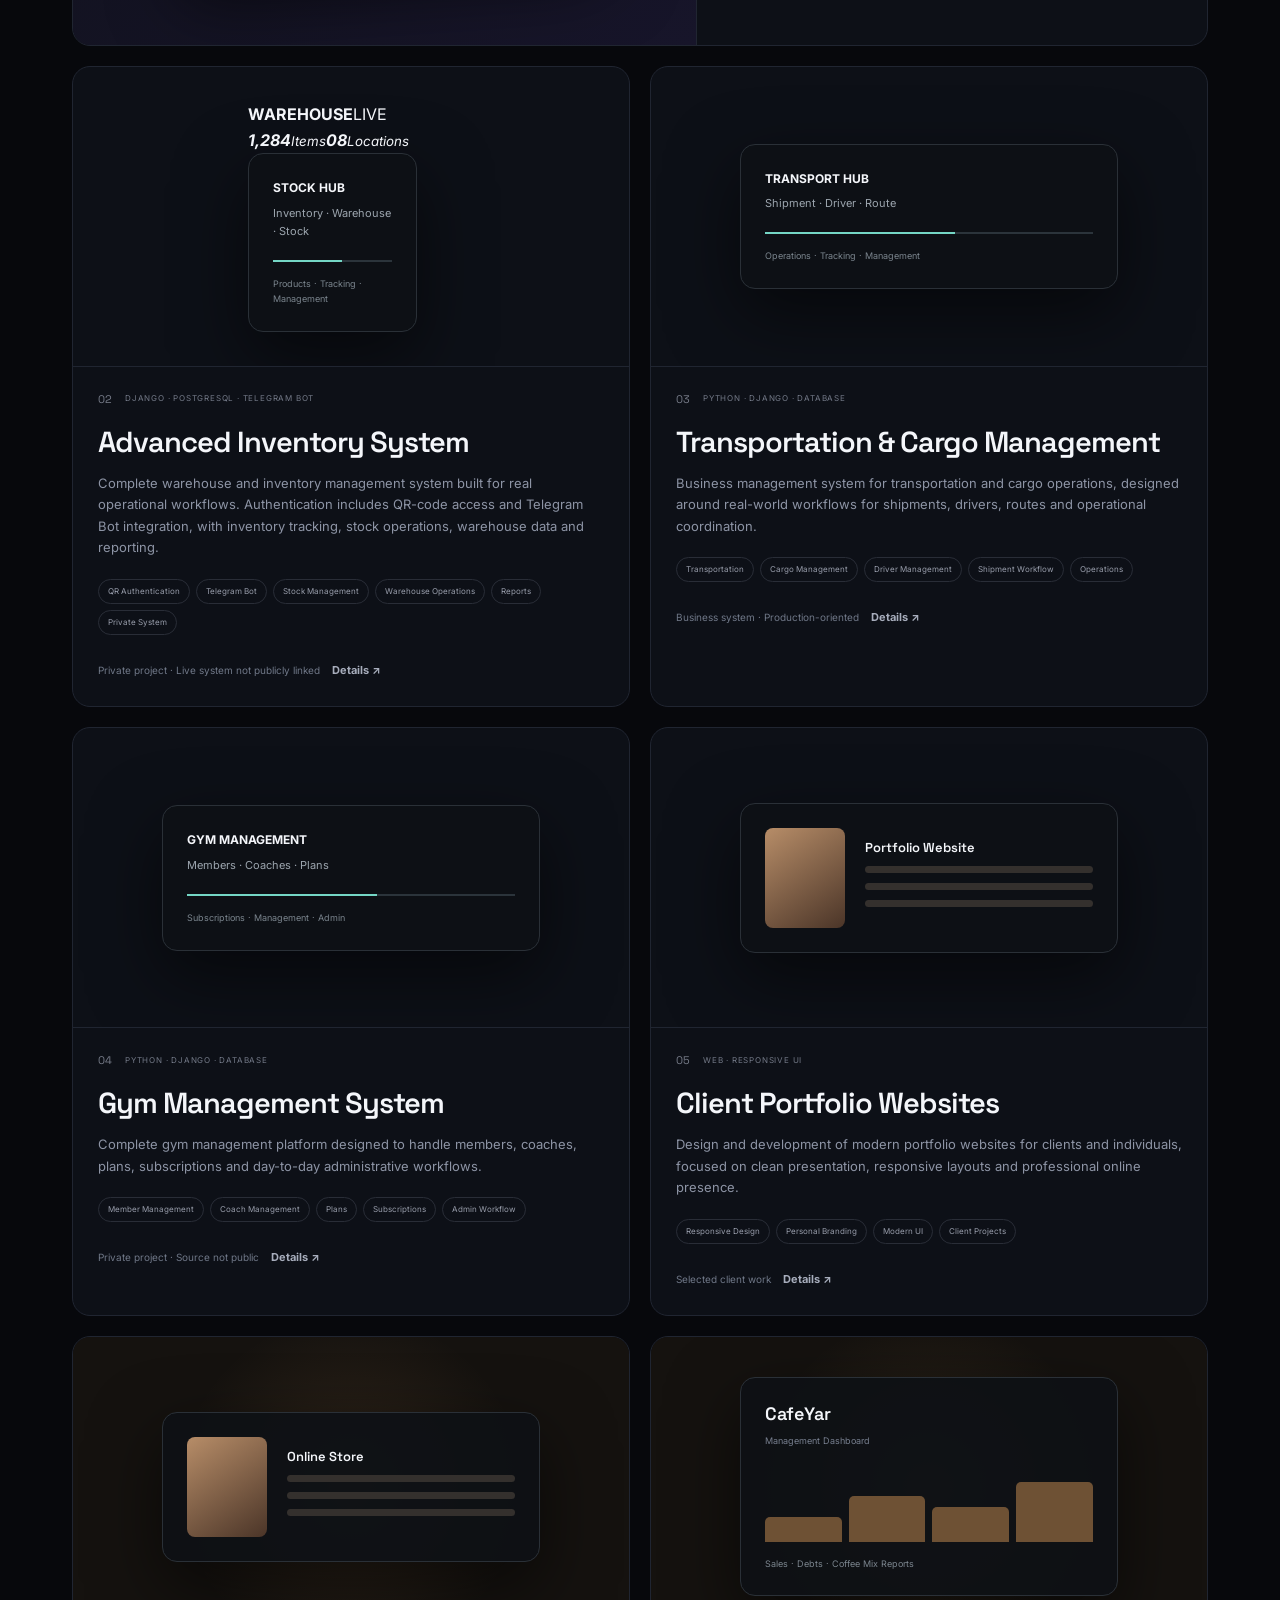
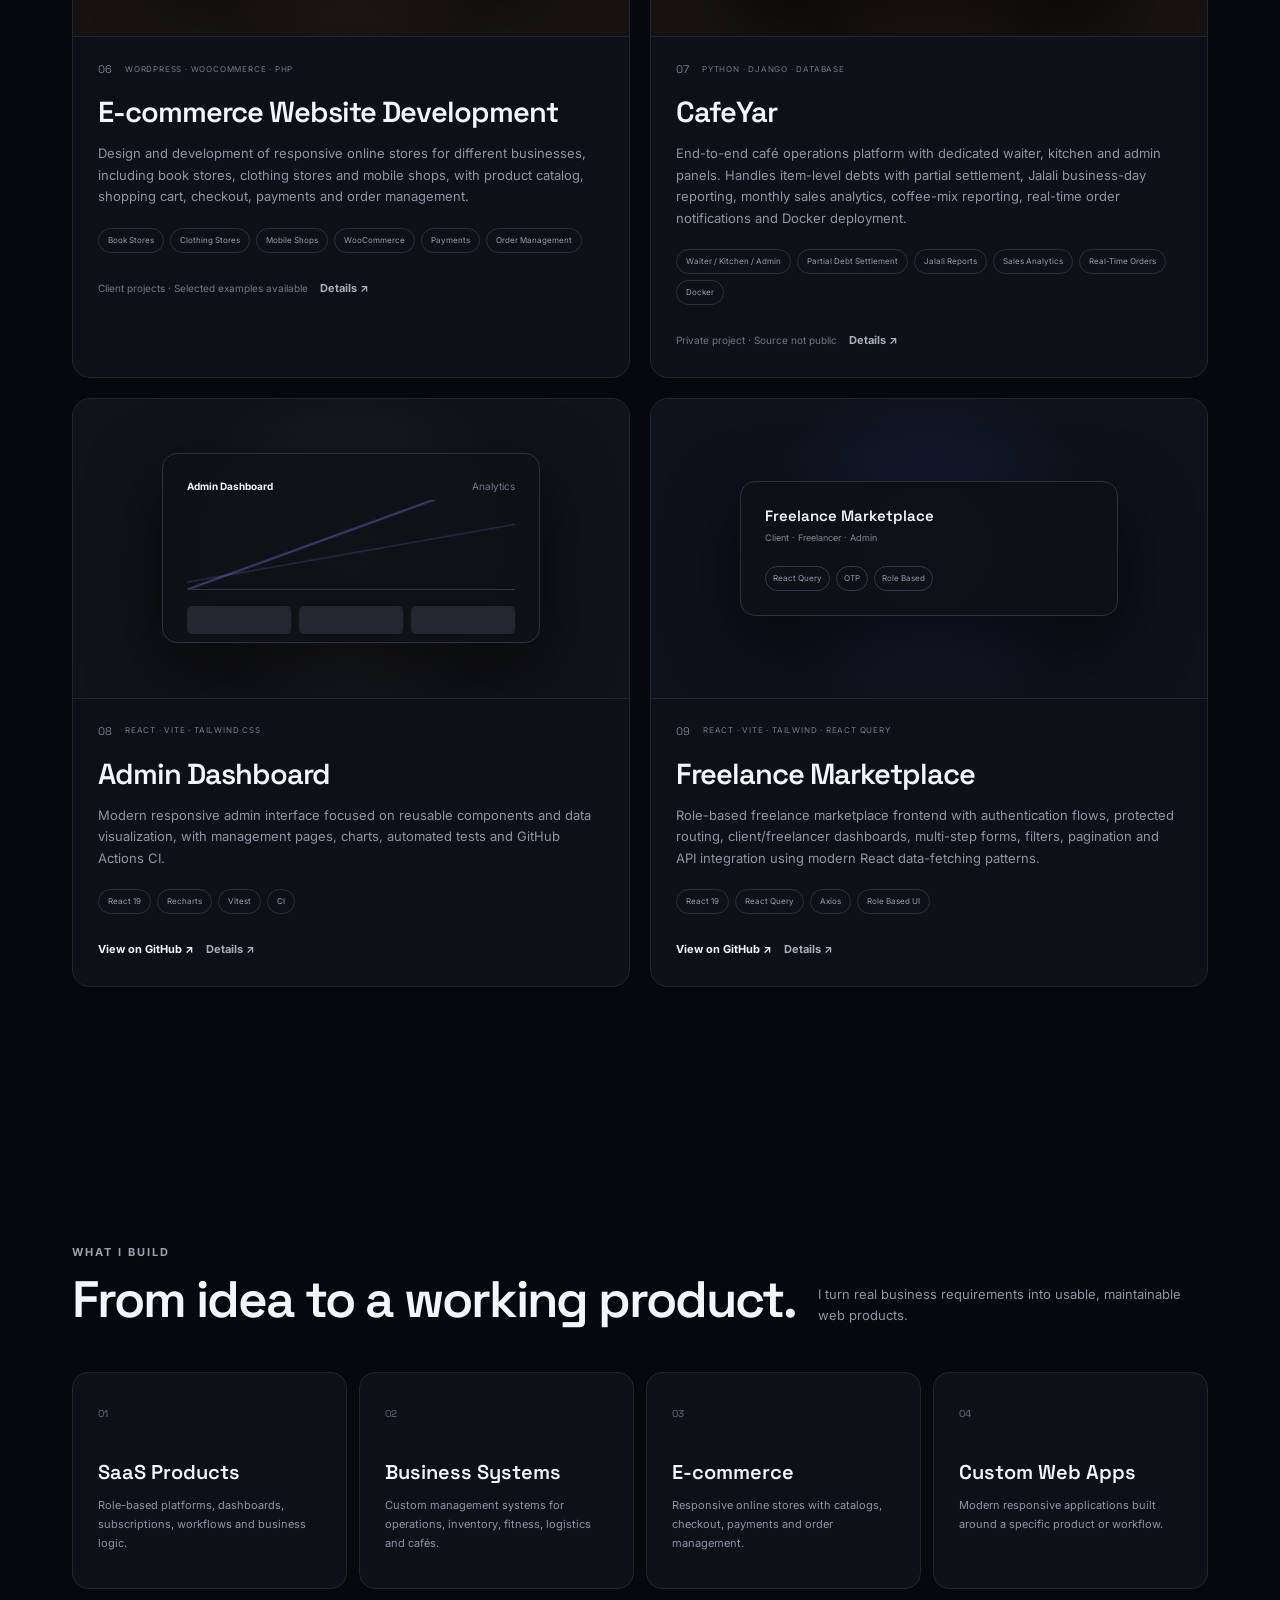
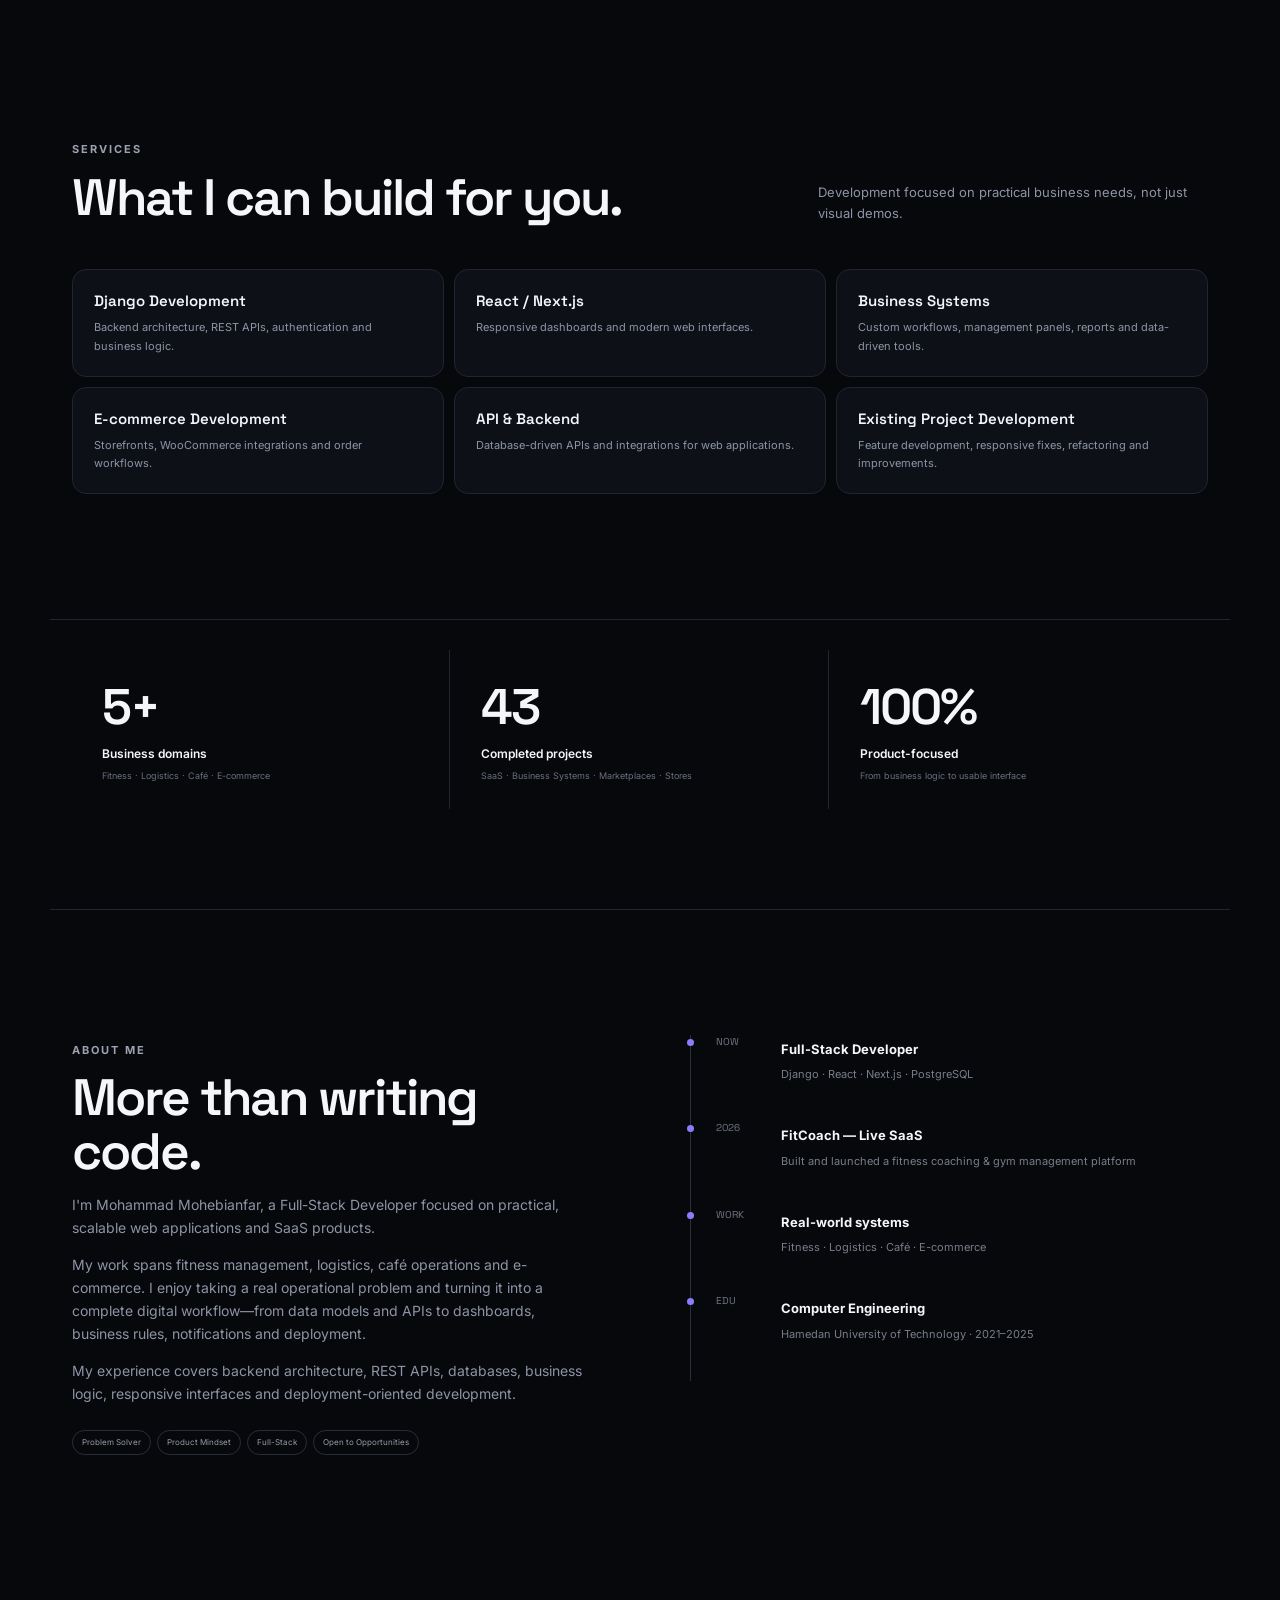
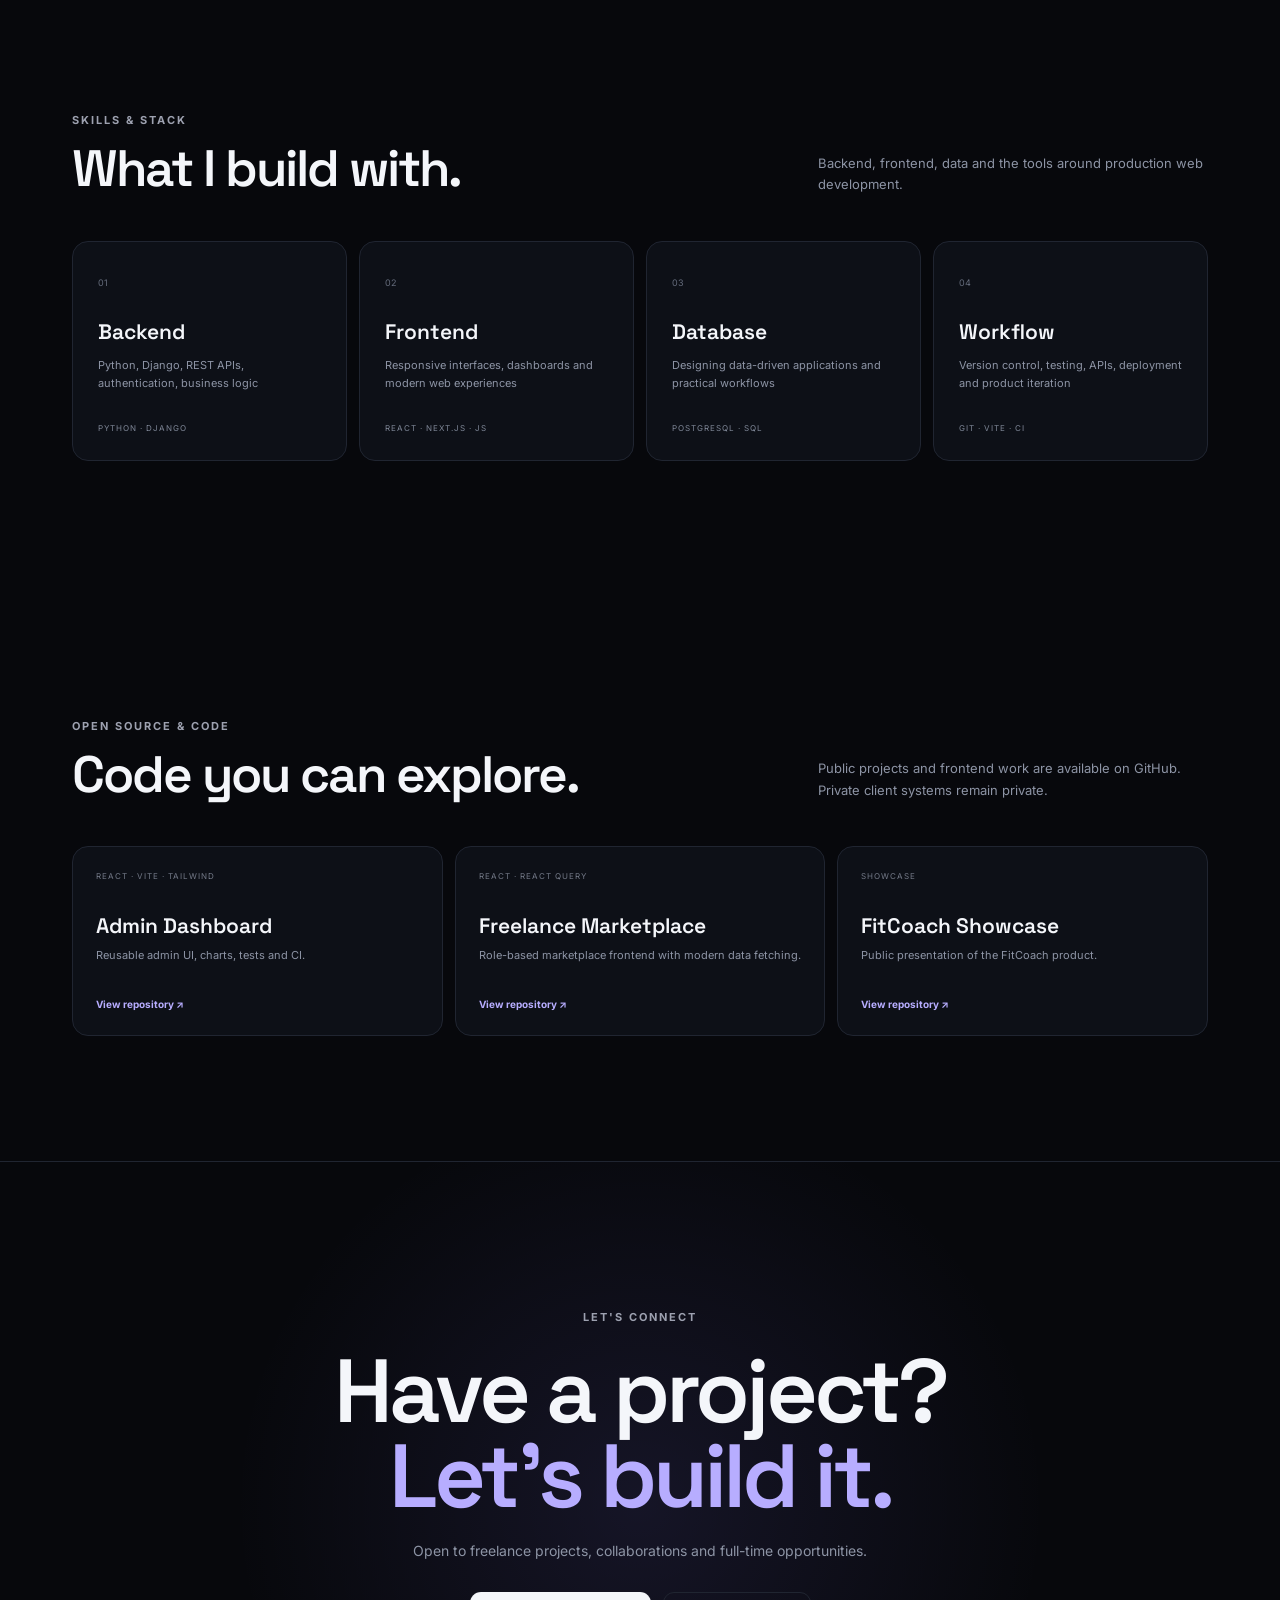
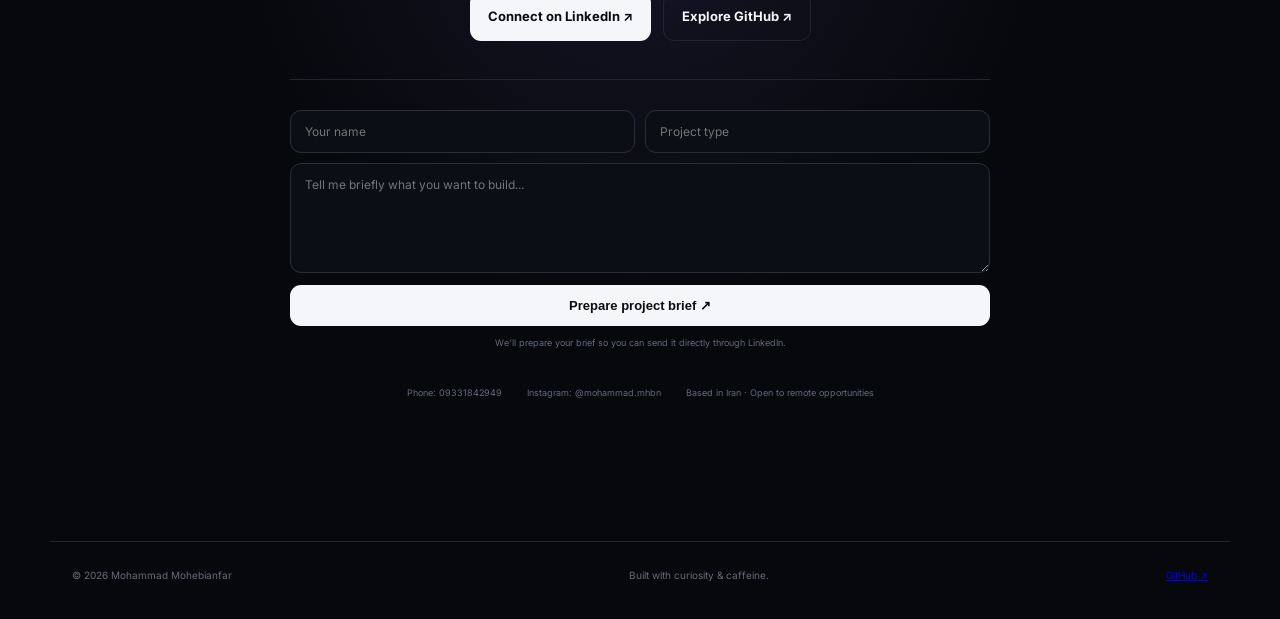
==== commit 002e6537: "Fix LinkedIn profile URL" ====
--- a/index.html
+++ b/index.html
@@ -15,7 +15,7 @@
   <link rel="preconnect" href="https://fonts.gstatic.com" crossorigin>
   <link href="https://fonts.googleapis.com/css2?family=Inter:wght@400;500;600;700;800&family=Space+Grotesk:wght@500;600;700&display=swap" rel="stylesheet">
   <link rel="stylesheet" href="style.css" />
-  <script type="application/ld+json">{"@context":"https://schema.org","@type":"Person","name":"Mohammad Mohebianfar","jobTitle":"Full-Stack Developer","url":"https://www.mohammadmohebian.ir/","sameAs":["https://github.com/MohammadMHB","https://ir.linkedin.com/in/mohammad-mohebianfar-32852b229"]}</script>
+  <script type="application/ld+json">{"@context":"https://schema.org","@type":"Person","name":"Mohammad Mohebianfar","jobTitle":"Full-Stack Developer","url":"https://www.mohammadmohebian.ir/","sameAs":["https://github.com/MohammadMHB","https://www.linkedin.com/in/mohammadmohebianfar"]}</script>
 </head>
 <body>
   <div class="noise"></div>
@@ -82,7 +82,7 @@
         <a class="repo-card" href="https://github.com/MohammadMHB/FitCoach-Showcase" target="_blank" rel="noreferrer"><span>SHOWCASE</span><b>FitCoach Showcase</b><small>Public presentation of the FitCoach product.</small><strong>View repository ↗</strong></a>
       </div>
     </section>
-    <section class="contact section" id="contact"><div class="contact-inner reveal"><span class="label">LET'S CONNECT</span><h2>Have a project?<br><em>Let's build it.</em></h2><p>Open to freelance projects, collaborations and full-time opportunities.</p><div class="contact-actions"><a class="btn primary" href="https://ir.linkedin.com/in/mohammad-mohebianfar-32852b229" target="_blank" rel="noreferrer">Connect on LinkedIn ↗</a><a class="btn ghost" href="https://github.com/MohammadMHB" target="_blank" rel="noreferrer">Explore GitHub ↗</a></div>
+    <section class="contact section" id="contact"><div class="contact-inner reveal"><span class="label">LET'S CONNECT</span><h2>Have a project?<br><em>Let's build it.</em></h2><p>Open to freelance projects, collaborations and full-time opportunities.</p><div class="contact-actions"><a class="btn primary" href="https://www.linkedin.com/in/mohammadmohebianfar" target="_blank" rel="noreferrer">Connect on LinkedIn ↗</a><a class="btn ghost" href="https://github.com/MohammadMHB" target="_blank" rel="noreferrer">Explore GitHub ↗</a></div>
       <form class="project-form" id="project-form">
         <div class="form-row"><input name="name" placeholder="Your name" required /><input name="project" placeholder="Project type" required /></div>
         <textarea name="message" rows="4" placeholder="Tell me briefly what you want to build..." required></textarea>
--- a/style.css
+++ b/style.css
@@ -142,3 +142,8 @@
   .form-row{grid-template-columns:1fr}
   .project-form{margin-top:28px;padding-top:24px}
 }
+
+
+/* Hero heading size refinement */
+.hero-copy h1{font-size:clamp(44px,5vw,68px)}
+@media(max-width:640px){.hero-copy h1{font-size:clamp(34px,9vw,46px);line-height:1.05}}
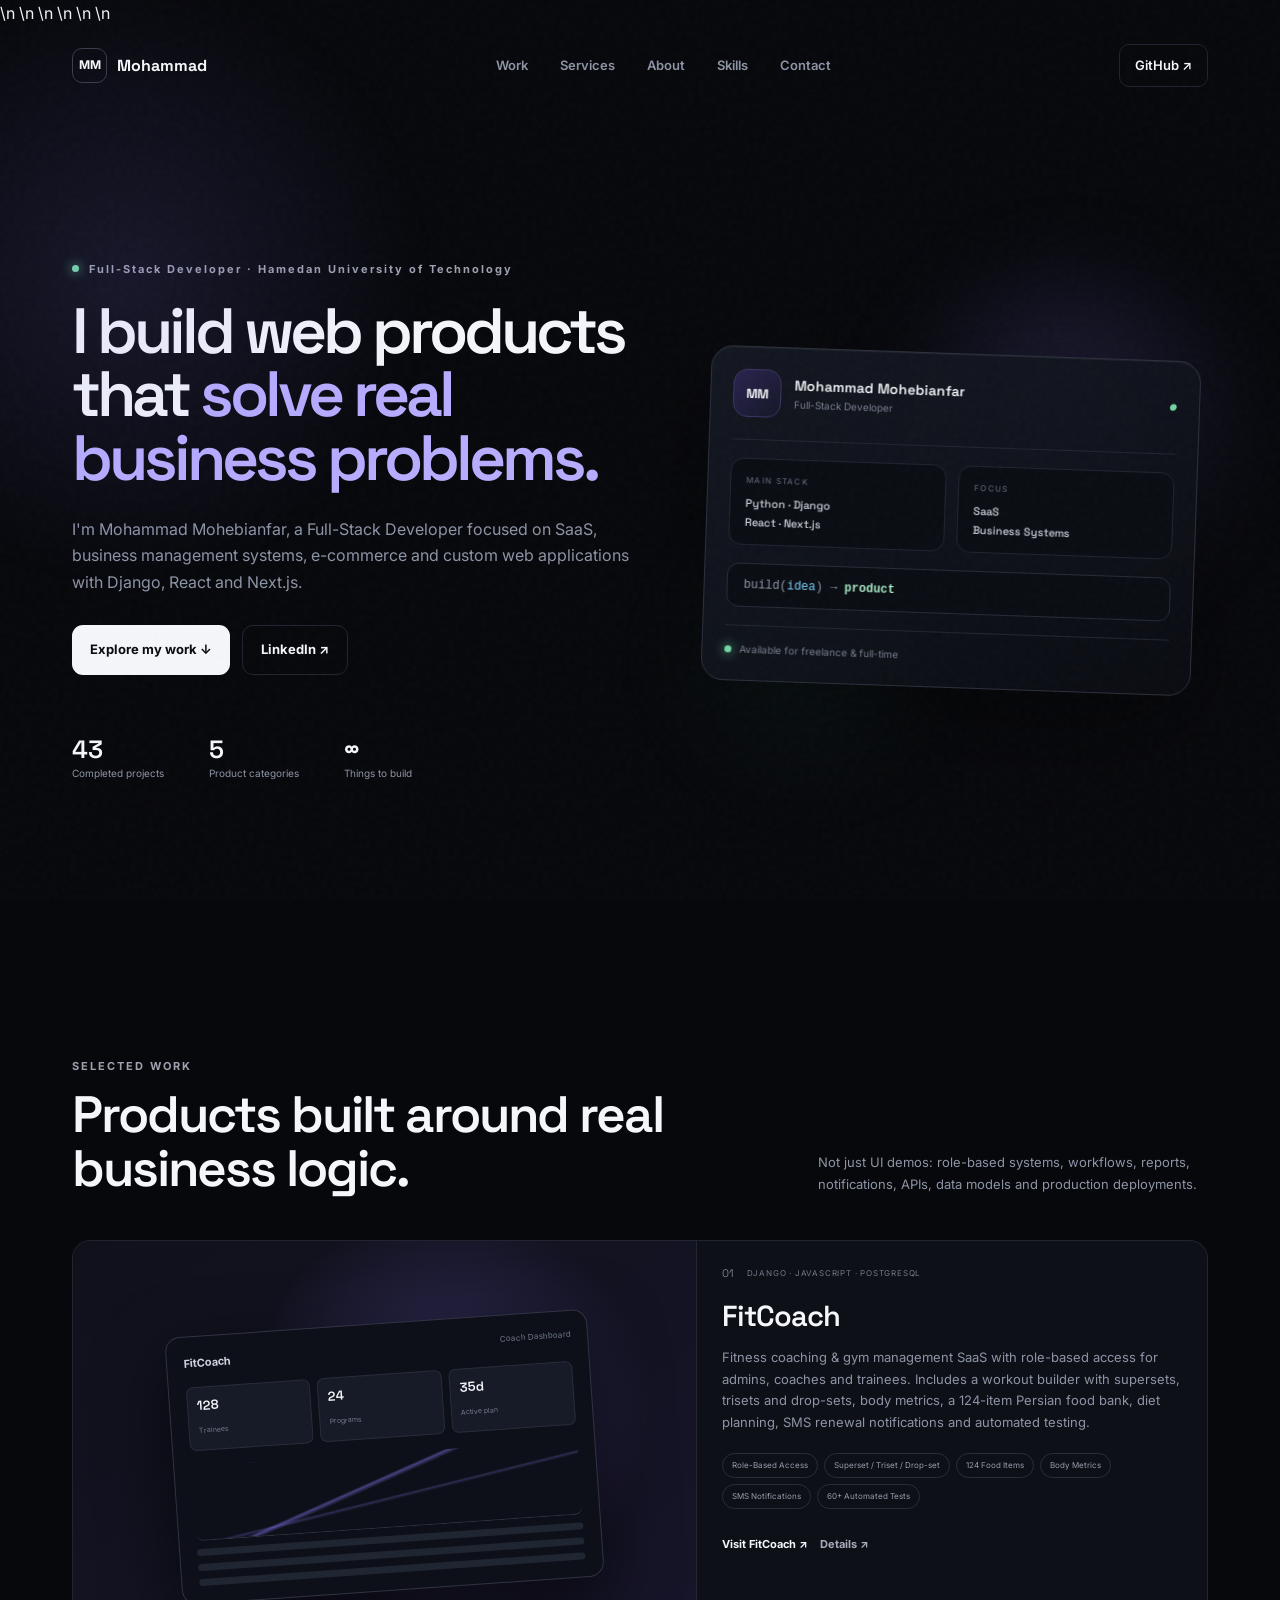
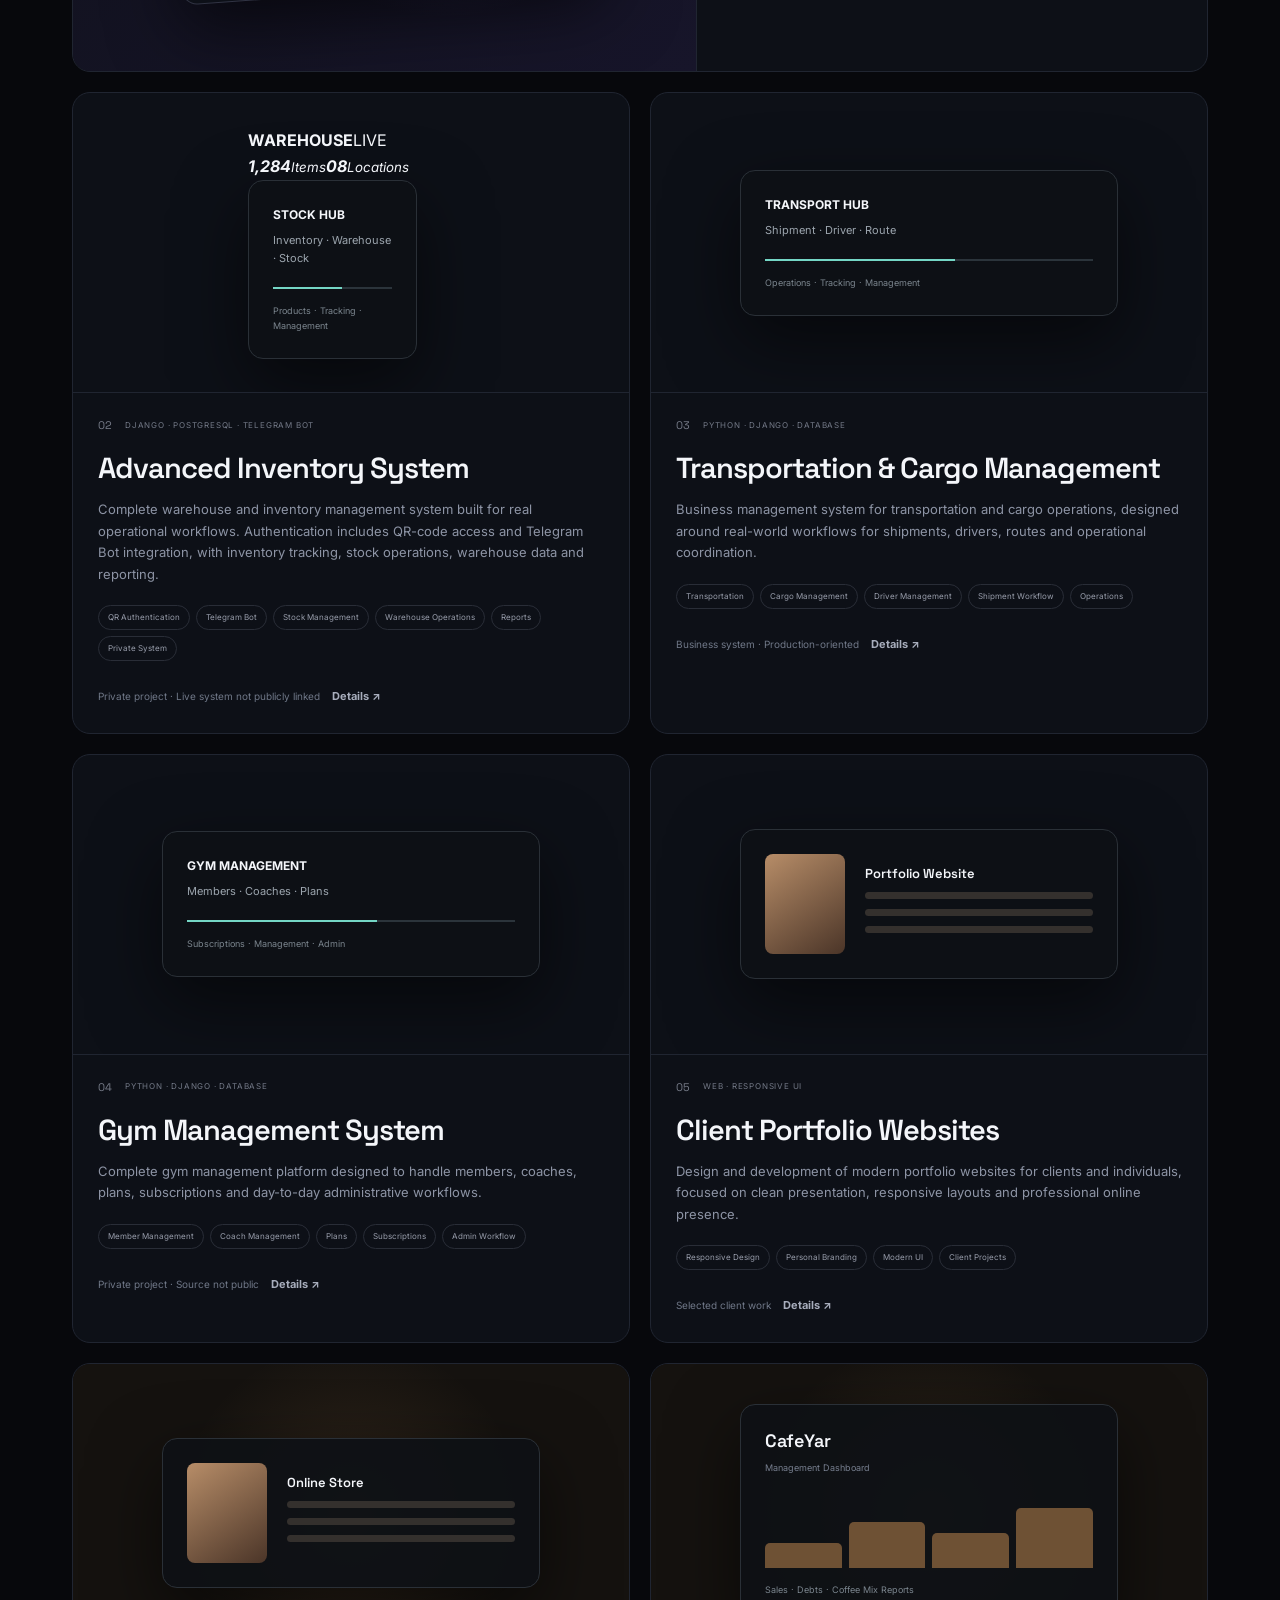
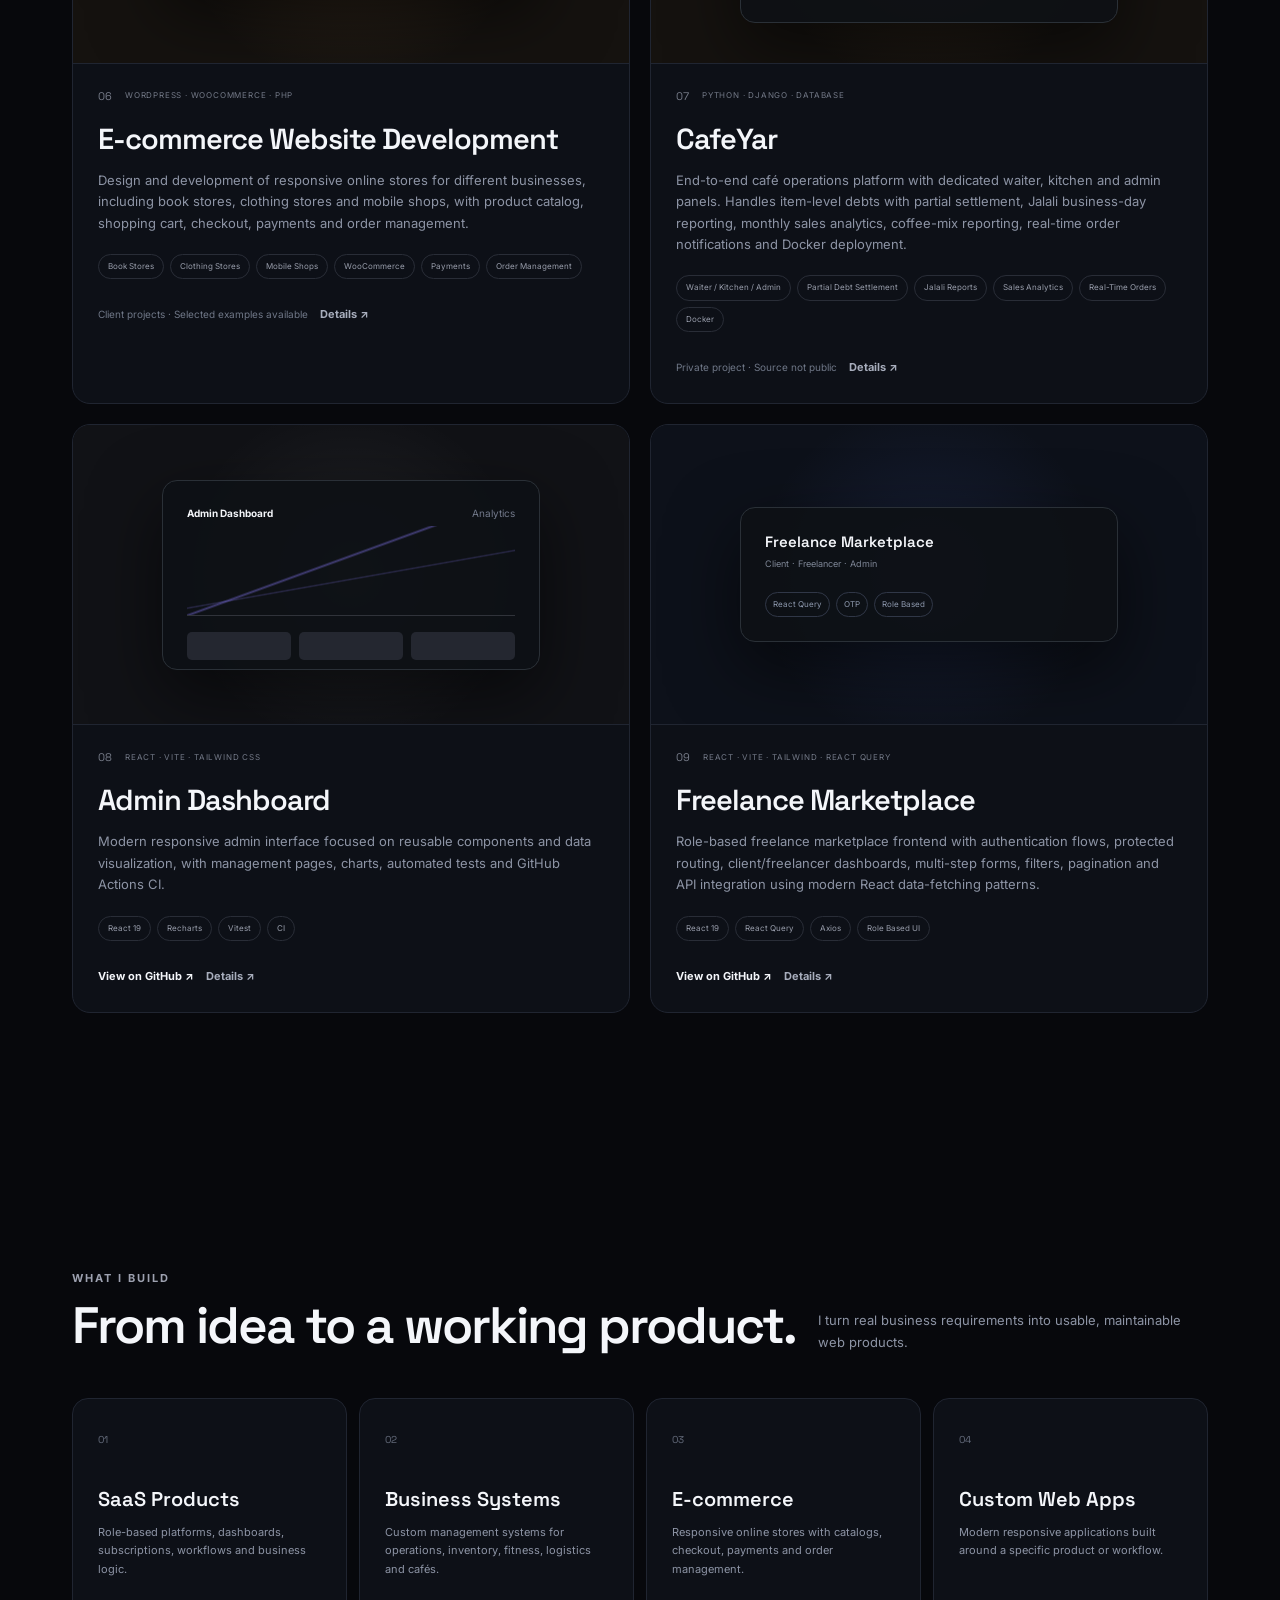
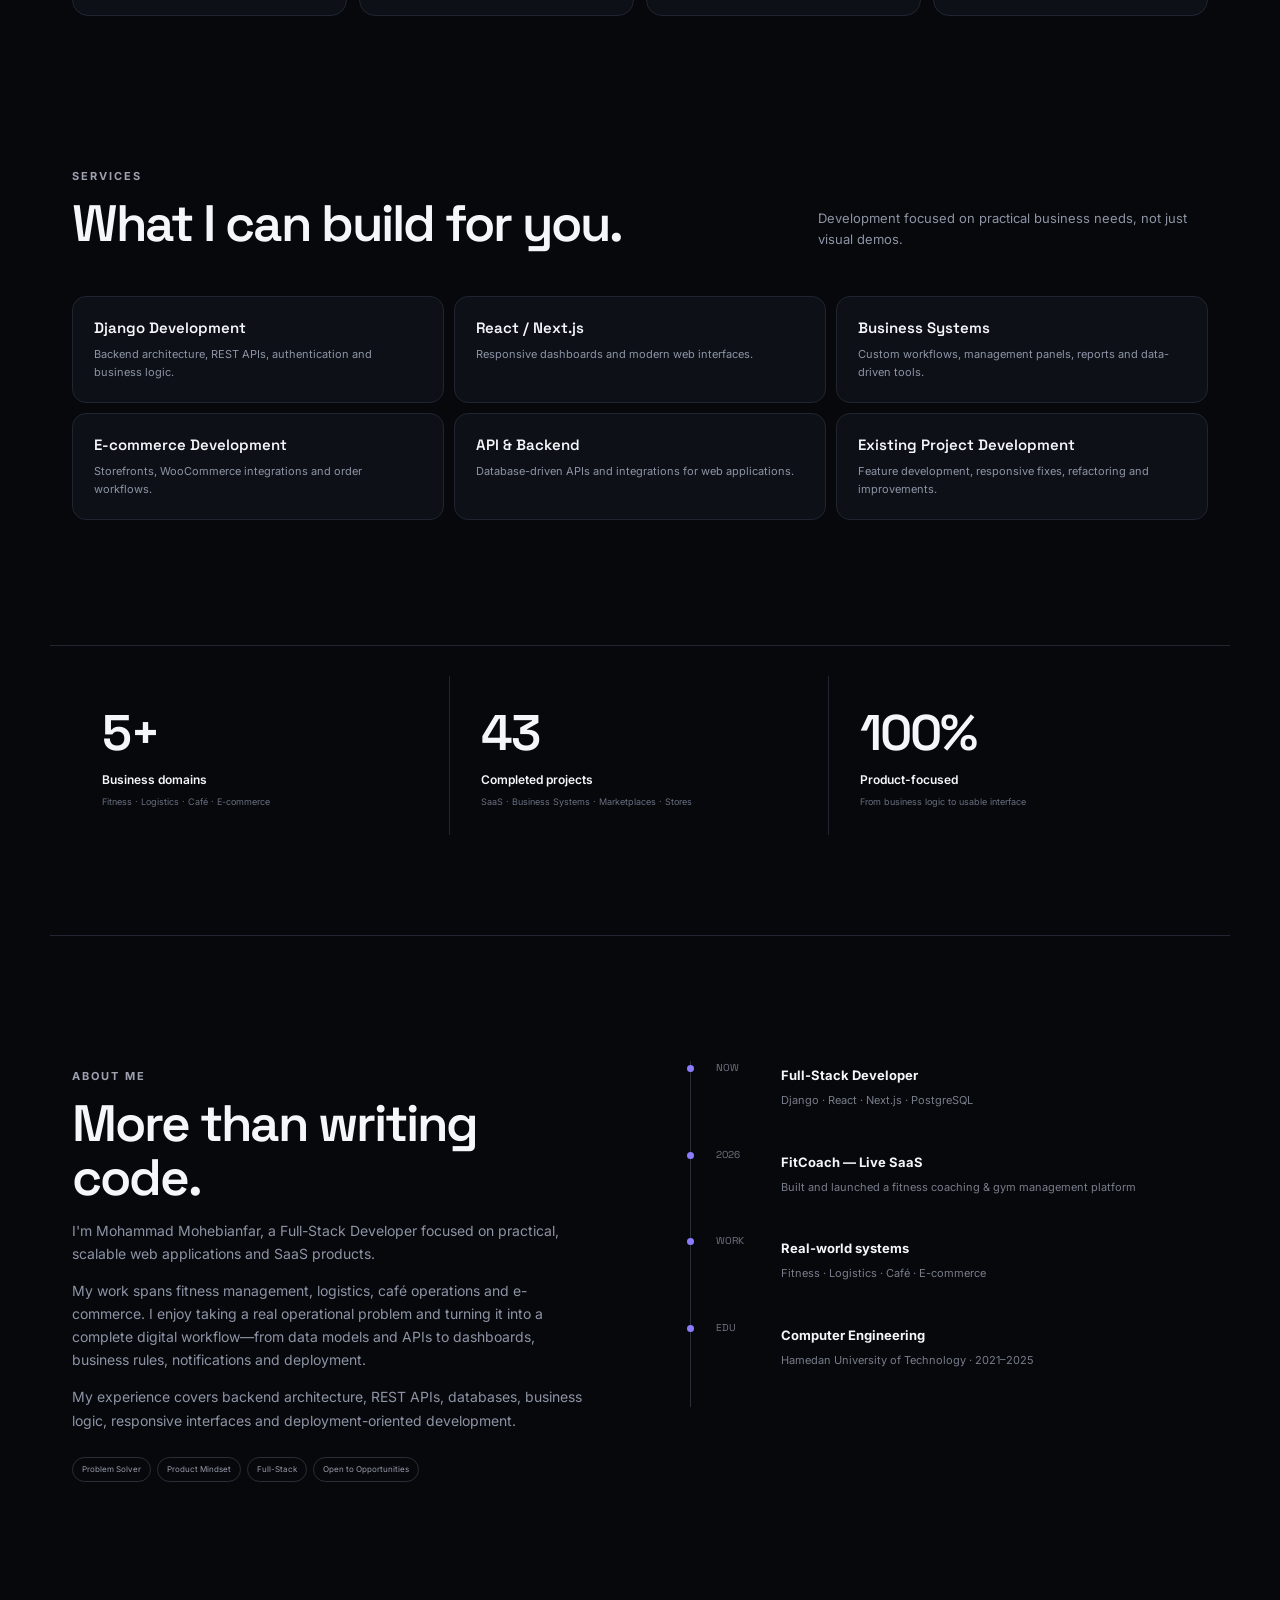
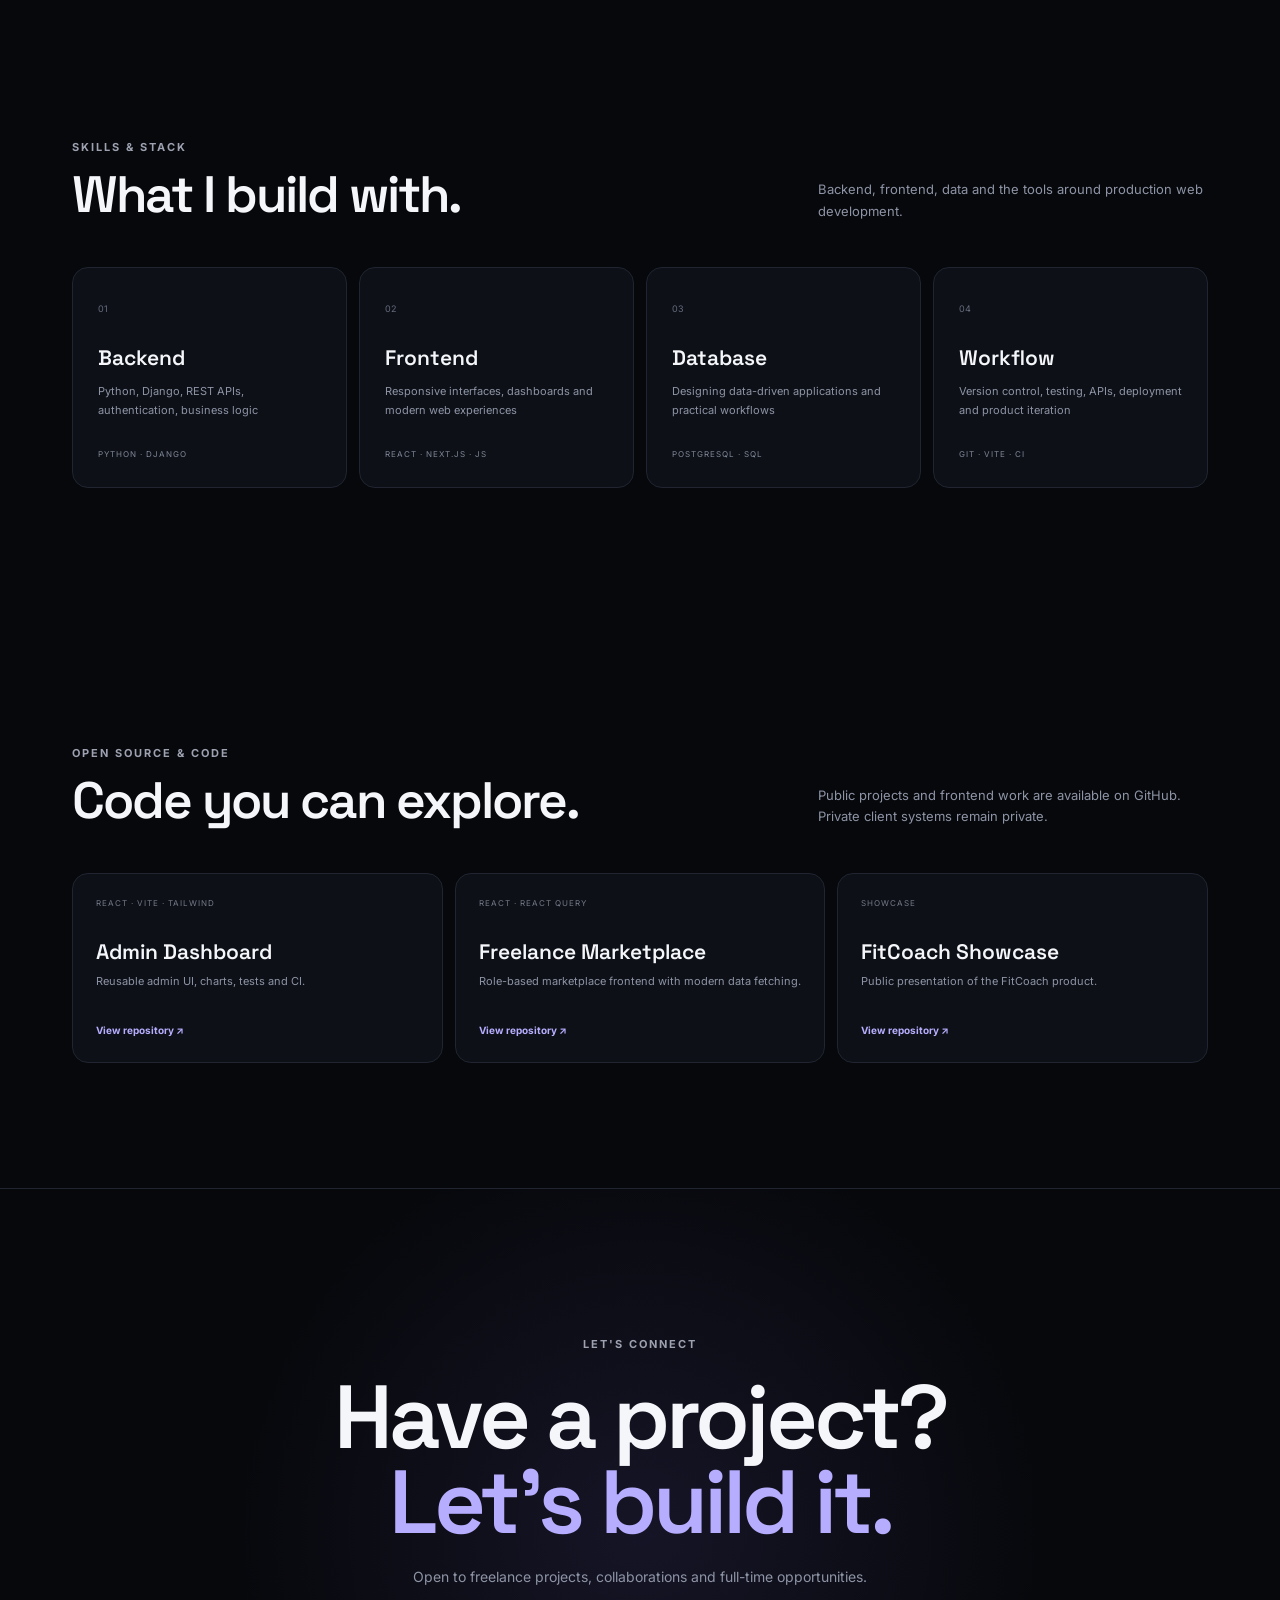
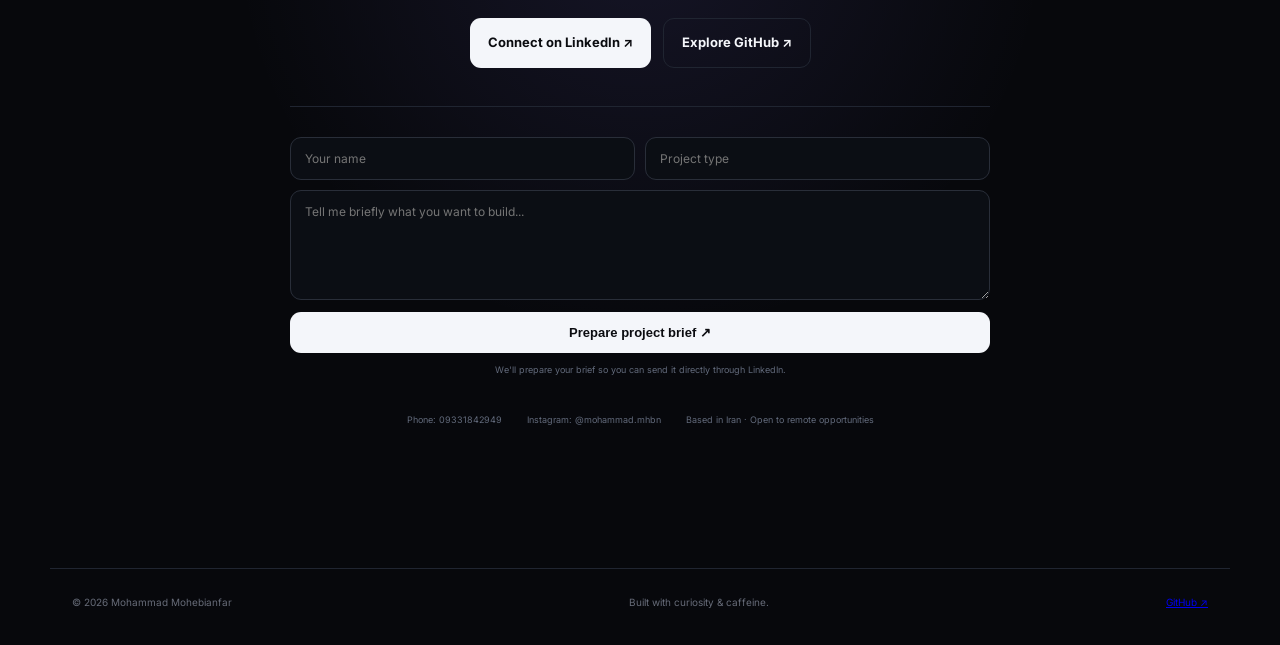
==== commit 61688103: "Add portfolio home screen app icon metadata" ====
--- a/index.html
+++ b/index.html
@@ -14,7 +14,7 @@
   <link rel="preconnect" href="https://fonts.googleapis.com">
   <link rel="preconnect" href="https://fonts.gstatic.com" crossorigin>
   <link href="https://fonts.googleapis.com/css2?family=Inter:wght@400;500;600;700;800&family=Space+Grotesk:wght@500;600;700&display=swap" rel="stylesheet">
-  <link rel="stylesheet" href="style.css" />
+  <link rel="stylesheet" href="style.css" />\n  <link rel="icon" href="/favicon.svg" type="image/svg+xml" />\n  <link rel="manifest" href="/manifest.json" />\n  <meta name="mobile-web-app-capable" content="yes" />\n  <meta name="apple-mobile-web-app-capable" content="yes" />\n  <meta name="apple-mobile-web-app-status-bar-style" content="black-translucent" />\n  <link rel="apple-touch-icon" href="/favicon.svg" />
   <script type="application/ld+json">{"@context":"https://schema.org","@type":"Person","name":"Mohammad Mohebianfar","jobTitle":"Full-Stack Developer","url":"https://www.mohammadmohebian.ir/","sameAs":["https://github.com/MohammadMHB","https://www.linkedin.com/in/mohammadmohebianfar"]}</script>
 </head>
 <body>
--- a/style.css
+++ b/style.css
@@ -147,3 +147,7 @@
 /* Hero heading size refinement */
 .hero-copy h1{font-size:clamp(44px,5vw,68px)}
 @media(max-width:640px){.hero-copy h1{font-size:clamp(34px,9vw,46px);line-height:1.05}}
+
+
+/* Center hero proof items on mobile */
+@media(max-width:640px){.mini-proof{justify-items:center;text-align:center}.mini-proof>div{display:flex;flex-direction:column;align-items:center}}
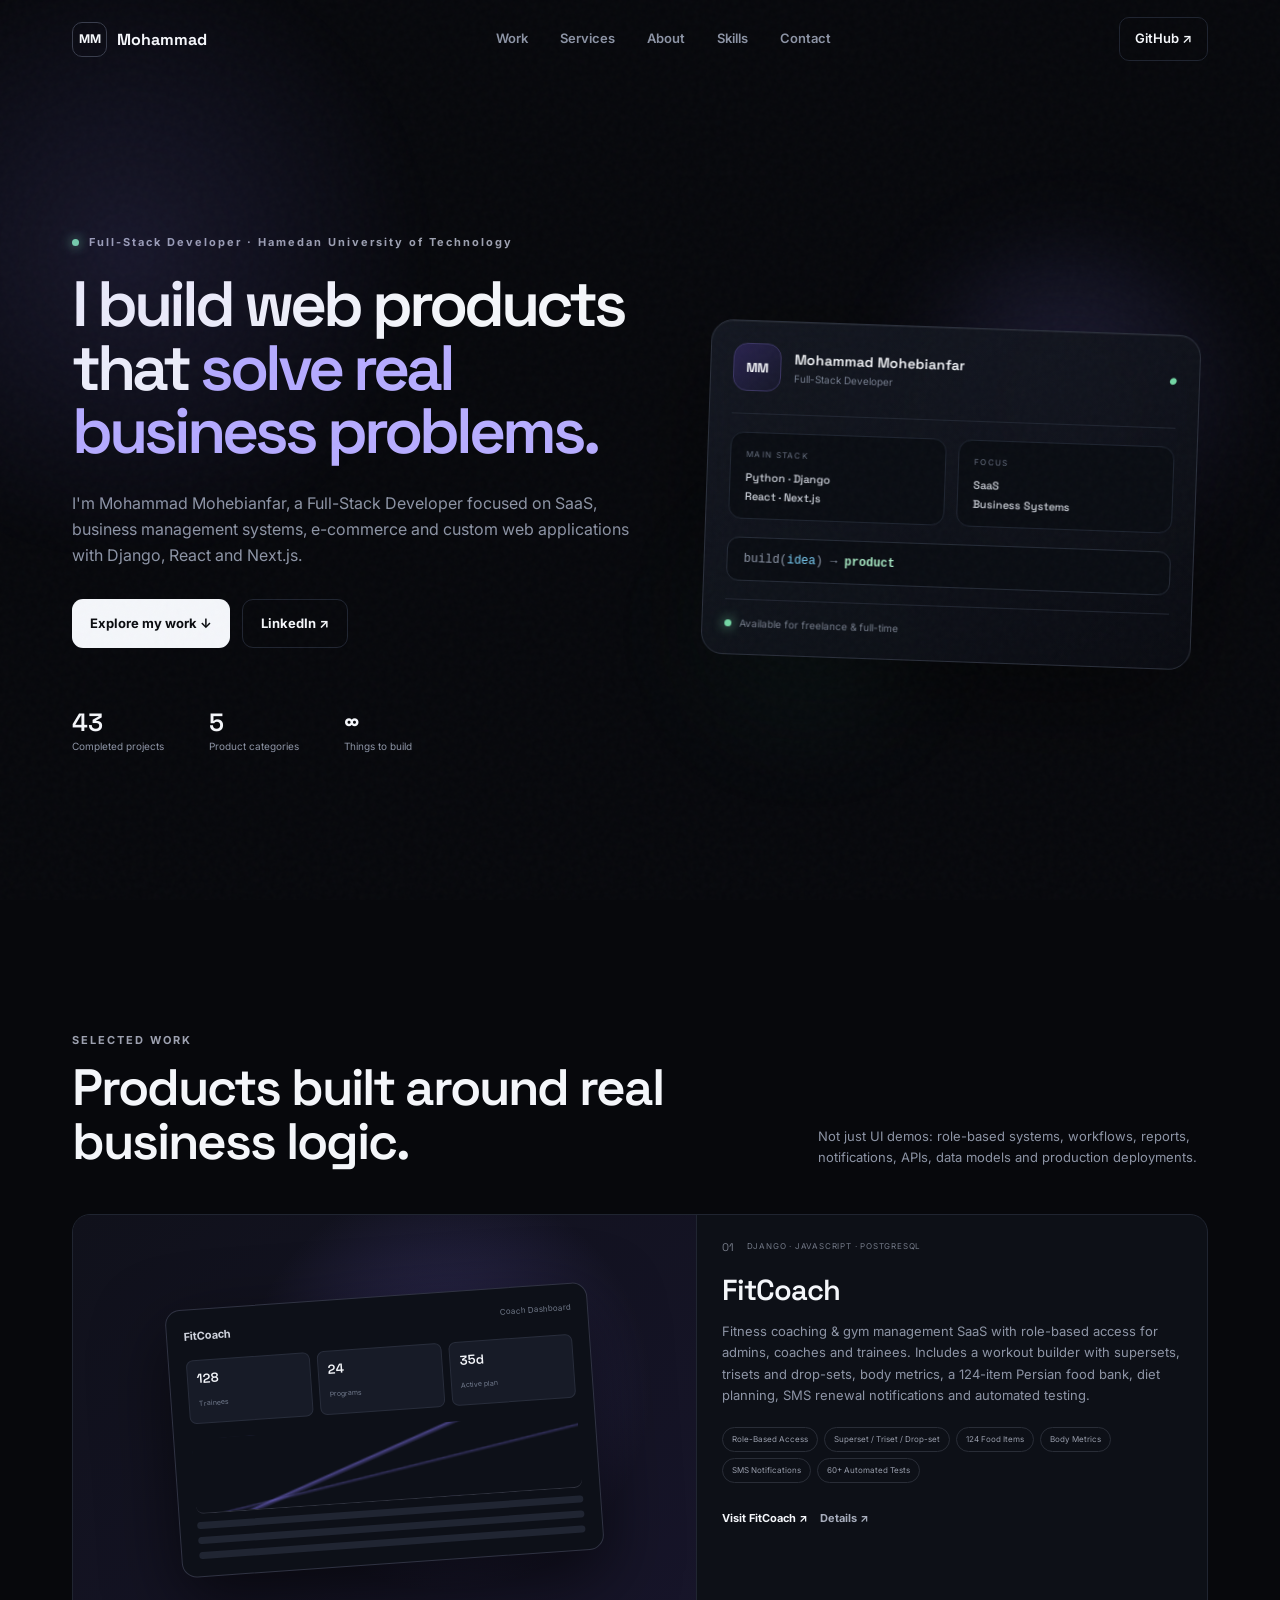
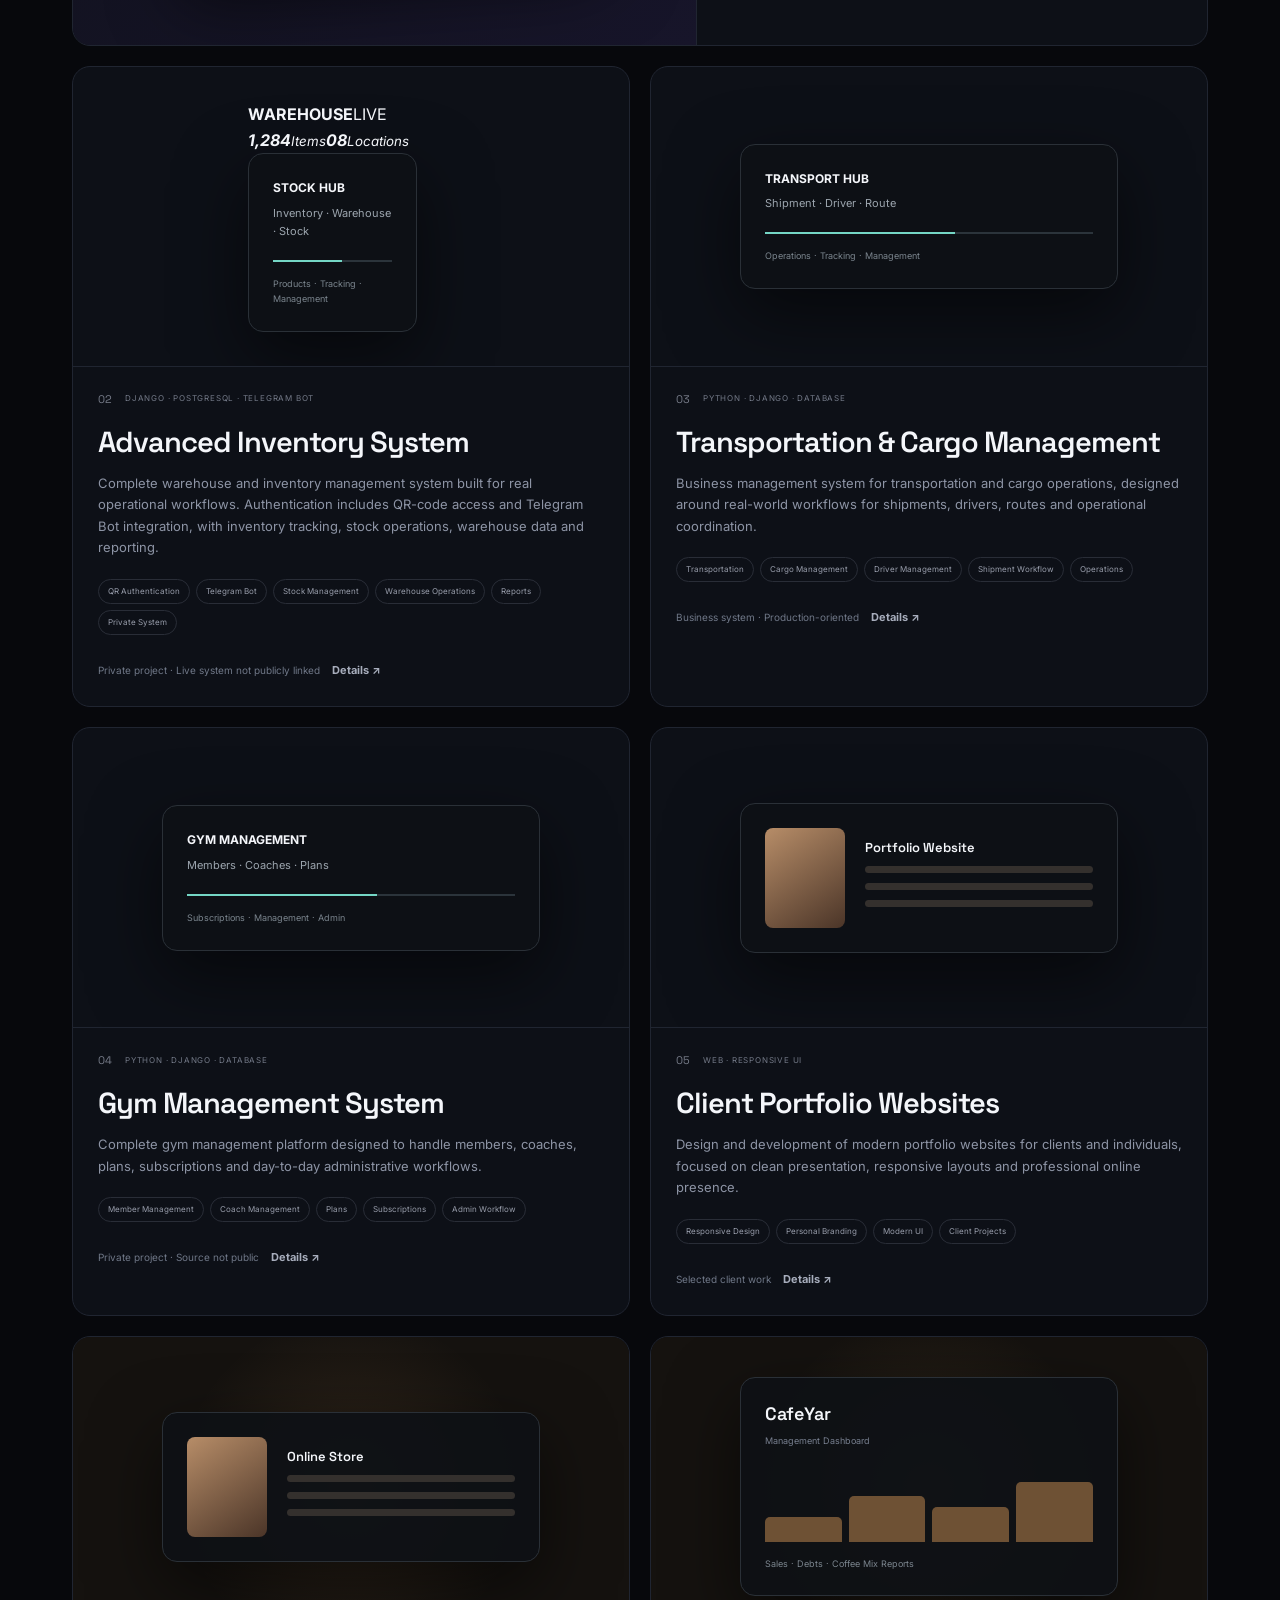
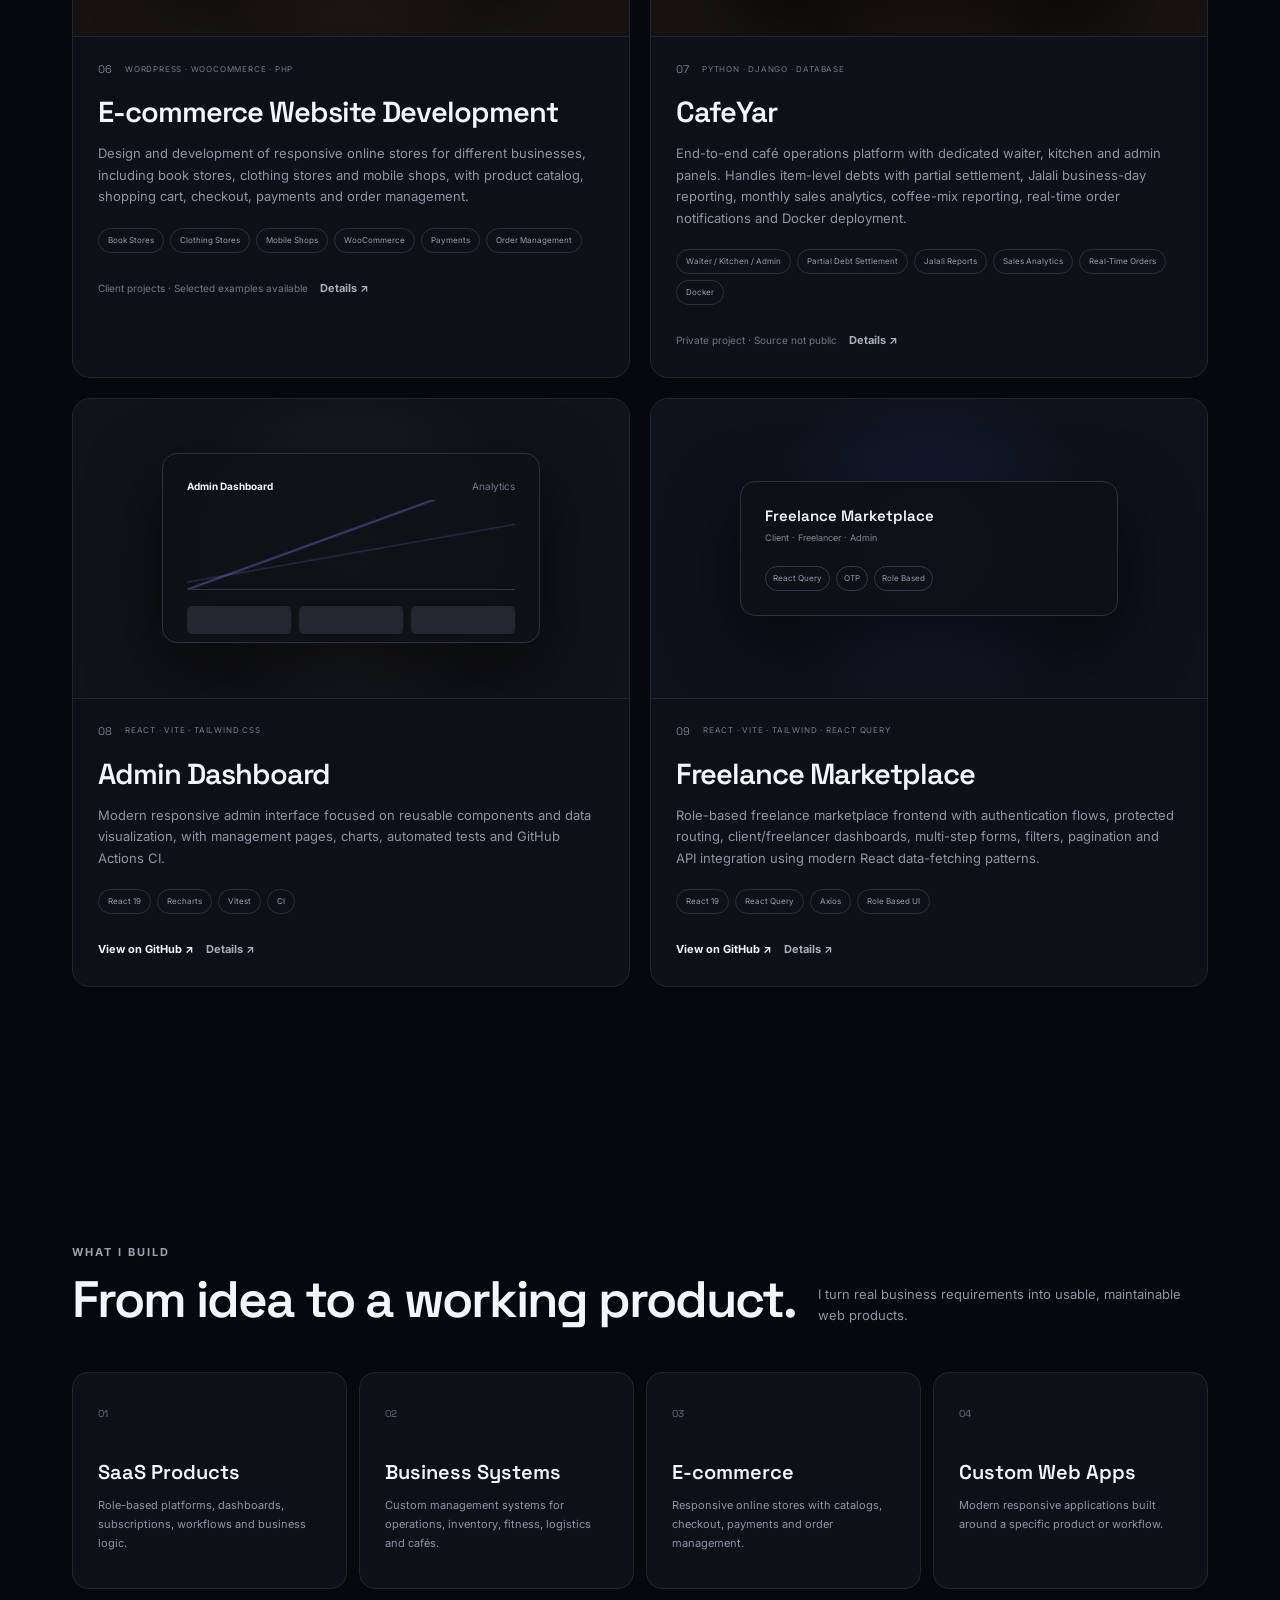
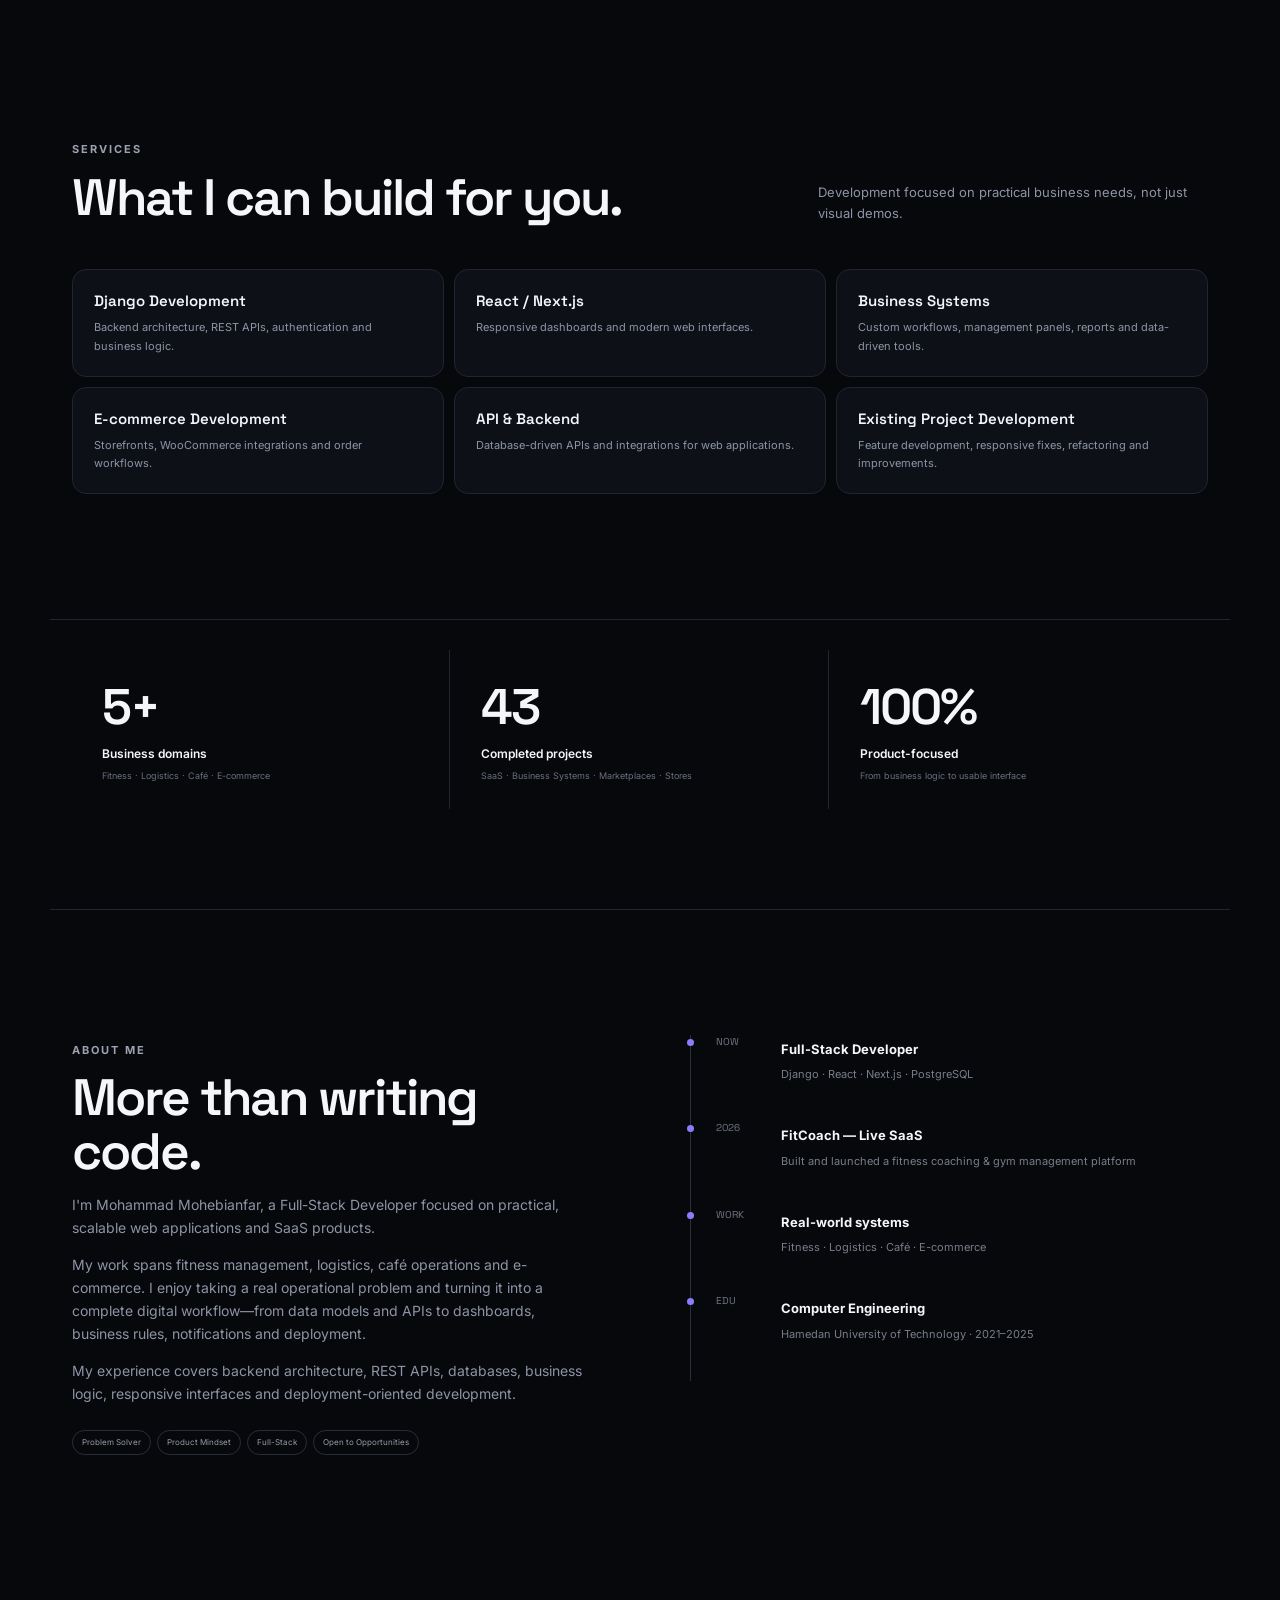
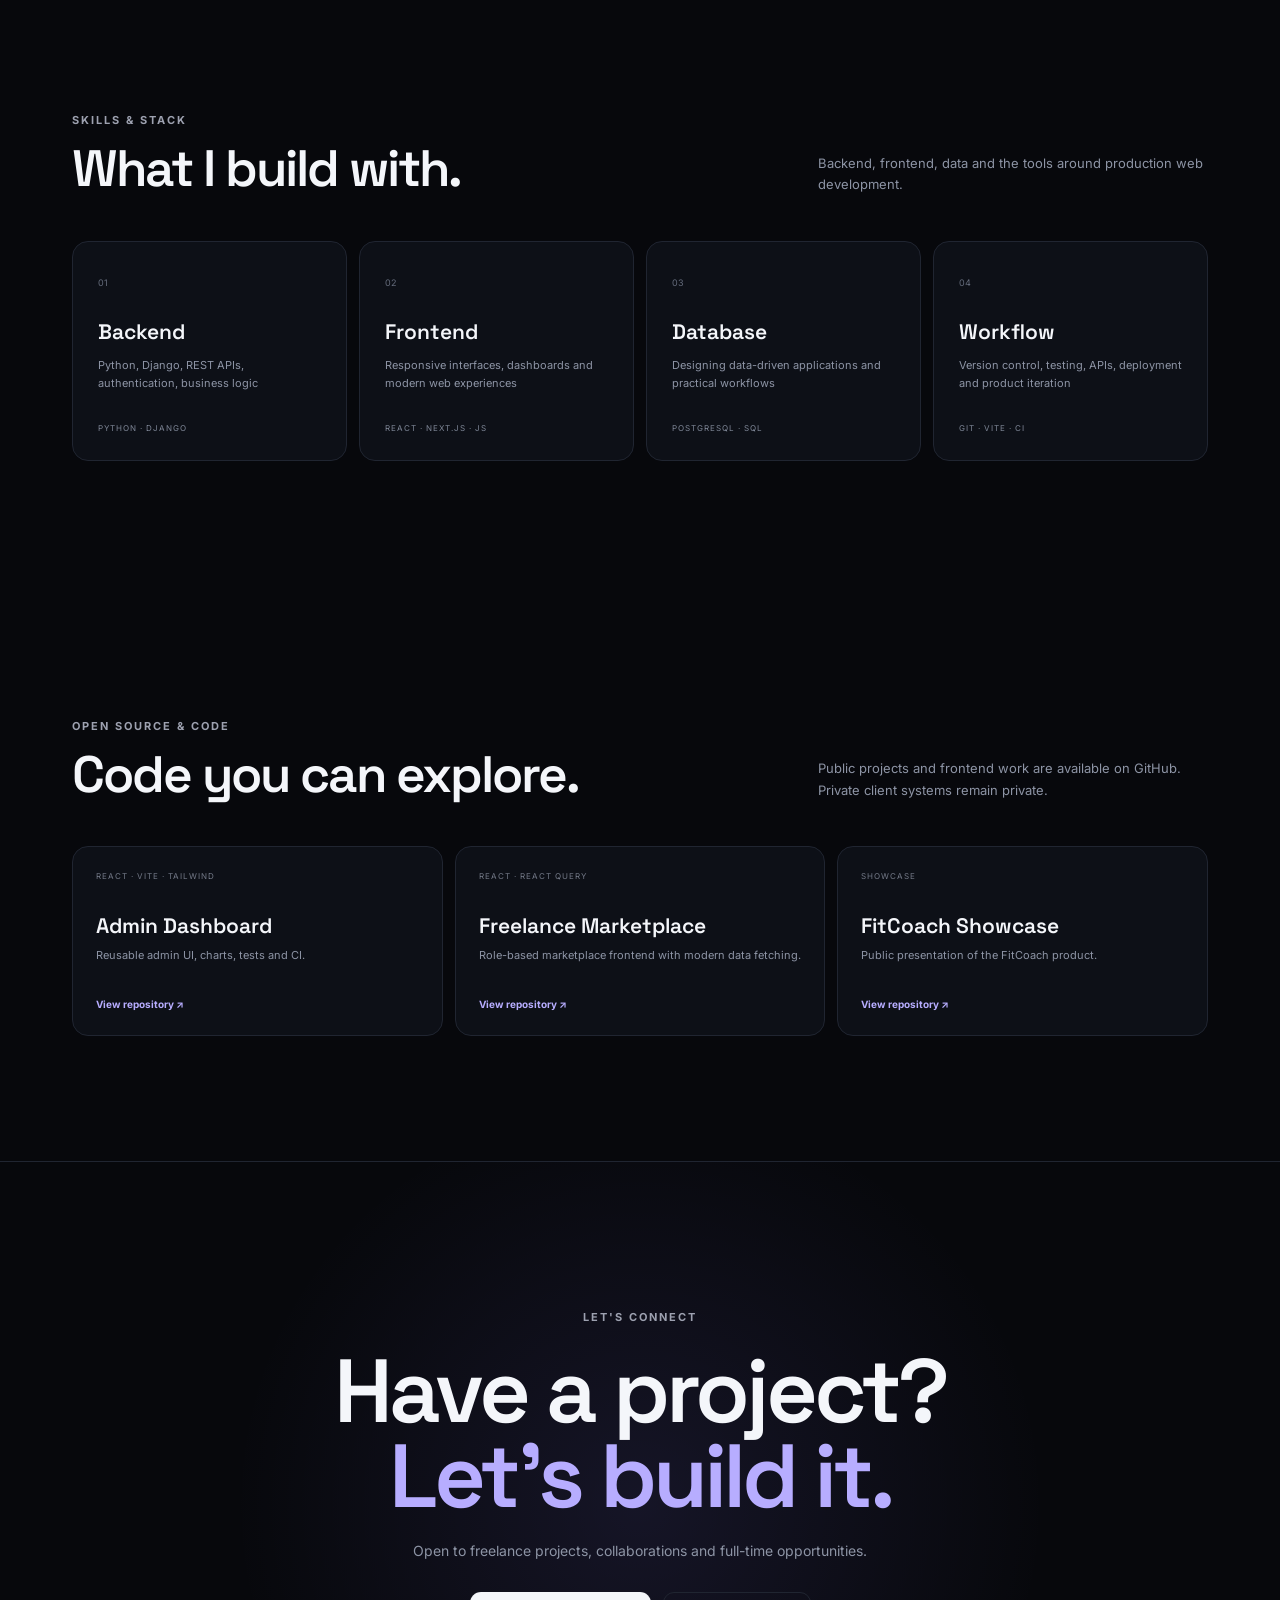
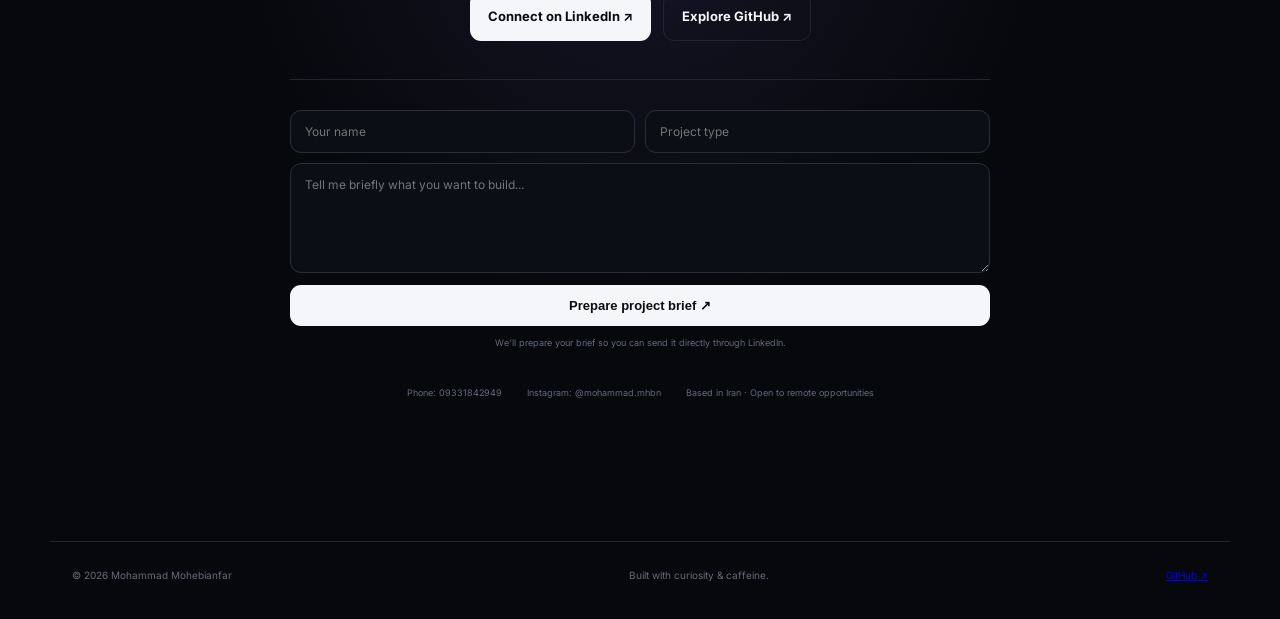
==== commit 3de037dd: "Remove home screen icon configuration" ====
--- a/index.html
+++ b/index.html
@@ -14,7 +14,7 @@
   <link rel="preconnect" href="https://fonts.googleapis.com">
   <link rel="preconnect" href="https://fonts.gstatic.com" crossorigin>
   <link href="https://fonts.googleapis.com/css2?family=Inter:wght@400;500;600;700;800&family=Space+Grotesk:wght@500;600;700&display=swap" rel="stylesheet">
-  <link rel="stylesheet" href="style.css" />\n  <link rel="icon" href="/favicon.svg" type="image/svg+xml" />\n  <link rel="manifest" href="/manifest.json" />\n  <meta name="mobile-web-app-capable" content="yes" />\n  <meta name="apple-mobile-web-app-capable" content="yes" />\n  <meta name="apple-mobile-web-app-status-bar-style" content="black-translucent" />\n  <link rel="apple-touch-icon" href="/favicon.svg" />
+  <link rel="stylesheet" href="style.css" />
   <script type="application/ld+json">{"@context":"https://schema.org","@type":"Person","name":"Mohammad Mohebianfar","jobTitle":"Full-Stack Developer","url":"https://www.mohammadmohebian.ir/","sameAs":["https://github.com/MohammadMHB","https://www.linkedin.com/in/mohammadmohebianfar"]}</script>
 </head>
 <body>
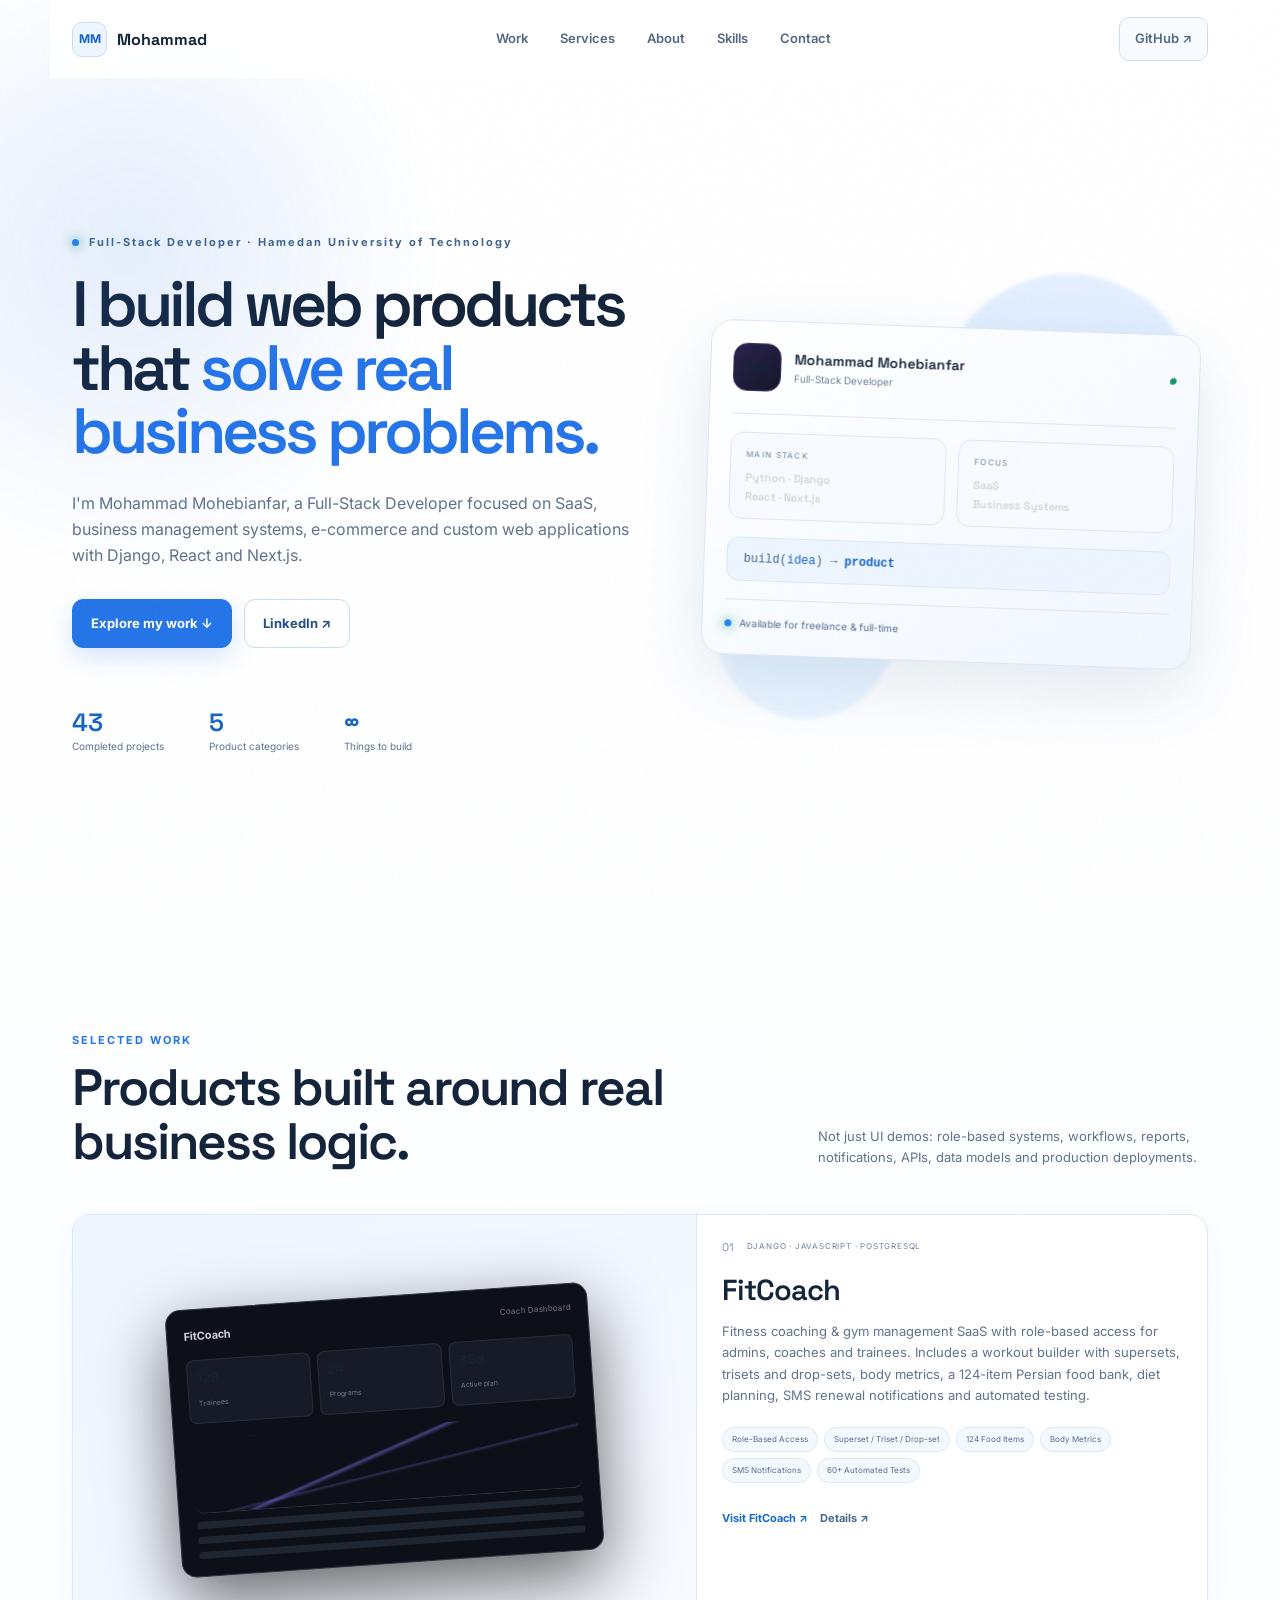
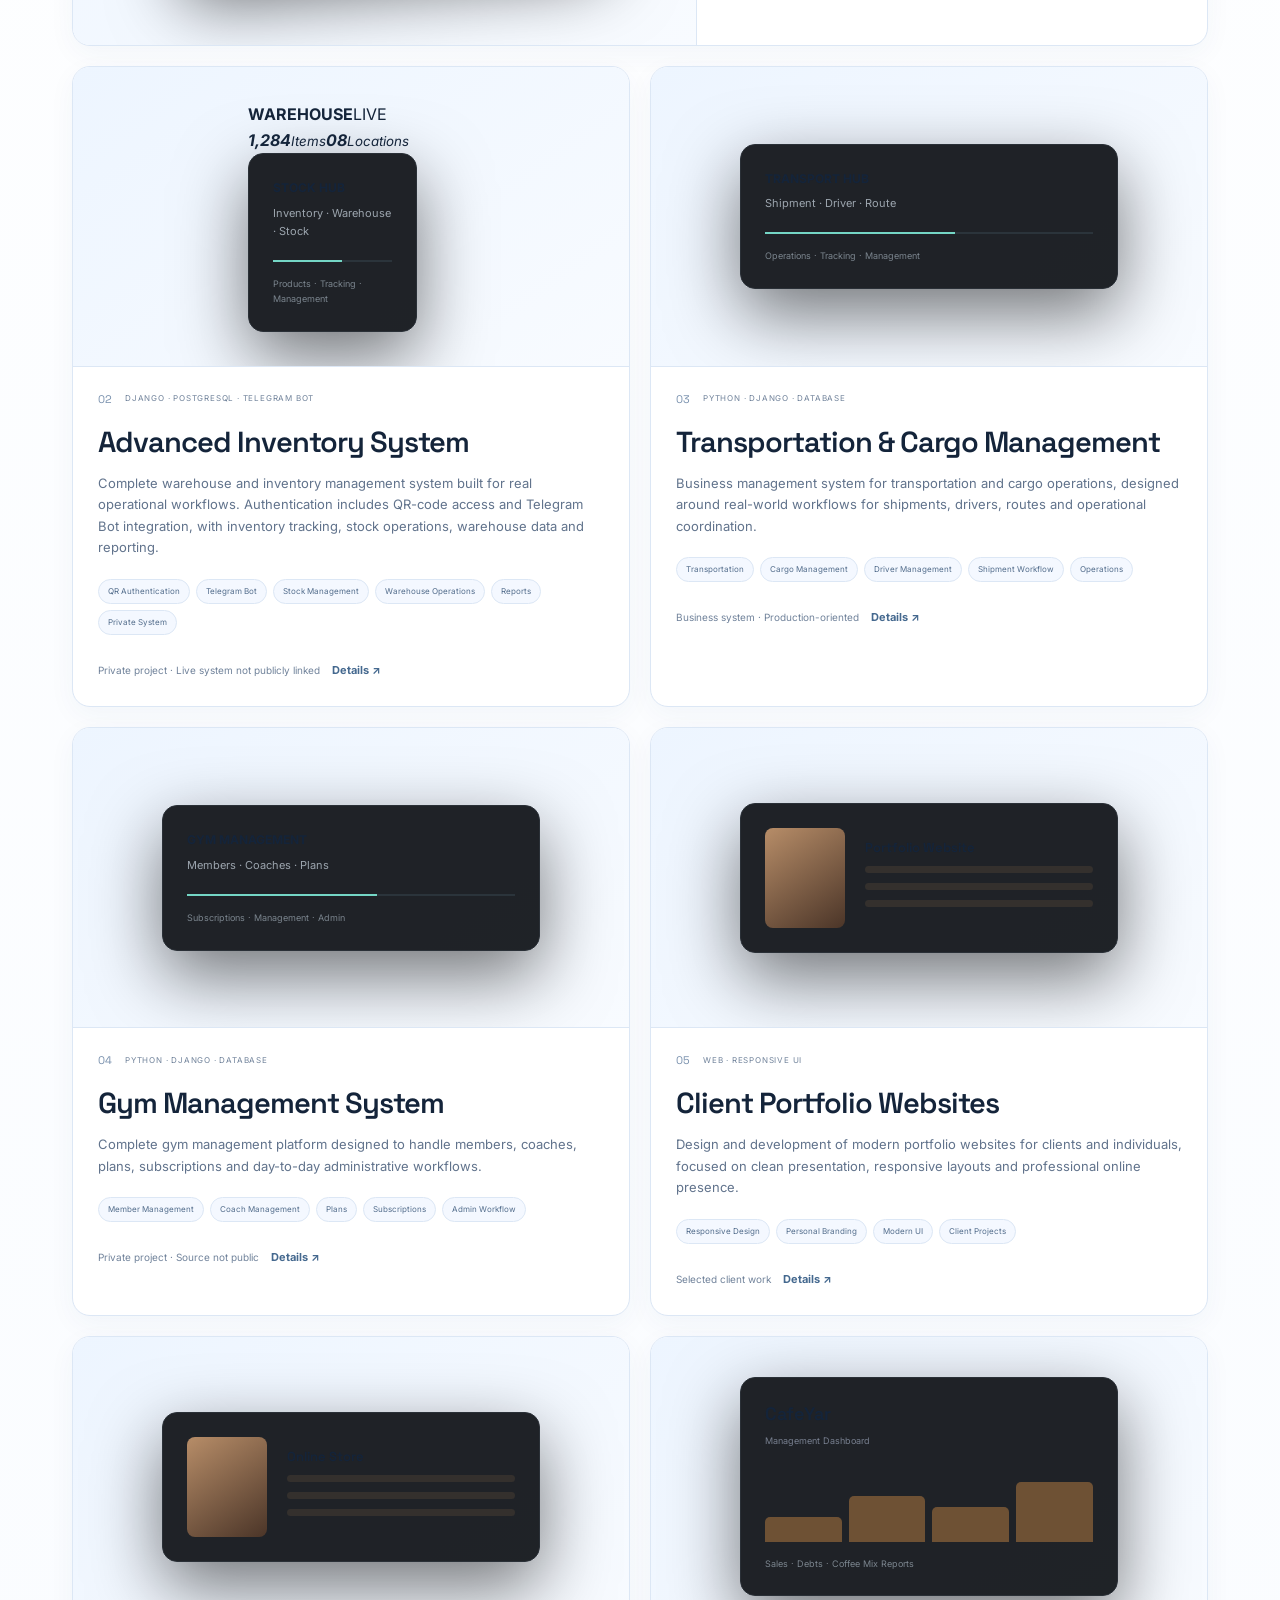
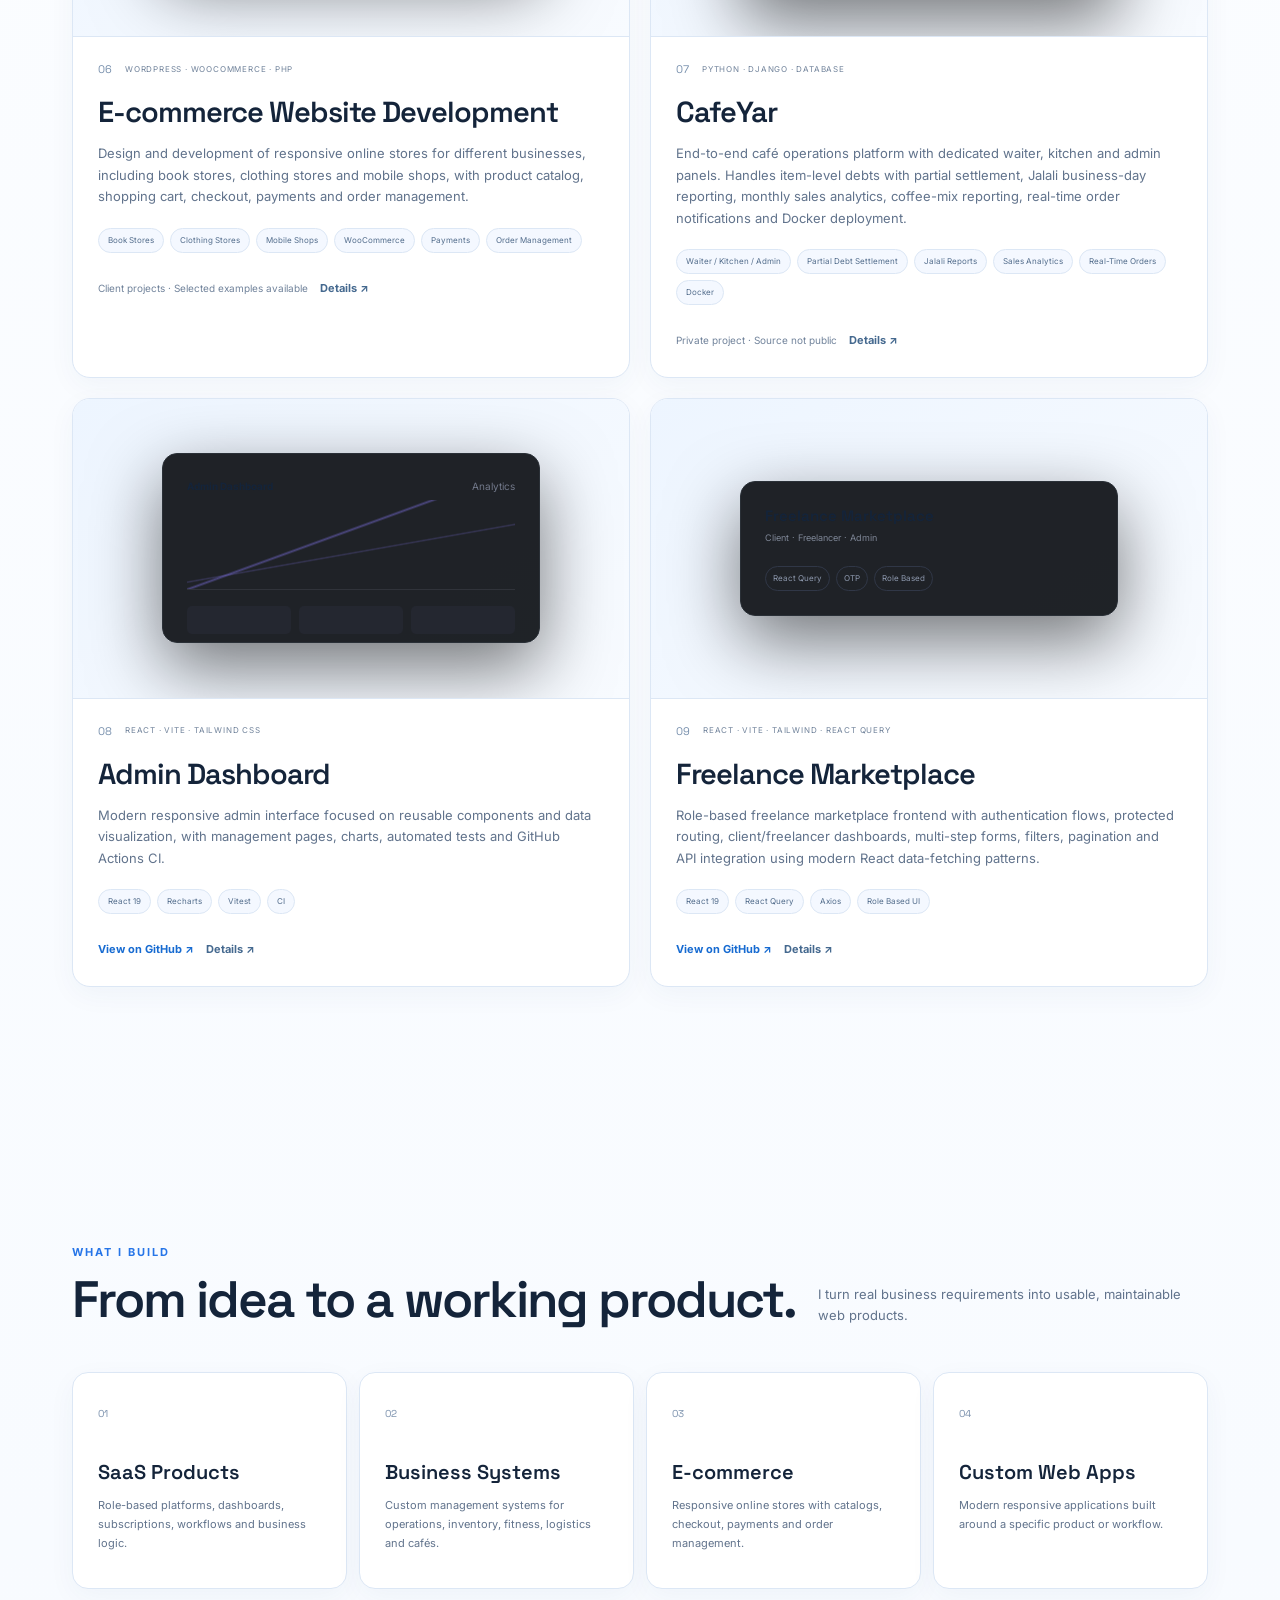
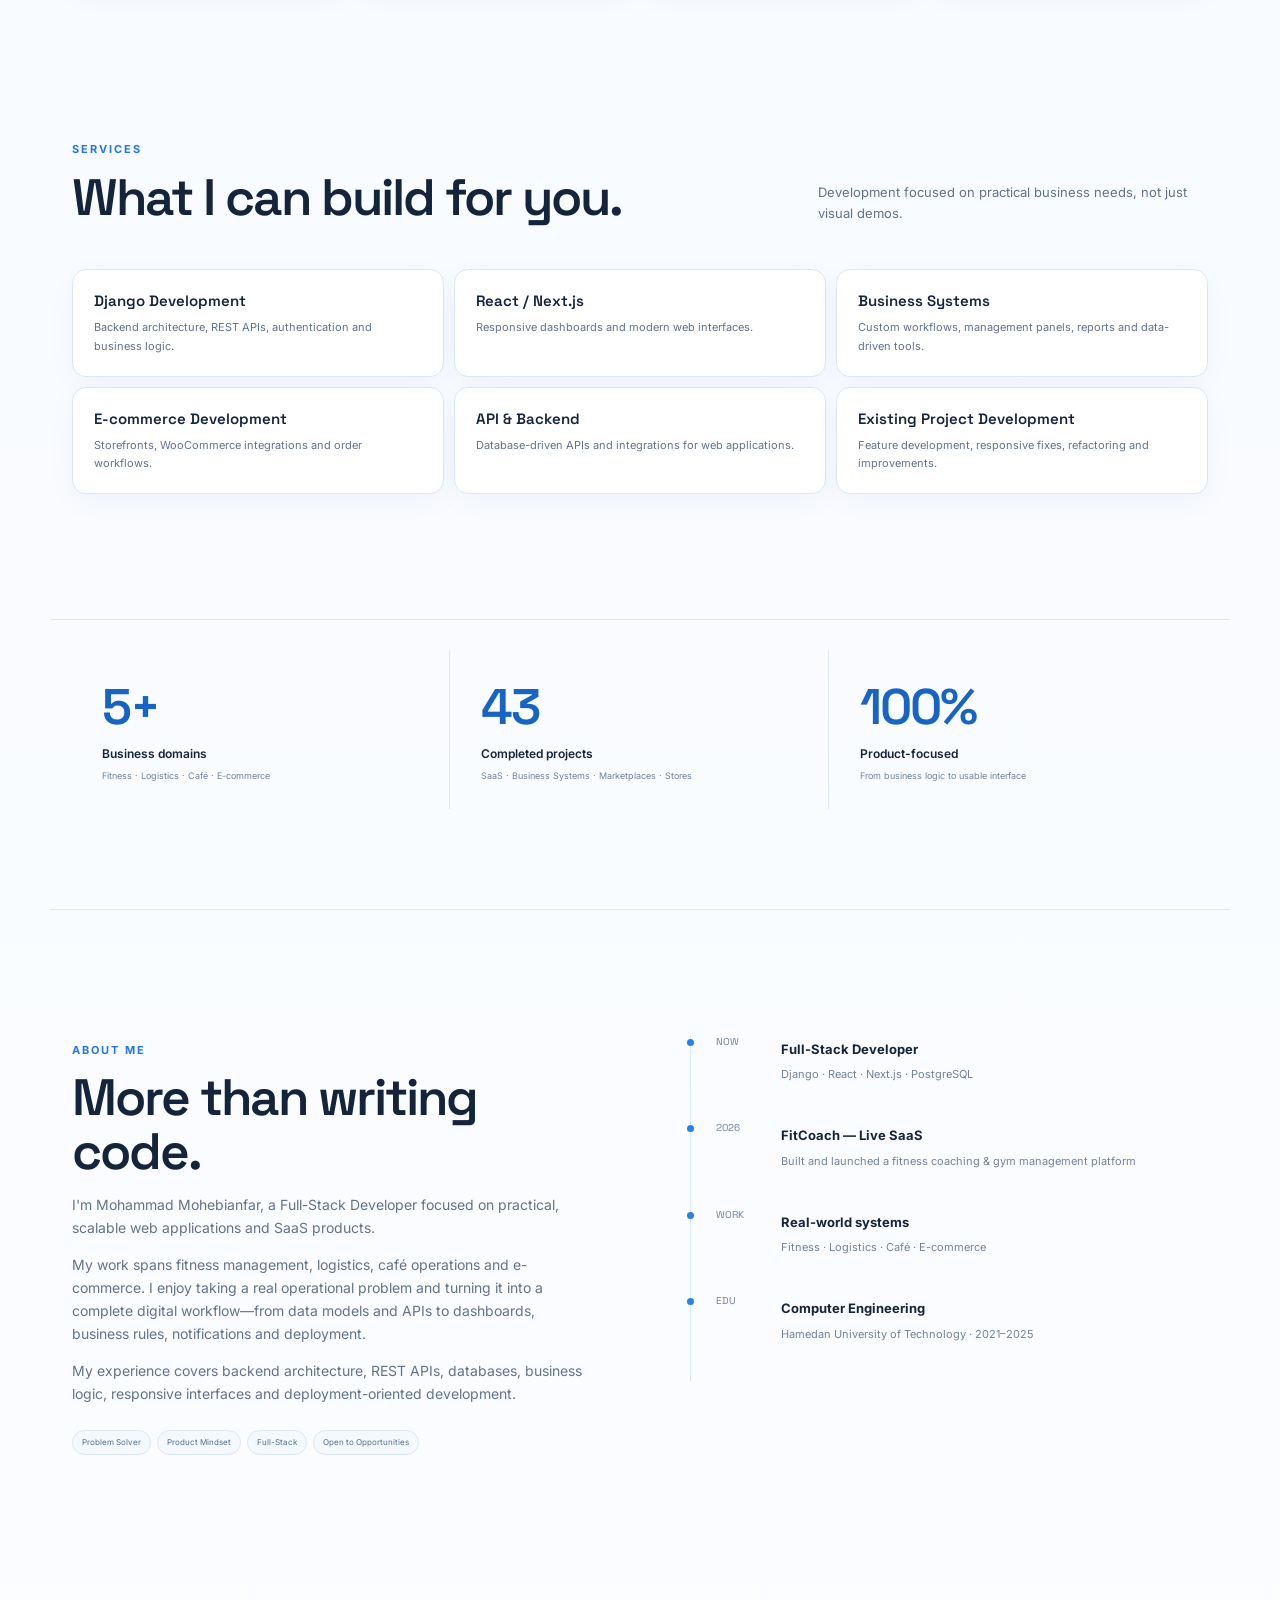
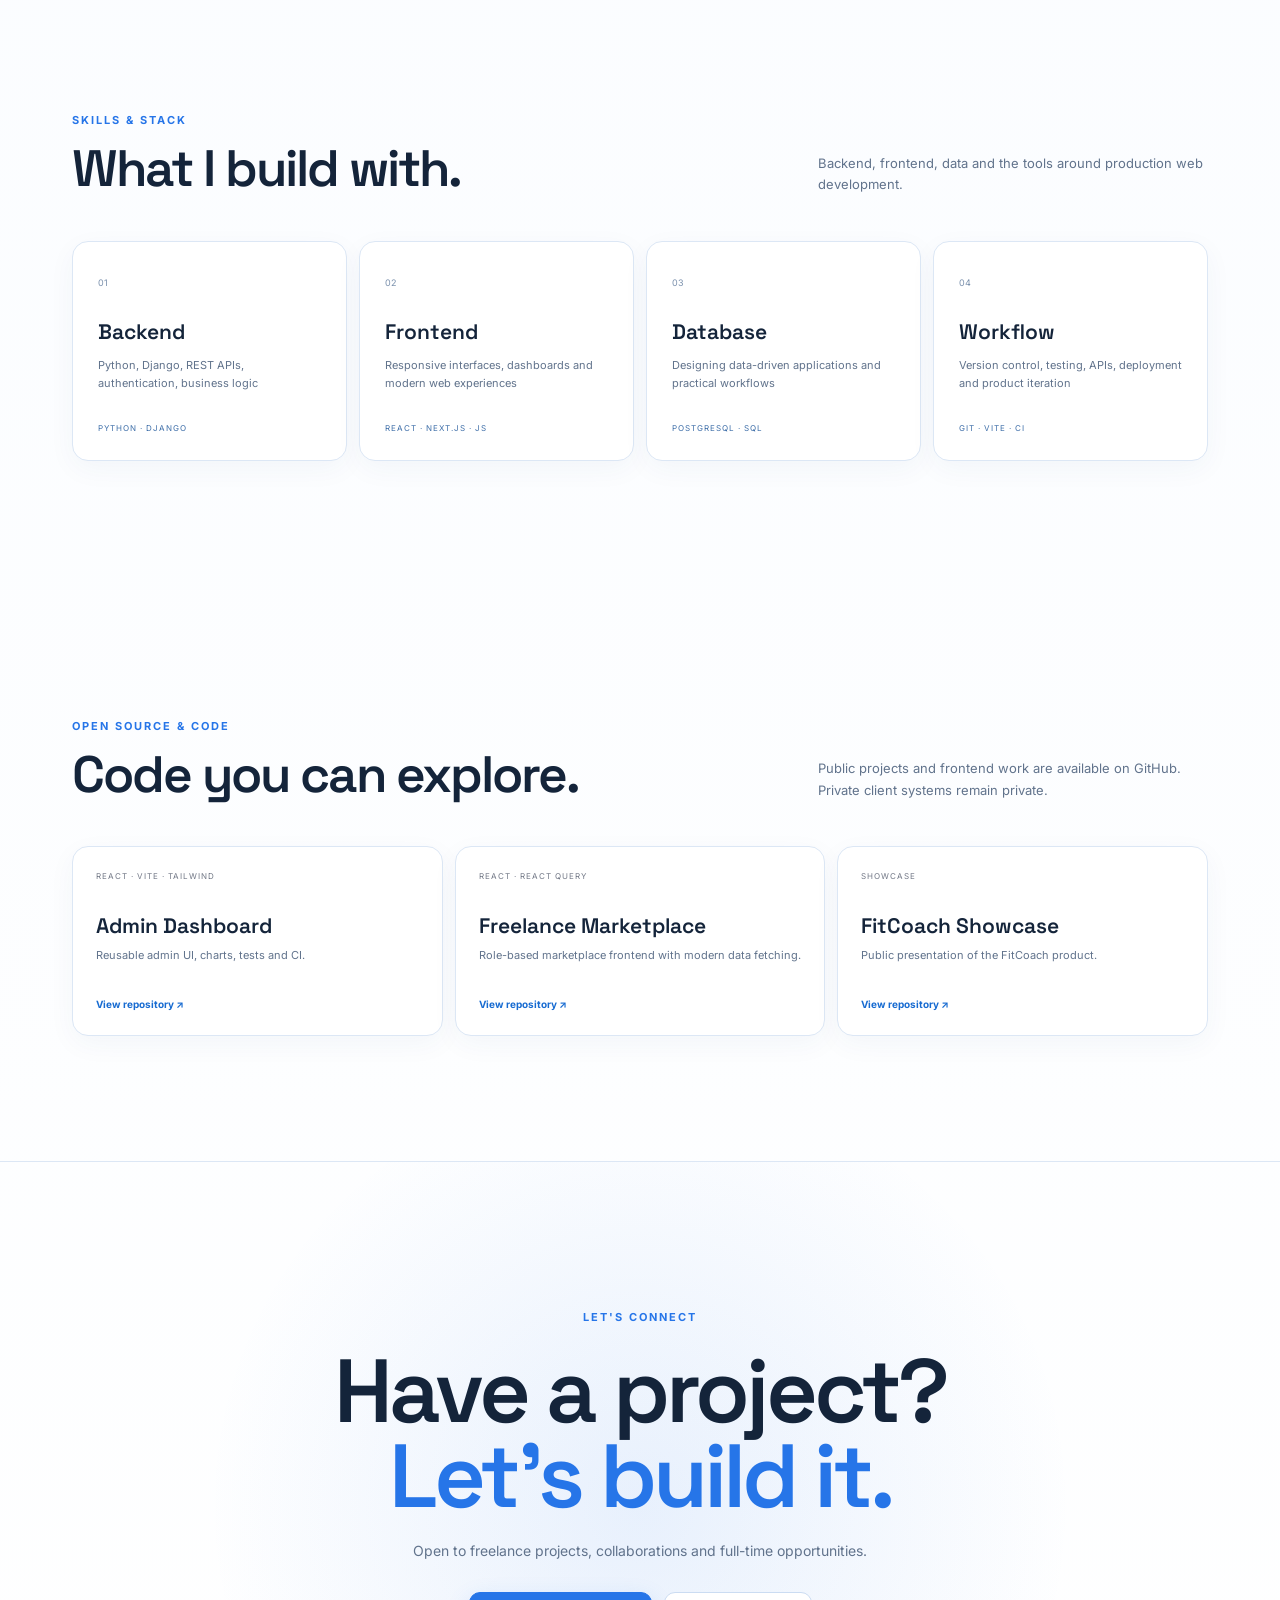
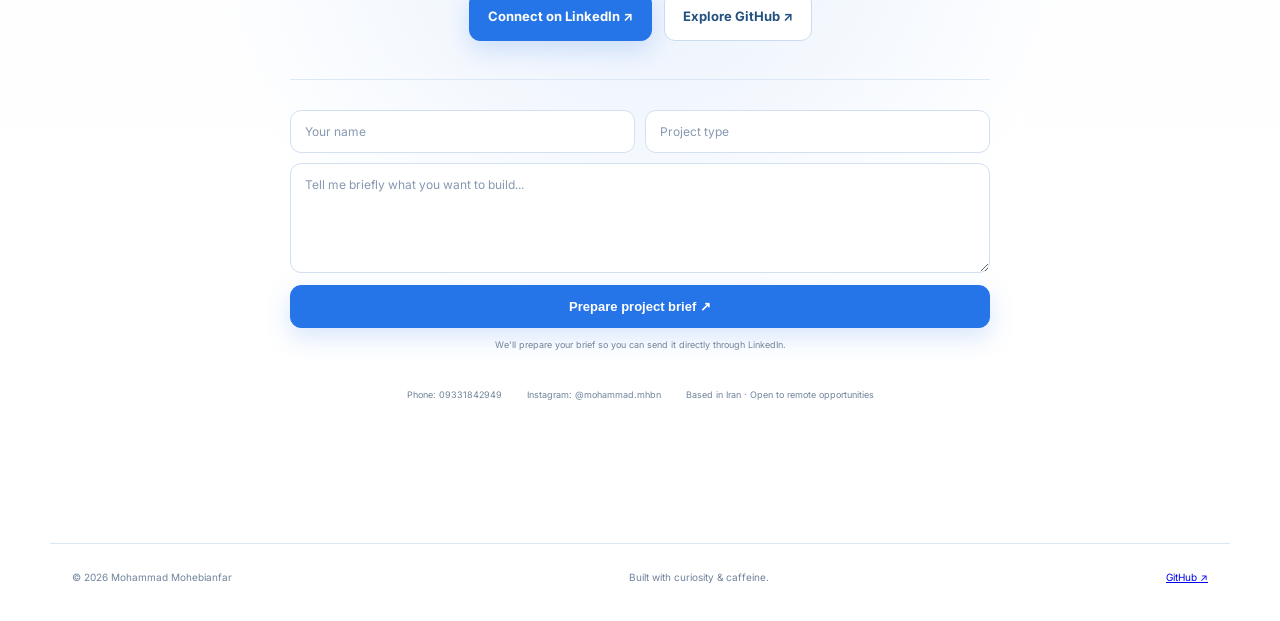
==== commit 3c3d92f3: "Update browser theme color for light portfolio" ====
--- a/index.html
+++ b/index.html
@@ -4,7 +4,7 @@
   <meta charset="UTF-8" />
   <meta name="viewport" content="width=device-width, initial-scale=1.0" />
   <meta name="description" content="Mohammad Mohebianfar — Full-Stack Developer building SaaS, management systems, e-commerce platforms and modern web applications." />
-  <meta name="theme-color" content="#08090d" />
+  <meta name="theme-color" content="#ffffff" />
   <meta name="robots" content="index, follow" />
   <meta property="og:title" content="Mohammad Mohebianfar — Full-Stack Developer" />
   <meta property="og:description" content="Full-Stack Developer building SaaS products, business systems, e-commerce platforms and modern web applications." />
--- a/style.css
+++ b/style.css
@@ -10,7 +10,7 @@
 .numbers{display:grid;grid-template-columns:repeat(3,1fr);gap:1px;padding-top:30px;padding-bottom:100px;border-block:1px solid var(--line)}.number{padding:25px 30px;border-right:1px solid var(--line)}.number:last-child{border:0}.number strong{display:block;font:600 50px "Space Grotesk";letter-spacing:-2px}.number span{display:block;font-weight:600;font-size:12px;margin-top:5px}.number small{display:block;color:#686f7f;font-size:9px;margin-top:5px}
 .about{display:grid;grid-template-columns:1fr 1fr;gap:100px;align-items:start}.about-card p{color:var(--muted);font-size:14px;max-width:580px}.about-tags{display:flex;flex-wrap:wrap;gap:6px;margin-top:25px}.timeline{border-left:1px solid #2a2e38}.timeline-item{display:grid;grid-template-columns:65px 1fr;padding:0 0 34px 25px;position:relative}.timeline-item:before{content:"";position:absolute;left:-4px;top:4px;width:7px;height:7px;border-radius:50%;background:var(--accent)}.timeline-item span{font:10px "Space Grotesk";color:#707583}.timeline-item b{font-size:13px}.timeline-item p{font-size:11px;color:#777d8a;margin:4px 0}
 .skills-grid{display:grid;grid-template-columns:repeat(4,1fr);gap:12px}.skill-card{border:1px solid var(--line);background:var(--panel);border-radius:16px;padding:25px;min-height:210px}.skill-card>span{color:#646b7b;font-size:9px}.skill-card b{display:block;font:600 21px "Space Grotesk";margin-top:25px}.skill-card p{color:var(--muted);font-size:11px;min-height:55px}.skill-card div{font-size:8px;letter-spacing:1px;color:#7f8797}
-.contact{max-width:100%;padding:140px 22px;border-top:1px solid var(--line);background:radial-gradient(circle at 50% 35%,rgba(139,124,255,.11),transparent 45%)}.contact-inner{max-width:900px;margin:auto;text-align:center}.contact h2{font:600 clamp(50px,7vw,90px)/.95 "Space Grotesk";letter-spacing:-4px;margin:20px 0}.contact p{color:var(--muted);font-size:14px}.contact-actions{justify-content:center}.contact-meta{display:flex;justify-content:center;gap:25px;margin-top:35px;color:#626a7b;font-size:9px;flex-wrap:wrap}footer{max-width:var(--max);margin:auto;padding:25px 22px 35px;display:flex;justify-content:space-between;border-top:1px solid var(--line);color:#666b78;font-size:10px}.reveal{opacity:0;transform:translateY(22px);transition:opacity .7s ease,transform .7s ease}.reveal.show{opacity:1;transform:none}
+.contact{max-width:100%;padding:140px 22px;border-top:1px solid var(--line);background:radial-gradient(circle at 50% 35%,rgba(139,124,255,.11),transparent 45%)}.contact-inner{max-width:900px;margin:auto;text-align:center}.contact h2{font:600 clamp(50px,7vw,90px)/.95 "Space Grotesk";letter-spacing:-4px;margin:20px 0}.contact p{color:var(--muted);font-size:14px}.contact-actions{justify-content:center}.contact-meta{display:flex;justify-content:center;gap:25px;margin-top:35px;color:#626a7b;font-size:9px;flex-wrap:wrap}footer{max-width:var(--max);margin:auto;padding:25px 22px 35px;display:flex;justify-content:space-between;border-top:1px solid var(--line);color:#666b78;font-size:10px}.reveal{opacity:1;transform:none;transition:opacity .7s ease,transform .7s ease}.reveal.show{opacity:1;transform:none}
 @media(max-width:900px){.hero{grid-template-columns:1fr;padding-top:70px}.hero-art{height:390px}.projects{grid-template-columns:1fr}.project.featured{grid-column:auto;display:block}.featured .project-visual{min-height:320px;border-right:0;border-bottom:1px solid var(--line)}.about{grid-template-columns:1fr;gap:60px}.skills-grid{grid-template-columns:1fr 1fr}.numbers{grid-template-columns:1fr}.number{border-right:0;border-bottom:1px solid var(--line)}.section-head{align-items:start}.project-info h3{font-size:clamp(24px,5vw,29px)}}
 @media(max-width:640px){.nav{height:68px;padding:0 16px}.nav nav{display:none}.nav-cta{padding:8px 11px}.brand b{display:none}.hero{padding:48px 18px 60px;gap:28px;min-height:auto}.hero h1{font-size:clamp(38px,11vw,52px);line-height:1.02;letter-spacing:-2px;overflow-wrap:anywhere}.hero-text{font-size:15px;line-height:1.75}.hero-actions,.contact-actions{flex-direction:column;align-items:stretch}.hero-actions .btn,.contact-actions .btn{width:100%;justify-content:center;text-align:center}.mini-proof{display:grid;grid-template-columns:repeat(3,1fr);gap:8px;margin-top:40px}.mini-proof strong{font-size:21px}.mini-proof span{font-size:8px;line-height:1.35}.hero-art{height:auto;min-height:285px}.profile-card{width:100%;max-width:490px;transform:none;padding:16px}.profile-top{padding-bottom:16px}.profile-top b{font-size:12px}.profile-grid{gap:7px;margin:13px 0}.profile-grid>div{padding:11px;min-width:0}.profile-grid b{font-size:10px;overflow-wrap:anywhere}.code-line{font-size:10px;padding:12px;overflow:hidden}.status{font-size:9px}.orb-a{width:180px;height:180px;right:-30px}.orb-b{width:120px;height:120px;left:-20px}.section{padding:82px 18px}.section-head{display:block;margin-bottom:30px}.section-head h2,.about h2{font-size:clamp(31px,9vw,44px);letter-spacing:-1.5px}.section-head p{margin-top:16px;font-size:12px}.project{border-radius:15px}.project-visual,.featured .project-visual{min-height:245px}.project-tag{top:14px;left:14px;font-size:7px;max-width:calc(100% - 28px);white-space:normal}.product-screen,.route-card,.admin-card,.shop-card,.cafe-card,.freelance-card{width:min(84%,360px)}.product-screen{padding:13px}.screen-stats i{padding:7px}.screen-stats b{font-size:11px}.project-info{padding:20px 17px}.project-info>div:first-child{gap:8px;flex-wrap:wrap}.tech{font-size:7px}.project-info h3{font-size:clamp(22px,7vw,29px);line-height:1.15;margin-top:14px}.project-info p{font-size:12px;line-height:1.75}.chips{gap:5px;margin:16px 0}.chips span{font-size:7px;padding:5px 7px}.numbers{grid-template-columns:repeat(3,1fr);padding:5px 0 70px;margin:0;width:100%;gap:0}.number{padding:22px 8px;min-width:0;text-align:center}.number strong{font-size:clamp(28px,8vw,40px);letter-spacing:-1px}.number span{font-size:9px;line-height:1.35}.number small{font-size:7px;line-height:1.35}.number small{font-size:8px}.about{gap:45px}.about-card p{font-size:13px}.timeline-item{grid-template-columns:50px 1fr;padding-left:18px}.skills-grid{grid-template-columns:1fr}.skill-card{min-height:auto;padding:22px}.skill-card b{margin-top:18px}.contact{padding:90px 18px}.contact h2{font-size:clamp(42px,12vw,62px);letter-spacing:-2.5px}.contact p{font-size:13px}.contact-meta{flex-direction:column;gap:8px;font-size:8px;word-break:break-word}.contact-meta span{overflow-wrap:anywhere}footer{padding:22px 18px;flex-direction:column;gap:10px;text-align:center}.marquee div{padding:14px 0;font-size:10px;word-spacing:12px}}
 @media(max-width:380px){.hero h1{font-size:36px}.mini-proof strong{font-size:19px}.mini-proof span{font-size:7px}.project-visual,.featured .project-visual{min-height:220px}.contact h2{font-size:40px}.profile-top span{font-size:8px}.status{font-size:8px}}
@@ -151,3 +151,78 @@
 
 /* Center hero proof items on mobile */
 @media(max-width:640px){.mini-proof{justify-items:center;text-align:center}.mini-proof>div{display:flex;flex-direction:column;align-items:center}}
+
+
+/* ===== WHITE & BLUE PORTFOLIO THEME ===== */
+:root{
+  --bg:#ffffff;--panel:#f7faff;--panel2:#eef5ff;--line:#dce7f5;
+  --text:#14243a;--muted:#61738c;--accent:#2675e8;--accent2:#1558b5;
+  --green:#15966a;--max:1180px;
+}
+html,body{background:#fff;color:var(--text)}
+body{background:linear-gradient(180deg,#fff 0%,#f8fbff 55%,#fff 100%)}
+.noise{opacity:.012}
+.nav{background:rgba(255,255,255,.88);backdrop-filter:blur(16px)}
+.brand span{border-color:#cbdcf2;background:#edf5ff;color:#1764c4}
+.nav nav a,.nav-cta{color:#526780}
+.nav nav a:hover,.nav-cta:hover{color:#1764c4}
+.nav-cta{border-color:#cbdcf2;background:#f7faff}
+.hero:before{background:radial-gradient(circle,rgba(38,117,232,.12),transparent 68%)}
+.eyebrow{color:#42658d}
+.eyebrow i,.status i,.timeline-item:before{background:#2382ed}
+.hero h1 em,.contact h2 em{color:#2675e8}
+.hero-text,.section-head p,.project-info p,.about-card p,.skill-card p,.build-card p{color:#61738c}
+.btn.primary{background:#2675e8;color:#fff;border:1px solid #2675e8;box-shadow:0 9px 24px rgba(38,117,232,.18)}
+.btn.primary:hover{background:#155fc7}
+.btn.ghost{background:#fff;border:1px solid #cbdcf2;color:#24517f}
+.mini-proof strong{color:#1764c4}
+.profile-card,.project,.build-card,.service-item,.skill-card,.repo-card,.number,.about-card,.timeline{
+  border-color:#dce7f5
+}
+.profile-card{background:linear-gradient(145deg,#fff,#f1f7ff);box-shadow:0 24px 70px rgba(31,79,133,.12)}
+.profile-top,.profile-grid>div,.code-line{border-color:#dce7f5}
+.profile-grid>div{background:#f7faff}
+.profile-grid small,.profile-top span{color:#71839b}
+.code-line{background:#edf5ff;color:#42658d}
+.code-line em,.code-line strong{color:#1764c4}
+.status{color:#56708e}
+.orb-a{background:rgba(67,145,255,.15);filter:blur(2px)}
+.orb-b{background:rgba(80,174,255,.12);filter:blur(2px)}
+.section-head .label,.label{color:#2675e8}
+.project,.build-card,.service-item,.skill-card,.repo-card{background:#fff;box-shadow:0 8px 28px rgba(27,65,110,.045)}
+.project:hover,.build-card:hover,.service-item:hover,.repo-card:hover{border-color:#a9c9f2;box-shadow:0 14px 34px rgba(27,85,155,.09)}
+.project-visual{background:linear-gradient(145deg,#edf5ff,#f8fbff);border-color:#dce7f5}
+.project-info .num{color:#7890ad}
+.tech,.private-note{color:#71839b}
+.chips span,.about-tags span{background:#f4f8ff;border-color:#dce7f5;color:#536d8c}
+.project-link,.text-link,.repo-card strong{color:#176bd1}
+.project-details-btn{color:#45698f}
+.numbers{border-color:#dce7f5}
+.number{border-color:#dce7f5}
+.number strong{color:#1764c4}
+.number small{color:#71839b}
+.timeline{border-left-color:#dce7f5}
+.timeline-item span,.timeline-item p{color:#71839b}
+.build-card>span,.skill-card>span{color:#7b91ad}
+.skill-card div{color:#3f6fa9}
+.contact{border-color:#dce7f5;background:radial-gradient(circle at 50% 35%,rgba(38,117,232,.10),transparent 48%)}
+.contact-meta,.contact-meta span,footer{color:#71839b}
+.modal-backdrop{background:rgba(19,43,75,.35)}
+.modal-card{background:linear-gradient(145deg,#fff,#f3f8ff);border-color:#d5e3f4;box-shadow:0 30px 90px rgba(27,65,110,.2)}
+.modal-card p{color:#61738c}
+.modal-close{background:#f4f8ff;border-color:#dce7f5;color:#1d3554}
+.project-form{border-color:#dce7f5}
+.project-form input,.project-form textarea{background:#fff;border-color:#d2e0f1;color:#14243a}
+.project-form input::placeholder,.project-form textarea::placeholder{color:#8799b0}
+.project-form input:focus,.project-form textarea:focus{border-color:#6ba4ed;box-shadow:0 0 0 3px rgba(38,117,232,.1)}
+.project-form small{color:#71839b}
+footer{border-color:#dce7f5}
+.mobile-menu{background:rgba(255,255,255,.98);border-color:#dce7f5;box-shadow:0 20px 50px rgba(31,79,133,.14)}
+.mobile-menu a{color:#1c3555;border-color:#e6eef8}
+.menu-toggle{background:#f5f9ff;border-color:#dce7f5}
+.menu-toggle span{background:#24466e}
+@media(max-width:640px){
+  .nav{background:rgba(255,255,255,.94)}
+  .profile-card{box-shadow:0 18px 45px rgba(31,79,133,.12)}
+  .numbers{background:#f8fbff;border-block-color:#dce7f5}
+}
